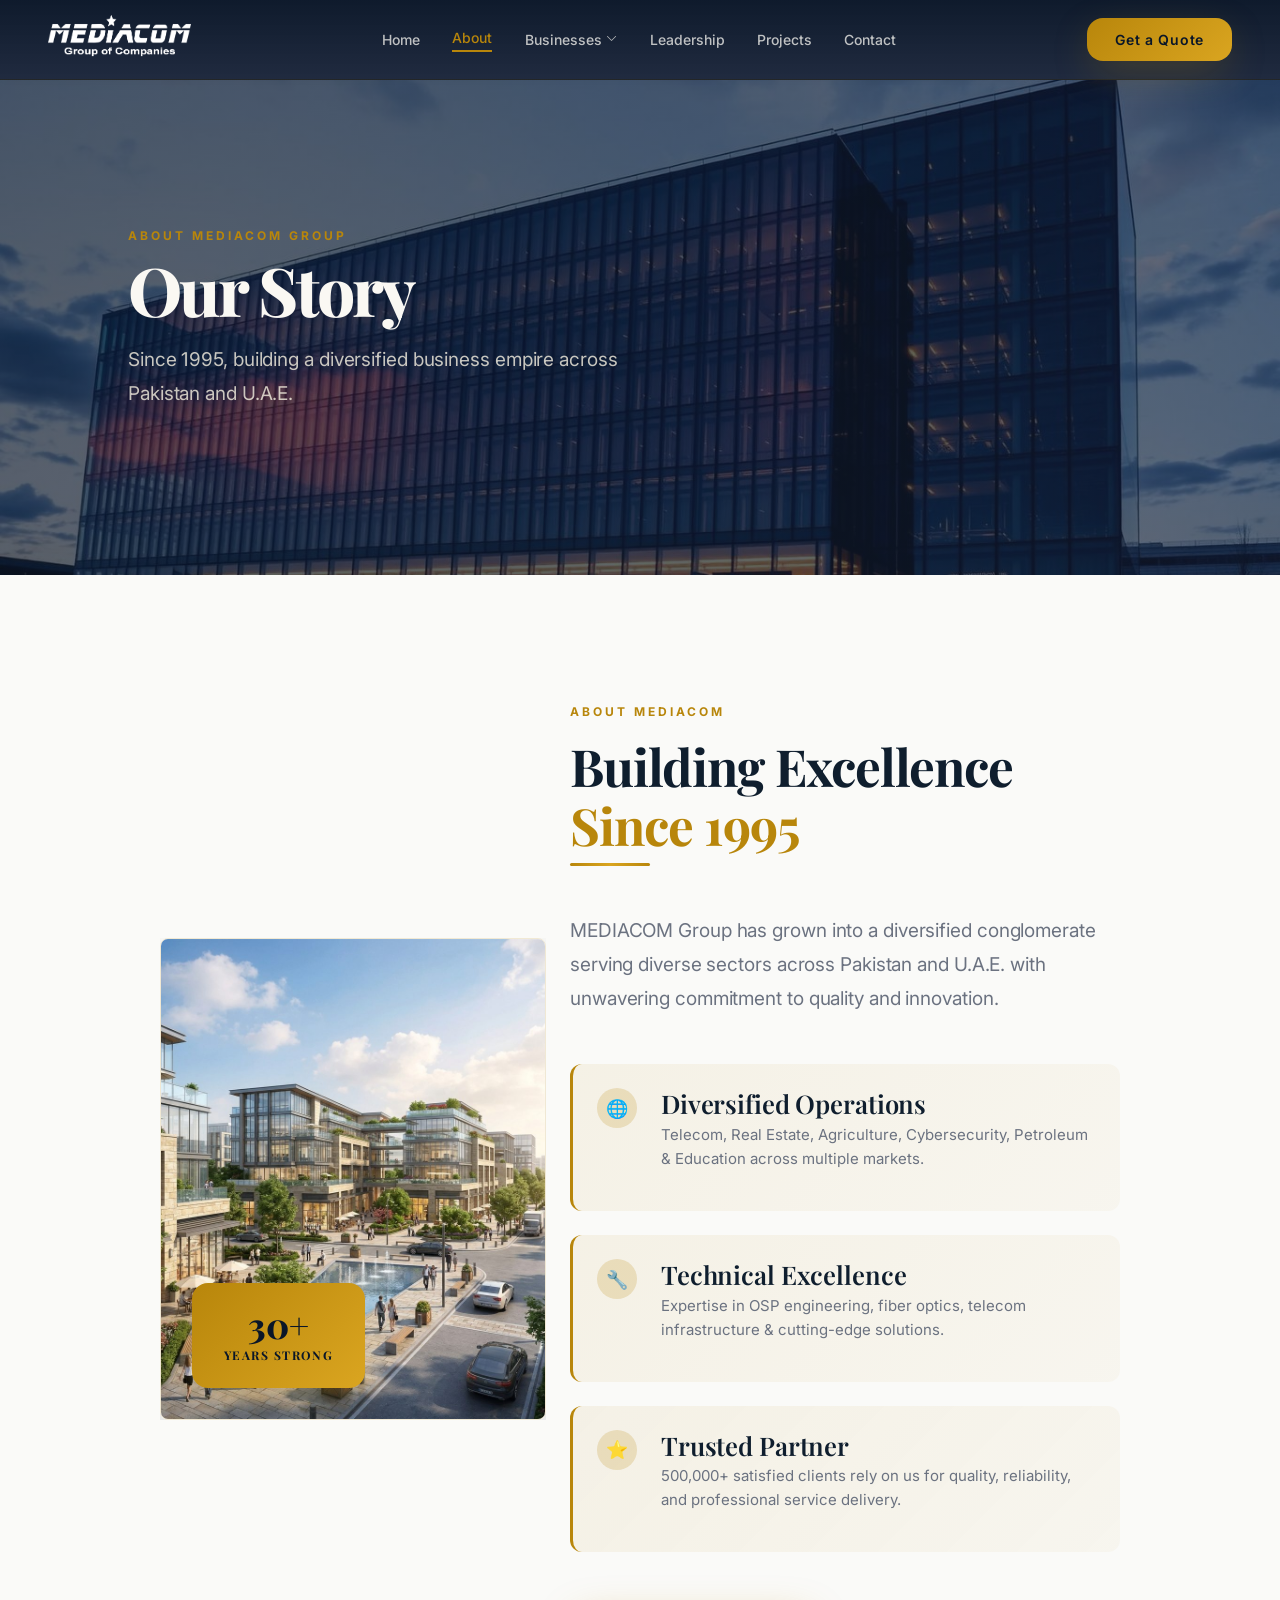
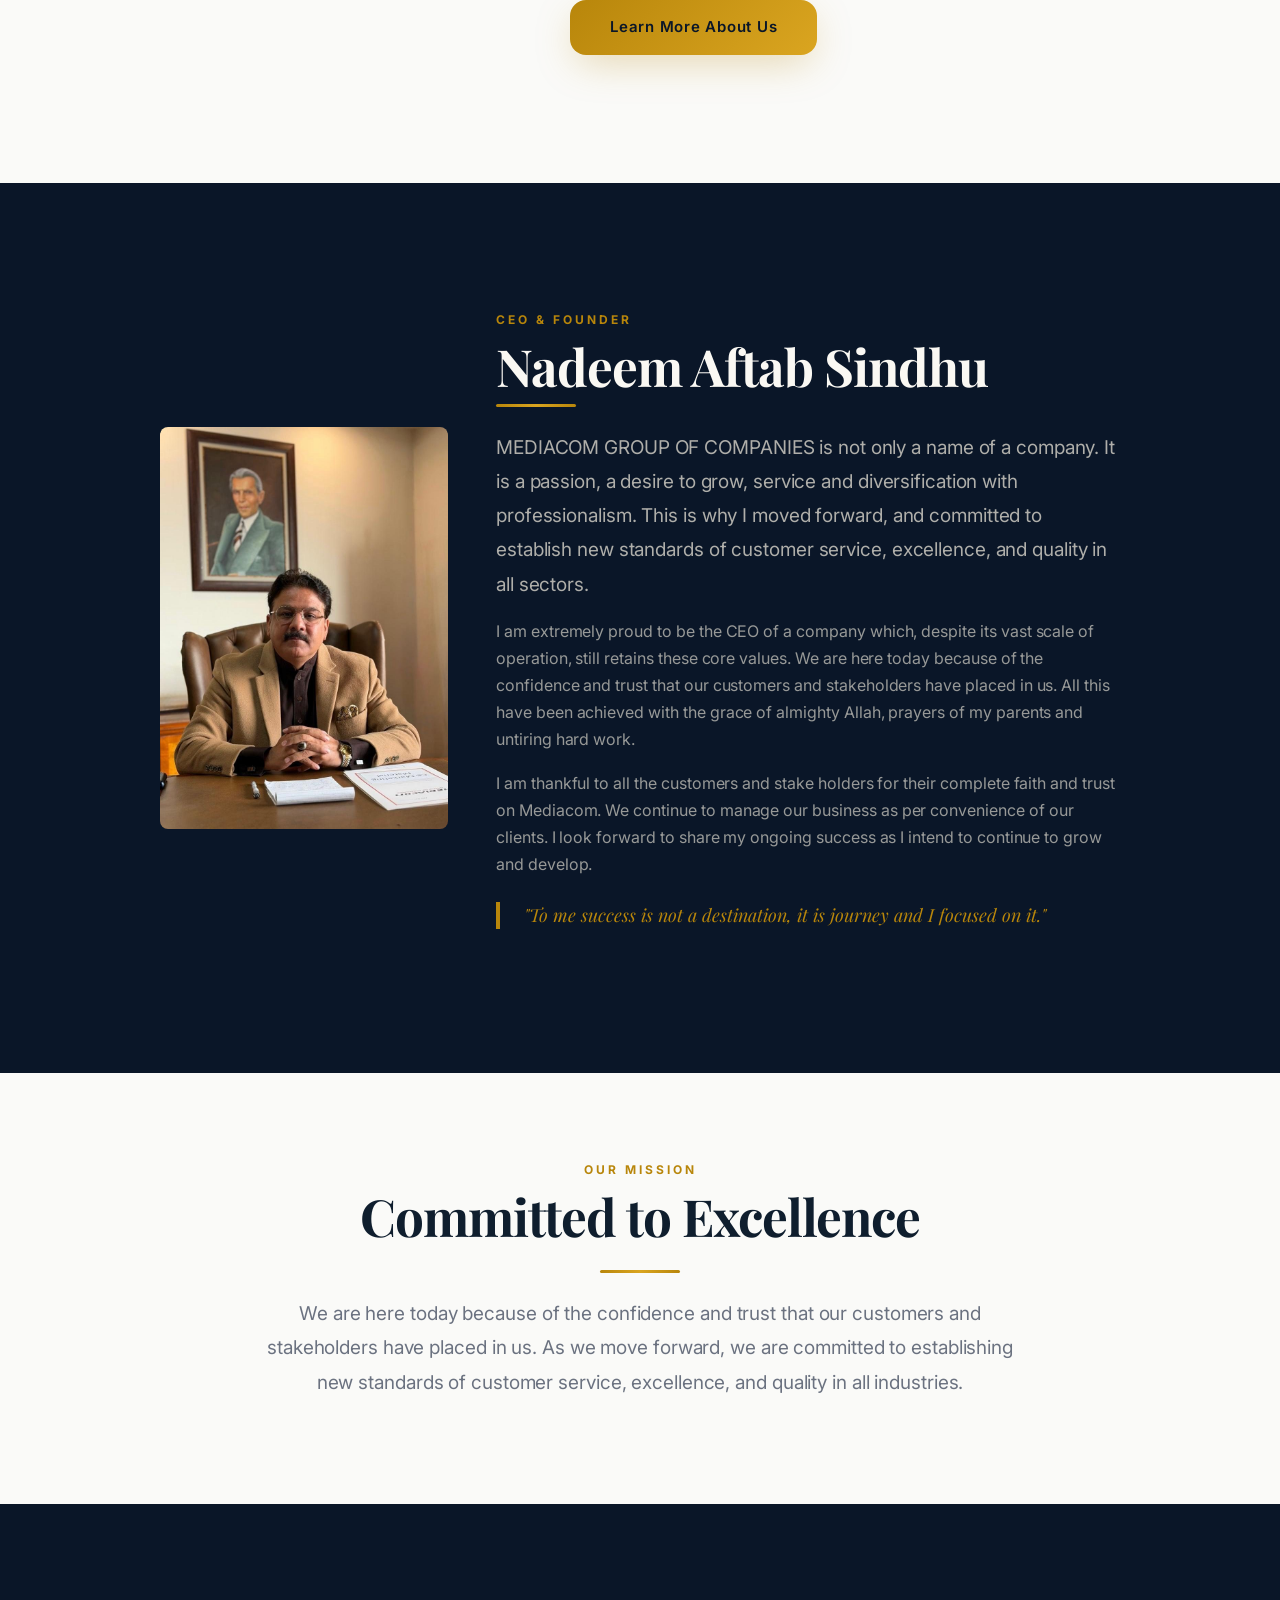
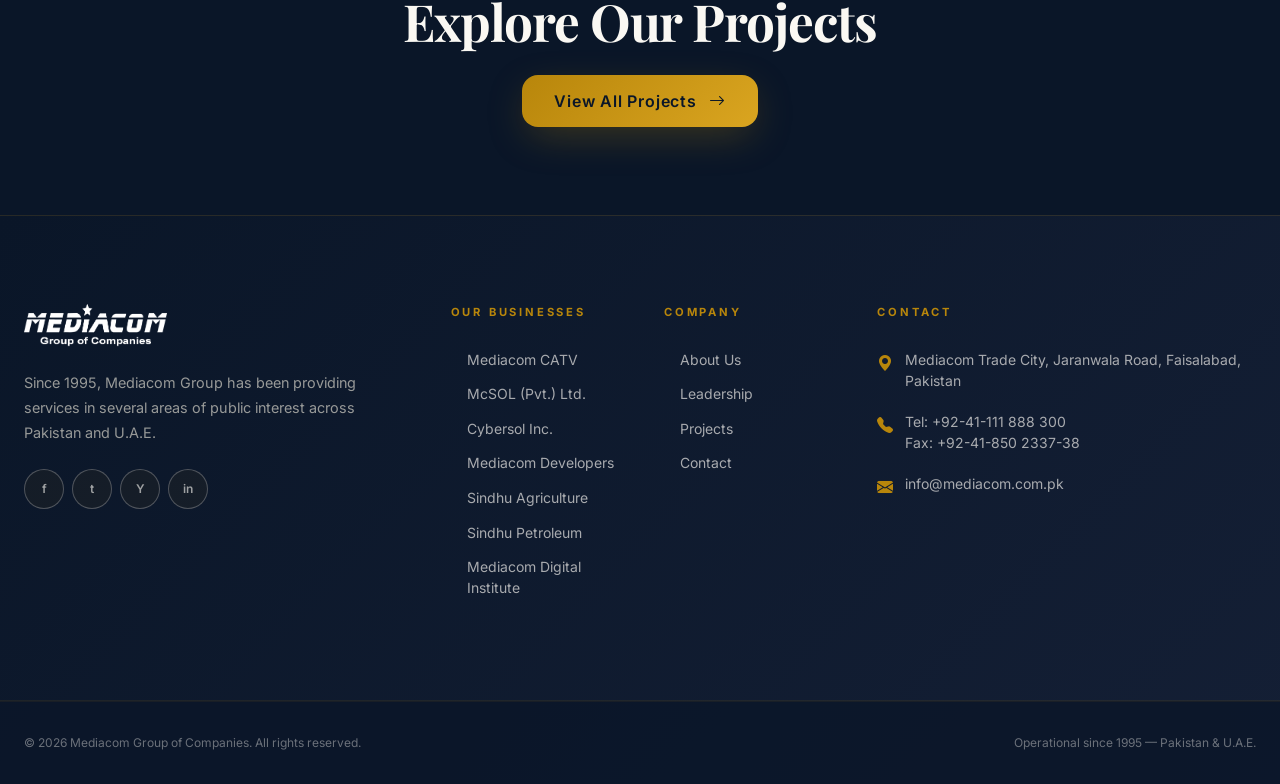
==== about.html @ 38b2c9c6 "new" ====
<!DOCTYPE html>
<html lang="en">
<head>
  <meta charset="UTF-8" />
  <meta name="viewport" content="width=device-width, initial-scale=1.0" />
  <title>About Us – Mediacom Group</title>
  <meta name="description" content="Learn about Mediacom Group of Companies, its story since 1995, and its diversified business ventures across Pakistan and U.A.E." />
  <link rel="preconnect" href="https://fonts.googleapis.com" />
  <link href="https://cdn.jsdelivr.net/npm/bootstrap@5.3.3/dist/css/bootstrap.min.css" rel="stylesheet" />
  <link href="https://cdn.jsdelivr.net/npm/bootstrap-icons@1.11.3/font/bootstrap-icons.css" rel="stylesheet" />
  <link href="css/style.css" rel="stylesheet" />
</head>
<body>

<!-- ═══════════════ NAVBAR ═══════════════ -->
<nav class="navbar navbar-mc navbar-expand-lg">
  <div class="container px-4 px-lg-5 d-flex align-items-center justify-content-between h-100 w-100">
    <a class="d-flex align-items-center gap-2 text-decoration-none" href="index.html">
      <img src="assets/logo.png" alt="Mediacom Group" class="brand-logo" />
    </a>
    <div class="d-none d-lg-flex align-items-center gap-4">
      <a class="nav-link-mc" href="index.html">Home</a>
      <a class="nav-link-mc" href="about.html">About</a>
      <div class="dropdown">
        <button class="nav-link-mc btn btn-link p-0 d-flex align-items-center gap-1 active" data-bs-toggle="dropdown" style="text-decoration:none; box-shadow:none;">
          Businesses <i class="bi bi-chevron-down" style="font-size:0.7rem;"></i>
        </button>
        <div class="dropdown-menu p-4" style="min-width:500px; background:var(--navy-light); border:1px solid rgba(196,157,77,0.12); border-radius:8px;">
          <div class="row g-2">
            <div class="col-6"><a href="telecom.html" class="dropdown-item rounded-2 dropdown-item-mc"><div class="item-name">Mediacom CATV</div><div class="item-desc">Cable TV & Fiber Optics</div></a></div>
            <div class="col-6"><a href="telecom.html" class="dropdown-item rounded-2 dropdown-item-mc"><div class="item-name">McSOL (Pvt.) Ltd.</div><div class="item-desc">FTTH Internet & TV</div></a></div>
            <div class="col-6"><a href="cybersecurity.html" class="dropdown-item rounded-2 dropdown-item-mc"><div class="item-name">Cybersol Inc.</div><div class="item-desc">Cyber Security Solutions</div></a></div>
            <div class="col-6"><a href="real-estate.html" class="dropdown-item rounded-2 dropdown-item-mc"><div class="item-name">Mediacom Developers</div><div class="item-desc">Real Estate & Construction</div></a></div>
            <div class="col-6"><a href="real-estate.html" class="dropdown-item rounded-2 dropdown-item-mc"><div class="item-name">Mediacom Trade City</div><div class="item-desc">Commercial & Retail</div></a></div>
            <div class="col-6"><a href="real-estate.html" class="dropdown-item rounded-2 dropdown-item-mc"><div class="item-name">C8 Central</div><div class="item-desc">Luxury Apartments</div></a></div>
            <div class="col-6"><a href="agriculture.html" class="dropdown-item rounded-2 dropdown-item-mc"><div class="item-name">Sindhu Agriculture Farms</div><div class="item-desc">Agriculture & Dairy</div></a></div>
            <div class="col-6"><a href="petroleum.html" class="dropdown-item rounded-2 dropdown-item-mc"><div class="item-name">Sindhu Petroleum</div><div class="item-desc">Fuel & Energy</div></a></div>
            <div class="col-6"><a href="digital-institute.html" class="dropdown-item rounded-2 dropdown-item-mc"><div class="item-name">Mediacom Digital Institute</div><div class="item-desc">IT Education & Digital Skills</div></a></div>
            </div>
        </div>
      </div>
      <a class="nav-link-mc" href="leadership.html">Leadership</a>
      <a class="nav-link-mc" href="projects.html">Projects</a>
      <a class="nav-link-mc" href="contact.html">Contact</a>
    </div>
    <div class="d-flex align-items-center gap-3">
      <a href="contact.html" class="btn-quote d-none d-lg-block">Get a Quote</a>
      <button class="navbar-toggler d-lg-none" type="button" data-bs-toggle="collapse" data-bs-target="#mobileMenu">
        <span class="navbar-toggler-icon"></span>
      </button>
    </div>
    <div class="collapse d-lg-none w-100" id="mobileMenu" style="position:absolute; top:80px; left:0; right:0; background:var(--navy); border-top:1px solid rgba(196,157,77,0.1); padding:1.5rem;">
            <a class="footer-link d-block mb-3" href="index.html">Home</a>
      <a class="footer-link d-block mb-3" href="about.html">About</a>
      <div class="mb-2 mt-2" style="font-size:0.75rem; font-weight:600; color:var(--gold); text-transform:uppercase; letter-spacing:0.15em;">Businesses</div>
      <a class="footer-link d-block ps-3 mb-2" href="telecom.html">Mediacom CATV</a>
      <a class="footer-link d-block ps-3 mb-2" href="telecom.html">McSOL (Pvt.) Ltd.</a>
      <a class="footer-link d-block ps-3 mb-2" href="cybersecurity.html">Cybersol Inc.</a>
      <a class="footer-link d-block ps-3 mb-2" href="real-estate.html">Mediacom Developers</a>
      <a class="footer-link d-block ps-3 mb-2" href="real-estate.html">Mediacom Trade City</a>
      <a class="footer-link d-block ps-3 mb-2" href="real-estate.html">C8 Central</a>
      <a class="footer-link d-block ps-3 mb-2" href="agriculture.html">Sindhu Agriculture</a>
      <a class="footer-link d-block ps-3 mb-2" href="petroleum.html">Sindhu Petroleum</a>
      <a class="footer-link d-block ps-3 mb-3" href="digital-institute.html">Mediacom Digital Institute</a>
      <a class="footer-link d-block mb-3" href="leadership.html">Leadership</a>
      <a class="footer-link d-block mb-3" href="projects.html">Projects</a>
      <a class="footer-link d-block mb-4" href="contact.html">Contact</a>
      <a href="contact.html" class="btn-gold d-inline-flex">Get a Quote</a>
    </div>
  </div>
</nav>

<!-- ═══════════════ PAGE HERO ═══════════════ -->
<section class="page-hero">
  <img class="hero-bg" src="assets/about-hero.jpg" alt="About Mediacom" />
  <div class="hero-overlay"></div>
  <div class="hero-content section-padding w-100">
    <div class="container-wide">
      <p class="section-label mb-2 animate-fade-up">About Mediacom Group</p>
      <h1 class="heading-xl text-cream mb-3 animate-fade-up delay-1">Our Story</h1>
      <p class="body-lg animate-fade-up delay-2" style="color:rgba(245,240,225,0.8); max-width:32rem;">
        Since 1995, building a diversified business empire across Pakistan and U.A.E.
      </p>
    </div>
  </div>
</section>

<!-- ═══════════════ ABOUT SECTION ═══════════════ -->
<section class="section-padding-lg" style="background:var(--bg);">
  <div class="container-wide">
    <div class="row align-items-center g-6">
      <!-- Image - Left Side (Premium Card) -->
      <div class="col-lg-5 animate-fade-up">
        <div style="position: relative; overflow: hidden;">
          <img
            src="assets/liberty_market.png"
            alt="Mediacom Group Headquarters"
            class="rounded-3 w-100 object-cover"
            loading="lazy"
            style="aspect-ratio: 4/5; box-shadow: 0 20px 60px -10px rgba(10, 22, 40, 0.25); border: 1px solid rgba(184, 134, 11, 0.15); transition: all 0.5s cubic-bezier(0.34, 1.56, 0.64, 1);"
          />
          <!-- Premium Corner Badge -->
          <div style="position: absolute; bottom: 2rem; left: 2rem; background: linear-gradient(135deg, #B8860B 0%, #DAA520 100%); color: var(--navy); padding: 1.5rem 2rem; border-radius: 1rem; box-shadow: var(--shadow-gold); font-family: var(--font-display); text-align: center;">
            <div style="font-size: 2.2rem; font-weight: 800; line-height: 1;">30+</div>
            <div style="font-size: 0.75rem; font-weight: 700; letter-spacing: 0.12em; text-transform: uppercase; margin-top: 0.25rem;">Years Strong</div>
          </div>
        </div>
      </div>

      <!-- Content - Right Side (Premium Cards) -->
      <div class="col-lg-7 animate-fade-up delay-1">
        <p class="section-label mb-3">About Mediacom</p>
        <h2 class="heading-lg mb-2">Building Excellence<br><span class="text-gold">Since 1995</span></h2>
        <div class="gold-divider-left mb-5"></div>

        <p class="body-lg mb-5" style="color: var(--slate); max-width: 100%;">
          MEDIACOM Group has grown into a diversified conglomerate serving diverse sectors across Pakistan and U.A.E. with unwavering commitment to quality and innovation.
        </p>

        <!-- Key Points as Cards -->
        <div style="display: grid; gap: 1.5rem; margin-bottom: 2rem;">
          <!-- Point 1 -->
          <div style="display: flex; gap: 1.5rem; padding: 1.5rem; background: linear-gradient(135deg, rgba(184,134,11,0.08) 0%, rgba(184,134,11,0.04) 100%); border-left: 3px solid var(--gold); border-radius: 0.75rem; transition: all 0.3s ease;">
            <div style="flex-shrink: 0;">
              <div style="width: 2.5rem; height: 2.5rem; border-radius: 50%; background: rgba(184, 134, 11, 0.2); display: flex; align-items: center; justify-content: center; color: var(--gold); font-weight: 700; font-size: 1.125rem;">🌐</div>
            </div>
            <div>
              <h3 class="heading-sm mb-1">Diversified Operations</h3>
              <p style="font-size: 0.9375rem; color: var(--slate); line-height: 1.6;">Telecom, Real Estate, Agriculture, Cybersecurity, Petroleum & Education across multiple markets.</p>
            </div>
          </div>

          <!-- Point 2 -->
          <div style="display: flex; gap: 1.5rem; padding: 1.5rem; background: linear-gradient(135deg, rgba(184,134,11,0.08) 0%, rgba(184,134,11,0.04) 100%); border-left: 3px solid var(--gold); border-radius: 0.75rem; transition: all 0.3s ease;">
            <div style="flex-shrink: 0;">
              <div style="width: 2.5rem; height: 2.5rem; border-radius: 50%; background: rgba(184, 134, 11, 0.2); display: flex; align-items: center; justify-content: center; color: var(--gold); font-weight: 700; font-size: 1.125rem;">🔧</div>
            </div>
            <div>
              <h3 class="heading-sm mb-1">Technical Excellence</h3>
              <p style="font-size: 0.9375rem; color: var(--slate); line-height: 1.6;">Expertise in OSP engineering, fiber optics, telecom infrastructure & cutting-edge solutions.</p>
            </div>
          </div>

          <!-- Point 3 -->
          <div style="display: flex; gap: 1.5rem; padding: 1.5rem; background: linear-gradient(135deg, rgba(184,134,11,0.08) 0%, rgba(184,134,11,0.04) 100%); border-left: 3px solid var(--gold); border-radius: 0.75rem; transition: all 0.3s ease;">
            <div style="flex-shrink: 0;">
              <div style="width: 2.5rem; height: 2.5rem; border-radius: 50%; background: rgba(184, 134, 11, 0.2); display: flex; align-items: center; justify-content: center; color: var(--gold); font-weight: 700; font-size: 1.125rem;">⭐</div>
            </div>
            <div>
              <h3 class="heading-sm mb-1">Trusted Partner</h3>
              <p style="font-size: 0.9375rem; color: var(--slate); line-height: 1.6;">500,000+ satisfied clients rely on us for quality, reliability, and professional service delivery.</p>
            </div>
          </div>
        </div>

        <a href="contact.html" class="btn-gold" style="margin-top: 1rem;">Learn More About Us</a>
      </div>
    </div>
  </div>
</section>

<!-- ═══════════════ CEO MESSAGE ═══════════════ -->
<section class="section-padding-lg bg-navy">
  <div class="container-wide">
    <div class="row align-items-center g-5">
      <div class="col-lg-4 animate-fade-up">
        <img
          src="assets/CEO.jpeg"
          alt="Nadeem Aftab Sindhu – CEO & Founder"
          class="rounded-3 w-100 object-cover"
          loading="lazy"
          style="max-height:480px;"
        />
      </div>
      <div class="col-lg-8 animate-fade-up delay-2">
        <p class="section-label mb-2">CEO &amp; Founder</p>
        <h2 class="heading-lg text-cream mb-2">Nadeem Aftab Sindhu</h2>
        <div class="gold-divider-left mb-4"></div>
        <p class="body-lg mb-3" style="color:rgba(245,240,225,0.7);">
          MEDIACOM GROUP OF COMPANIES is not only a name of a company. It is a passion, a desire to grow, service and diversification with professionalism. This is why I moved forward, and committed to establish new standards of customer service, excellence, and quality in all sectors.
        </p>
        <p class="body-md mb-3" style="color:rgba(245,240,225,0.6);">
          I am extremely proud to be the CEO of a company which, despite its vast scale of operation, still retains these core values. We are here today because of the confidence and trust that our customers and stakeholders have placed in us. All this have been achieved with the grace of almighty Allah, prayers of my parents and untiring hard work.
        </p>
        <p class="body-md mb-4" style="color:rgba(245,240,225,0.6);">
          I am thankful to all the customers and stake holders for their complete faith and trust on Mediacom. We continue to manage our business as per convenience of our clients. I look forward to share my ongoing success as I intend to continue to grow and develop.
        </p>
        <div class="ceo-quote">
          <p>"To me success is not a destination, it is journey and I focused on it."</p>
        </div>
      </div>
    </div>
  </div>
</section>

<!-- ═══════════════ MISSION ═══════════════ -->
<section class="section-padding" style="background:var(--bg);">
  <div class="container-narrow text-center">
    <p class="section-label mb-2">Our Mission</p>
    <h2 class="heading-lg mb-4">Committed to Excellence</h2>
    <div class="gold-divider mb-4"></div>
    <p class="body-lg mx-auto" style="max-width:48rem;">
      We are here today because of the confidence and trust that our customers and stakeholders have placed in us. As we move forward, we are committed to establishing new standards of customer service, excellence, and quality in all industries.
    </p>
  </div>
</section>

<!-- ═══════════════ STATS ═══════════════ -->


<!-- ═══════════════ CTA ═══════════════ -->
<section class="section-padding bg-navy">
  <div class="container-narrow text-center">
    <h2 class="heading-lg text-cream mb-4">Explore Our Projects</h2>
    <a href="projects.html" class="btn-gold" style="font-size:1rem; padding:0.875rem 2rem;">
      View All Projects <i class="bi bi-arrow-right ms-1"></i>
    </a>
  </div>
</section>

<!-- ═══════════════ FOOTER ═══════════════ -->
<footer class="site-footer">
  <div class="footer-top section-padding">
    <div class="container-wide">
      <div class="row g-5">
        <div class="col-lg-4">
          <img src="assets/logo.png" alt="Mediacom Group" class="brand-logo mb-3" style="filter: brightness(0) invert(1);" />
          <p style="font-size:0.9rem; color:rgba(245,240,225,0.6); line-height:1.75; margin-bottom:1.5rem;">Since 1995, Mediacom Group has been providing services in several areas of public interest across Pakistan and U.A.E.</p>
          <div class="d-flex gap-2">
            <a href="#" class="footer-social-btn">f</a>
            <a href="#" class="footer-social-btn">t</a>
            <a href="#" class="footer-social-btn">Y</a>
            <a href="#" class="footer-social-btn">in</a>
          </div>
        </div>
        <div class="col-sm-6 col-lg-2">
          <div class="footer-heading">Our Businesses</div>
          <a href="telecom.html" class="footer-link">Mediacom CATV</a>
          <a href="telecom.html" class="footer-link">McSOL (Pvt.) Ltd.</a>
          <a href="cybersecurity.html" class="footer-link">Cybersol Inc.</a>
          <a href="real-estate.html" class="footer-link">Mediacom Developers</a>
          <a href="agriculture.html" class="footer-link">Sindhu Agriculture</a>
          <a href="petroleum.html" class="footer-link">Sindhu Petroleum</a>
          <a href="digital-institute.html" class="footer-link">Mediacom Digital Institute</a>
        </div>
        <div class="col-sm-6 col-lg-2">
          <div class="footer-heading">Company</div>
          <a href="about.html" class="footer-link">About Us</a>
          <a href="leadership.html" class="footer-link">Leadership</a>
          <a href="projects.html" class="footer-link">Projects</a>
          <a href="contact.html" class="footer-link">Contact</a>
        </div>
        <div class="col-lg-4">
          <div class="footer-heading">Contact</div>
          <div class="footer-contact-item"><i class="bi bi-geo-alt-fill footer-contact-icon"></i><span class="footer-contact-text">Mediacom Trade City, Jaranwala Road, Faisalabad, Pakistan</span></div>
          <div class="footer-contact-item"><i class="bi bi-telephone-fill footer-contact-icon"></i><div><div class="footer-contact-text">Tel: +92-41-111 888 300</div><div class="footer-contact-text">Fax: +92-41-850 2337-38</div></div></div>
          <div class="footer-contact-item"><i class="bi bi-envelope-fill footer-contact-icon"></i><span class="footer-contact-text">info@mediacom.com.pk</span></div>
        </div>
      </div>
    </div>
  </div>
  <div class="footer-bottom">
    <div class="container-wide d-flex flex-column flex-md-row align-items-center justify-content-between gap-3">
      <p class="footer-copy mb-0">&copy; <span id="yr"></span> Mediacom Group of Companies. All rights reserved.</p>
      <p class="footer-copy mb-0">Operational since 1995 — Pakistan &amp; U.A.E.</p>
    </div>
  </div>
</footer>

<button id="back-to-top" aria-label="Back to top"><i class="bi bi-chevron-up"></i></button>
<script src="https://cdn.jsdelivr.net/npm/bootstrap@5.3.3/dist/js/bootstrap.bundle.min.js"></script>
<script src="js/main.js"></script>
<script>document.getElementById('yr').textContent = new Date().getFullYear();</script>
</body>
</html>
---- css/style.css ----
/* ============================================================
   MEDIACOM GROUP — Custom Styles
   ============================================================ */

@import url('https://fonts.googleapis.com/css2?family=Playfair+Display:ital,wght@0,400;0,500;0,600;0,700;0,800;1,400;1,500&family=Inter:wght@300;400;500;600;700&display=swap');

/* ── CSS Variables ── */
:root {
  /* Premium Color Palette */
  --navy:        #0A1628;
  --navy-light:  #141F35;
  --navy-medium: #1A2942;
  --charcoal:    #0F1E2E;
  --gold:        #B8860B;
  --gold-light:  #DAA520;
  --gold-dark:   #8B6914;
  --copper:      #B87333;
  --sage:        #7A8F6B;
  --steel:       #4A7BA7;
  
  --cream:       #FAF8F3;
  --ivory:       #F5F1E8;
  --slate:       #6B7280;
  --slate-light: #9CA3AF;
  --bg:          #FAFAF8;
  --fg:          #0F1E2E;
  --border:      #E5DFD7;
  --card-bg:     #FFFFFF;
  --muted:       #F3EFE8;

  --font-display: 'Playfair Display', Georgia, serif;
  --font-body:    'Inter', system-ui, sans-serif;

  /* Premium Shadow System */
  --shadow-sm:       0 2px 8px -2px rgba(10, 22, 40, 0.04);
  --shadow-card:     0 8px 32px -6px rgba(10, 22, 40, 0.12);
  --shadow-elevated: 0 16px 48px -8px rgba(10, 22, 40, 0.18);
  --shadow-premium:  0 20px 60px -10px rgba(10, 22, 40, 0.25);
  --shadow-gold:     0 12px 40px -8px rgba(184, 134, 11, 0.35);

  --radius: 0.625rem;
  --radius-lg: 1rem;
  --transition: 0.3s cubic-bezier(0.34, 1.56, 0.64, 1);
  --transition-smooth: 0.3s ease;
}

/* ── Reset & Base ── */
*, *::before, *::after { box-sizing: border-box; margin: 0; padding: 0; }

html { scroll-behavior: smooth; }

body {
  font-family: var(--font-body);
  background: var(--bg);
  color: var(--fg);
  -webkit-font-smoothing: antialiased;
  overflow-x: hidden;
}

h1, h2, h3, h4, h5, h6 { font-family: var(--font-display); }

a { text-decoration: none; color: inherit; }

img { max-width: 100%; display: block; }

/* ── Typography Utilities ── */
.heading-xl  { font-size: clamp(2.4rem, 7vw, 4.2rem);   font-weight: 800; line-height: 1.1; letter-spacing: -0.04em; font-family: var(--font-display); }
.heading-lg  { font-size: clamp(1.9rem, 4.5vw, 3.2rem);   font-weight: 700; line-height: 1.15; letter-spacing: -0.02em; font-family: var(--font-display); }
.heading-md  { font-size: clamp(1.5rem, 3.2vw, 2.4rem); font-weight: 700; line-height: 1.25; letter-spacing: -0.01em; font-family: var(--font-display); }
.heading-sm  { font-size: clamp(1.15rem, 2.2vw, 1.6rem); font-weight: 600; letter-spacing: -0.005em; font-family: var(--font-display); }

.body-lg { font-size: 1.1875rem; line-height: 1.8; color: var(--slate); letter-spacing: -0.005em; }
.body-md { font-size: 1rem;     line-height: 1.7; color: var(--slate); letter-spacing: -0.003em; }

.section-label {
  font-size: 0.75rem;
  font-weight: 700;
  letter-spacing: 0.25em;
  text-transform: uppercase;
  color: var(--gold);
  font-family: var(--font-body);
}

.text-gold   { color: var(--gold) !important; }
.text-cream  { color: var(--cream) !important; }
.text-navy   { color: var(--navy) !important; }
.text-muted  { color: var(--slate) !important; }

/* ── Layout ── */
.section-padding    { padding: 5.5rem 1.5rem; }
.section-padding-lg { padding: 8rem 1.5rem; }

@media (min-width: 768px)  { .section-padding { padding: 5.5rem 3rem; } .section-padding-lg { padding: 8rem 3rem; } }
@media (min-width: 1024px) { .section-padding { padding: 5.5rem 5rem; } .section-padding-lg { padding: 8rem 5rem; } }
@media (min-width: 1280px) { .section-padding { padding: 5.5rem 8rem; } .section-padding-lg { padding: 8rem 10rem; } }

.container-wide   { max-width: 1280px; margin: 0 auto; }
.container-narrow { max-width: 960px;  margin: 0 auto; }

/* ── Color Backgrounds ── */
.bg-navy        { background-color: var(--navy); }
.bg-navy-light  { background-color: var(--navy-light); }
.bg-charcoal    { background-color: var(--charcoal); }
.bg-cream       { background-color: var(--cream); }
.bg-muted-bg    { background-color: var(--muted); }

/* ── Cards ── */
.glass-card {
  background: var(--card-bg);
  border: 1px solid var(--border);
  border-radius: var(--radius-lg);
  box-shadow: var(--shadow-card);
  transition: all var(--transition);
  overflow: hidden;
  position: relative;
}
.glass-card::before {
  content: '';
  position: absolute;
  inset: 0;
  background: linear-gradient(135deg, rgba(184, 134, 11, 0) 0%, rgba(184, 134, 11, 0.02) 100%);
  opacity: 0;
  transition: opacity var(--transition);
  pointer-events: none;
}
.glass-card:hover {
  box-shadow: var(--shadow-elevated);
  border-color: rgba(184, 134, 11, 0.2);
}
.glass-card:hover::before { opacity: 1; }

.glass-card-dark {
  background: linear-gradient(135deg, rgba(20, 31, 53, 0.8) 0%, rgba(26, 41, 66, 0.8) 100%);
  backdrop-filter: blur(12px);
  border: 1px solid rgba(184, 134, 11, 0.1);
  border-radius: var(--radius-lg);
  transition: all var(--transition);
}
.glass-card-dark:hover {
  border-color: rgba(184, 134, 11, 0.25);
  background: linear-gradient(135deg, rgba(20, 31, 53, 0.9) 0%, rgba(26, 41, 66, 0.9) 100%);
}

/* ── Dividers ── */
.gold-divider {
  width: 5rem;
  height: 3px;
  background: linear-gradient(90deg, var(--gold) 0%, var(--gold-light) 50%, var(--gold) 100%);
  margin: 0 auto;
  border-radius: 1.5px;
}

.gold-divider-left {
  width: 5rem;
  height: 3px;
  background: linear-gradient(90deg, var(--gold) 0%, var(--gold-light) 50%, var(--gold) 100%);
  border-radius: 1.5px;
}

/* ── Buttons ── */
.btn-gold {
  display: inline-flex;
  align-items: center;
  gap: 0.5rem;
  padding: 1rem 2.5rem;
  background: linear-gradient(135deg, var(--gold) 0%, var(--gold-light) 100%);
  color: var(--navy);
  font-family: var(--font-body);
  font-size: 0.9375rem;
  font-weight: 600;
  letter-spacing: 0.05em;
  border-radius: var(--radius-lg);
  border: none;
  cursor: pointer;
  transition: transform var(--transition), box-shadow var(--transition), background var(--transition-smooth);
  box-shadow: var(--shadow-gold);
}
.btn-gold:hover { 
  transform: translateY(-2px);
  box-shadow: var(--shadow-premium);
  background: linear-gradient(135deg, var(--gold-light) 0%, var(--gold) 100%);
}
.btn-gold:active { transform: translateY(0); }

.btn-outline-cream {
  display: inline-flex;
  align-items: center;
  gap: 0.5rem;
  padding: 1rem 2.5rem;
  background: transparent;
  color: var(--cream);
  font-family: var(--font-body);
  font-size: 0.9375rem;
  font-weight: 600;
  letter-spacing: 0.05em;
  border-radius: var(--radius-lg);
  border: 1.5px solid rgba(250, 248, 243, 0.3);
  cursor: pointer;
  transition: border-color var(--transition), color var(--transition), background var(--transition);
}
.btn-outline-cream:hover { 
  border-color: var(--gold);
  color: var(--gold);
  background: rgba(184, 134, 11, 0.08);
}

/* ── NAVBAR ── */
.navbar-mc {
  position: fixed;
  top: 0;
  left: 0;
  right: 0;
  z-index: 1000;
  background: linear-gradient(180deg, rgba(10, 22, 40, 0.98) 0%, rgba(20, 31, 53, 0.95) 100%);
  backdrop-filter: blur(16px);
  border-bottom: 1px solid rgba(184, 134, 11, 0.12);
  height: 80px;
  transition: background 0.4s cubic-bezier(0.34, 1.56, 0.64, 1), backdrop-filter 0.4s ease, border-color 0.4s ease, box-shadow 0.4s ease;
  box-shadow: var(--shadow-sm);
}

/* Home Navbar Transparent Initial State */
.navbar-transparent {
  background: linear-gradient(180deg, rgba(10, 22, 40, 0.72) 0%, rgba(20, 31, 53, 0.46) 100%);
  backdrop-filter: blur(14px);
  border-bottom: 1px solid rgba(250, 248, 243, 0.08);
  box-shadow: 0 12px 36px -24px rgba(0, 0, 0, 0.65);
}

/* Home Navbar Scrolled State */
.navbar-transparent.scrolled {
  background: linear-gradient(180deg, rgba(10, 22, 40, 0.98) 0%, rgba(20, 31, 53, 0.95) 100%);
  backdrop-filter: blur(16px);
  border-bottom: 1px solid rgba(184, 134, 11, 0.15);
  box-shadow: var(--shadow-card);
}

.navbar-mc .container { max-width: 1280px; height: 100%; }

.brand-logo {
  height: 50px;
  width: auto;
  object-fit: contain;
  transition: transform var(--transition);
  filter: brightness(0) invert(1);
}
.brand-logo:hover {
  transform: scale(1.05);
}

.nav-link-mc {
  font-family: var(--font-body);
  font-size: 0.875rem;
  font-weight: 500;
  color: rgba(250, 248, 243, 0.75) !important;
  transition: color var(--transition);
  padding: 0.5rem 0.25rem !important;
  position: relative;
}
.nav-link-mc:hover,
.nav-link-mc.active { color: var(--gold) !important; }

.navbar-mc .dropdown-menu {
  background: linear-gradient(135deg, #141F35 0%, #1A2942 100%);
  border: 1px solid rgba(184, 134, 11, 0.15);
  border-radius: var(--radius-lg);
  box-shadow: var(--shadow-elevated);
  min-width: 500px;
  padding: 1.75rem;
  margin-top: 1rem;
  backdrop-filter: blur(12px);
}

.dropdown-item-mc {
  padding: 0.75rem 1rem;
  border-radius: var(--radius);
  transition: all var(--transition);
  position: relative;
  overflow: hidden;
}
.dropdown-item-mc::before {
  content: '';
  position: absolute;
  inset: 0;
  background: linear-gradient(135deg, rgba(184, 134, 11, 0.1) 0%, rgba(184, 134, 11, 0.05) 100%);
  opacity: 0;
  transition: opacity var(--transition);
}
.dropdown-item-mc:hover::before { opacity: 1; }
.dropdown-item-mc:hover { background: rgba(184, 134, 11, 0.1); }
.dropdown-item-mc .item-name  { font-size: 0.875rem; font-weight: 600; color: var(--cream); transition: color var(--transition); position: relative; z-index: 1; }
.dropdown-item-mc:hover .item-name { color: var(--gold); }
.dropdown-item-mc .item-desc  { font-size: 0.75rem; color: rgba(250, 248, 243, 0.5); position: relative; z-index: 1; }

.btn-quote {
  padding: 0.7rem 1.75rem;
  background: linear-gradient(135deg, var(--gold) 0%, var(--gold-light) 100%);
  color: var(--navy);
  font-weight: 600;
  font-size: 0.875rem;
  letter-spacing: 0.05em;
  border-radius: var(--radius-lg);
  border: none;
  transition: transform var(--transition), box-shadow var(--transition);
  white-space: nowrap;
  box-shadow: var(--shadow-gold);
}
.btn-quote:hover { 
  transform: translateY(-2px);
  box-shadow: var(--shadow-premium);
}

.navbar-toggler { border: none; }
.navbar-toggler-icon { filter: brightness(0) invert(1); }

/* ── PAGE HERO ── */
.page-hero {
  position: relative;
  height: 55vh;
  min-height: 400px;
  display: flex;
  align-items: center;
  margin-top: 80px;
  overflow: hidden;
}

.page-hero img.hero-bg {
  position: absolute;
  inset: 0;
  width: 100%;
  height: 100%;
  object-fit: cover;
}

.page-hero .hero-overlay {
  position: absolute;
  inset: 0;
  background: linear-gradient(135deg, rgba(10, 22, 40, 0.7) 0%, rgba(20, 31, 53, 0.65) 100%);
}

.page-hero .hero-content { position: relative; z-index: 2; }

/* Main hero */
.main-hero {
  position: relative;
  min-height: 100vh;
  display: flex;
  align-items: center;
  margin-top: 0;
  padding-top: 80px;
  overflow: hidden;
}

.main-hero img.hero-bg {
  position: absolute;
  inset: 0;
  width: 100%;
  height: 100%;
  object-fit: cover;
}

.main-hero img.home-projects-hero-img {
  object-position: 58% center;
}

.main-hero .hero-overlay {
  position: absolute;
  inset: 0;
  background:
    linear-gradient(90deg, rgba(10, 22, 40, 0.94) 0%, rgba(10, 22, 40, 0.82) 34%, rgba(10, 22, 40, 0.42) 68%, rgba(10, 22, 40, 0.68) 100%),
    linear-gradient(180deg, rgba(10, 22, 40, 0.28) 0%, rgba(10, 22, 40, 0.88) 100%);
}

.main-hero .hero-content { position: relative; z-index: 2; }

.main-hero .heading-xl,
.main-hero .body-lg {
  text-shadow: 0 2px 20px rgba(0, 0, 0, 0.32);
}

.main-hero .heading-xl .text-gold,
.main-hero .section-label {
  color: var(--gold-light) !important;
}

/* ── Stats Bar ── */
.stats-bar { 
  background: linear-gradient(135deg, #0A1628 0%, #141F35 100%);
  border-top: 1px solid rgba(184, 134, 11, 0.1);
  border-bottom: 1px solid rgba(184, 134, 11, 0.1);
}
.stat-item {
  padding: 3rem 1rem;
  text-align: center;
  border-right: 1px solid rgba(184, 134, 11, 0.08);
  transition: background var(--transition), transform var(--transition);
  position: relative;
}
.stat-item:last-child { border-right: none; }
.stat-item:hover {
  background: rgba(184, 134, 11, 0.05);
  transform: translateY(-2px);
}
.stat-icon { 
  color: var(--gold);
  width: 2rem;
  height: 2rem;
  margin: 0 auto 1rem;
  transition: transform var(--transition);
}
.stat-item:hover .stat-icon {
  transform: scale(1.15) rotate(-10deg);
}
.stat-value { 
  font-family: var(--font-display);
  font-size: 2.2rem;
  font-weight: 800;
  color: var(--cream);
  margin-bottom: 0.5rem;
  letter-spacing: -0.02em;
}
.stat-label { 
  font-size: 0.7rem;
  color: rgba(250, 248, 243, 0.6);
  letter-spacing: 0.2em;
  text-transform: uppercase;
  font-weight: 600;
}

/* ── Vertical Cards ── */
.vertical-card {
  padding: 2.5rem 2rem;
  height: 100%;
  transition: all var(--transition);
  position: relative;
  overflow: hidden;
}
.vertical-card::before {
  content: '';
  position: absolute;
  top: 0;
  left: 0;
  right: 0;
  height: 3px;
  background: linear-gradient(90deg, var(--gold) 0%, var(--gold-light) 100%);
  opacity: 0;
  transition: opacity var(--transition);
}
.vertical-card:hover::before { opacity: 1; }
.vertical-card:hover { 
  box-shadow: var(--shadow-elevated);
  transform: translateY(-6px);
  border-color: rgba(184, 134, 11, 0.25);
}
.vertical-card .card-icon { 
  color: var(--gold);
  margin-bottom: 1.5rem;
  transition: transform var(--transition);
  font-size: 2.5rem !important;
}
.vertical-card:hover .card-icon {
  transform: scale(1.1) rotate(5deg);
}
.vertical-card h3 { 
  transition: color var(--transition);
  margin-bottom: 1.25rem;
}
.vertical-card:hover h3 { color: var(--gold); }

/* ── Testimonial Cards ── */
.testimonial-card { 
  padding: 2.5rem;
  position: relative;
  overflow: hidden;
}
.testimonial-card::before {
  content: '"';
  position: absolute;
  top: 1rem;
  right: 1.5rem;
  font-size: 4rem;
  color: rgba(184, 134, 11, 0.1);
  font-family: var(--font-display);
}
.testimonial-card .star-filled {
  transition: transform var(--transition);
}
.testimonial-card:hover .star-filled {
  transform: scale(1.15) rotate(10deg);
}

/* ── Footer ── */
.site-footer { 
  background: linear-gradient(135deg, #0A1628 0%, #141F35 100%);
  color: var(--cream);
  border-top: 1px solid rgba(184, 134, 11, 0.15);
}
.footer-top  { 
  padding: 5.5rem 1.5rem;
  border-bottom: 1px solid rgba(184, 134, 11, 0.1);
}
.footer-bottom { 
  padding: 2rem 1.5rem;
  background: rgba(10, 22, 40, 0.8);
  border-top: 1px solid rgba(184, 134, 11, 0.08);
}
.footer-brand { font-family: var(--font-display); font-size: 1.5rem; font-weight: 700; letter-spacing: 0.05em; }
.footer-brand span { color: var(--gold); }
.footer-social-btn {
  width: 2.5rem; 
  height: 2.5rem;
  border-radius: 50%;
  border: 1.5px solid rgba(250, 248, 243, 0.25);
  display: flex; 
  align-items: center; 
  justify-content: center;
  color: rgba(250, 248, 243, 0.6);
  font-size: 0.75rem;
  font-weight: 600;
  transition: all var(--transition);
  background: rgba(184, 134, 11, 0.05);
}
.footer-social-btn:hover { 
  border-color: var(--gold);
  color: var(--gold);
  background: rgba(184, 134, 11, 0.15);
  transform: translateY(-3px);
  box-shadow: var(--shadow-gold);
}
.footer-heading { 
  font-size: 0.7rem;
  font-weight: 700;
  text-transform: uppercase;
  letter-spacing: 0.25em;
  color: var(--gold);
  margin-bottom: 1.75rem;
  font-family: var(--font-body);
}
.footer-link { 
  font-size: 0.875rem;
  color: rgba(250, 248, 243, 0.65);
  transition: all var(--transition);
  display: block;
  margin-bottom: 0.85rem;
  position: relative;
  padding-left: 1rem;
}
.footer-link::before {
  content: '';
  position: absolute;
  left: 0;
  top: 50%;
  width: 0;
  height: 1px;
  background: var(--gold);
  transition: width var(--transition);
}
.footer-link:hover { 
  color: var(--gold);
  padding-left: 1.25rem;
}
.footer-link:hover::before { width: 0.5rem; }
.footer-contact-item { display: flex; gap: 0.75rem; margin-bottom: 1.25rem; }
.footer-contact-icon { 
  color: var(--gold);
  flex-shrink: 0;
  margin-top: 2px;
  transition: transform var(--transition);
}
.footer-contact-item:hover .footer-contact-icon {
  transform: scale(1.2);
}
.footer-contact-text { font-size: 0.875rem; color: rgba(250, 248, 243, 0.65); }
.footer-copy { font-size: 0.75rem; color: rgba(250, 248, 243, 0.4); }

/* ── About CEO ── */
.ceo-quote { border-left: 4px solid var(--gold); padding-left: 1.5rem; margin-top: 1.5rem; }
.ceo-quote p { font-family: var(--font-display); font-size: 1.125rem; font-style: italic; color: var(--gold); }

/* ── Contact Form ── */
.contact-form-input {
  width: 100%;
  padding: 1rem 1.25rem;
  border: 1.5px solid var(--border);
  border-radius: var(--radius-lg);
  background: var(--bg);
  color: var(--fg);
  font-family: var(--font-body);
  font-size: 1rem;
  transition: all var(--transition);
  outline: none;
}
.contact-form-input:focus {
  border-color: var(--gold);
  box-shadow: 0 0 0 4px rgba(184, 134, 11, 0.1);
  background: var(--card-bg);
  transform: translateY(-2px);
}
.contact-form-label { 
  font-size: 0.875rem; 
  font-weight: 600;
  margin-bottom: 0.5rem; 
  display: block;
  color: var(--fg);
  letter-spacing: -0.005em;
}
.contact-info-icon-box {
  width: 3.5rem; 
  height: 3.5rem;
  border-radius: var(--radius-lg);
  background: linear-gradient(135deg, rgba(184, 134, 11, 0.15) 0%, rgba(184, 134, 11, 0.08) 100%);
  display: flex; 
  align-items: center; 
  justify-content: center;
  flex-shrink: 0;
  border: 1px solid rgba(184, 134, 11, 0.2);
  transition: all var(--transition);
}
.contact-info-icon-box i {
  color: var(--gold);
  font-size: 1.5rem;
}

/* ── Project Card ── */
.project-card { 
  overflow: hidden; 
  display: flex;
  flex-direction: column;
  height: 100%; 
  transition: all var(--transition);
  border-radius: var(--radius-lg);
}
.project-card:hover { 
  box-shadow: var(--shadow-elevated);
  transform: translateY(-8px);
}
.project-card .card-img-wrap { 
  overflow: hidden; 
  aspect-ratio: 16/10;
  position: relative;
  background: linear-gradient(135deg, var(--muted) 0%, var(--border) 100%);
}
.project-card .card-img-wrap img { 
  width: 100%; 
  height: 100%; 
  object-fit: cover; 
  transition: transform 0.6s cubic-bezier(0.34, 1.56, 0.64, 1);
}
.project-card:hover .card-img-wrap img { 
  transform: scale(1.08) rotate(2deg);
}
.project-card .card-body-mc { 
  flex-grow: 1;
  display: flex;
  flex-direction: column;
  padding: 1.75rem;
  background: linear-gradient(135deg, #FFFFFF 0%, #F5F1E8 100%);
}
.project-card .card-cat { 
  font-size: 0.7rem; 
  font-weight: 700;
  text-transform: uppercase; 
  letter-spacing: 0.2em; 
  color: var(--gold);
  display: inline-block;
  padding: 0.4rem 0.8rem;
  background: rgba(184, 134, 11, 0.1);
  border-radius: 0.375rem;
}
.project-card .card-title-mc { 
  transition: color var(--transition);
  margin-top: 1rem;
  margin-bottom: 0.75rem;
}
.project-card:hover .card-title-mc { color: var(--gold); }

/* ── Leadership ── */
.leader-img { border-radius: var(--radius); width: 100%; object-fit: cover; aspect-ratio: 3/4; }
.leader-role-tag {
  position: absolute;
  bottom: -1rem;
  right: -1rem;
  background: var(--gold);
  color: var(--navy);
  padding: 0.625rem 1.25rem;
  border-radius: var(--radius);
  font-size: 0.875rem;
  font-weight: 600;
  font-family: var(--font-body);
}

/* ── Animations ── */
.animate-fade-up {
  opacity: 0;
  transform: translateY(30px);
  transition: opacity 0.9s cubic-bezier(0.22, 1, 0.36, 1), transform 0.9s cubic-bezier(0.22, 1, 0.36, 1);
}
.animate-fade-up.visible {
  opacity: 1;
  transform: translateY(0);
}

.animate-fade-in {
  opacity: 0;
  transition: opacity 0.8s cubic-bezier(0.25, 0.46, 0.45, 0.94);
}
.animate-fade-in.visible { opacity: 1; }

/* delay helpers */
.delay-1 { transition-delay: 0.12s; }
.delay-2 { transition-delay: 0.24s; }
.delay-3 { transition-delay: 0.36s; }
.delay-4 { transition-delay: 0.48s; }
.delay-5 { transition-delay: 0.6s; }

/* ── Misc Utilities ── */
.line-clamp-3 {
  display: -webkit-box;
  -webkit-line-clamp: 3;
  -webkit-box-orient: vertical;
  overflow: hidden;
}

.object-cover { object-fit: cover; }
.aspect-4x3   { aspect-ratio: 4/3; }
.aspect-16x10 { aspect-ratio: 16/10; }

.star-filled { color: var(--gold); }
.star-empty  { color: var(--border); }

/* Tech dark card border on hover */
.glass-card-dark { transition: border-color var(--transition); }
.glass-card-dark:hover { border-color: rgba(196,157,77,0.3); }

/* Trade city items */
.tc-item { padding: 2rem; }
.tc-icon  { color: var(--gold); margin-bottom: 1rem; }

/* Fiber list */
.fiber-list { list-style: none; padding: 0; }
.fiber-list li { font-size: 0.875rem; color: rgba(245,240,225,0.6); padding: 0.2rem 0; }
.fiber-list li::before { content: "• "; color: var(--gold); }

/* Active nav underline */
.nav-link-mc.active::after {
  content: '';
  display: block;
  width: 100%;
  height: 2px;
  background: var(--gold);
  margin-top: 2px;
}

/* Back-to-top */
#back-to-top {
  position: fixed;
  bottom: 2.5rem;
  right: 2.5rem;
  width: 3rem;
  height: 3rem;
  border-radius: 50%;
  background: linear-gradient(135deg, var(--gold) 0%, var(--gold-light) 100%);
  color: var(--navy);
  border: none;
  cursor: pointer;
  font-size: 1.35rem;
  display: none;
  align-items: center;
  justify-content: center;
  z-index: 999;
  box-shadow: var(--shadow-gold);
  transition: all var(--transition);
  font-weight: 600;
}
#back-to-top:hover { 
  background: linear-gradient(135deg, var(--gold-light) 0%, var(--gold) 100%);
  transform: translateY(-5px);
  box-shadow: var(--shadow-premium);
}
#back-to-top:active { transform: translateY(-2px); }
#back-to-top.show  { display: flex; }

/* =========================================
   C8 CENTRAL LUXURY SECTION STYLES
========================================= */
.c8-pill {
  display: inline-flex;
  align-items: center;
  gap: 0.5rem;
  padding: 0.6rem 1.2rem;
  background: rgba(196, 157, 77, 0.1);
  border: 1px solid rgba(196, 157, 77, 0.25);
  border-radius: 50px;
  color: rgba(245, 240, 225, 0.85);
  font-size: 0.85rem;
  font-weight: 500;
  transition: all 0.3s ease;
}
.c8-pill i {
  color: var(--gold);
  font-size: 1.1rem;
}
.c8-pill:hover {
  background: rgba(196, 157, 77, 0.2);
  border-color: rgba(196, 157, 77, 0.5);
  transform: translateY(-2px);
  color: var(--cream);
}

.c8-feature-card {
  background: linear-gradient(145deg, rgba(20, 25, 35, 0.7) 0%, rgba(10, 15, 20, 0.8) 100%);
  border: 1px solid rgba(255, 255, 255, 0.05);
  border-radius: 16px;
  padding: 2.5rem;
  height: 100%;
  box-shadow: 0 10px 30px rgba(0, 0, 0, 0.3);
}

.c8-features-grid {
  display: grid;
  grid-template-columns: repeat(auto-fit, minmax(240px, 1fr));
  gap: 1.25rem;
}
.c8-feature-item {
  display: flex;
  align-items: center;
  gap: 0.75rem;
  color: rgba(245, 240, 225, 0.75);
  font-size: 0.95rem;
  padding: 0.5rem 0;
  border-bottom: 1px solid rgba(255,255,255,0.03);
}

.c8-payment-item {
  display: flex;
  align-items: center;
  gap: 1.25rem;
  padding: 1.25rem;
  background: rgba(255, 255, 255, 0.02);
  border-radius: 12px;
  border-left: 3px solid var(--gold);
  transition: all 0.3s ease;
}
.c8-payment-item:hover {
  background: rgba(255, 255, 255, 0.05);
  transform: translateX(5px);
}
.c8-payment-num {
  font-size: 1.75rem;
  font-weight: 700;
  color: var(--gold);
  font-family: var(--font-display);
  line-height: 1;
}
.c8-payment-label {
  color: rgba(245, 240, 225, 0.8);
  font-size: 0.9rem;
  line-height: 1.4;
}

.c8-brochure-btn {
  display: flex;
  align-items: center;
  gap: 1.5rem;
  padding: 1.5rem;
  background: linear-gradient(135deg, rgba(196, 157, 77, 0.15) 0%, rgba(196, 157, 77, 0.05) 100%);
  border: 1px solid rgba(196, 157, 77, 0.3);
  border-radius: 16px;
  text-decoration: none;
  transition: all 0.4s cubic-bezier(0.165, 0.84, 0.44, 1);
  position: relative;
  overflow: hidden;
}
.c8-brochure-btn::before {
  content: '';
  position: absolute;
  top: 0; left: -100%;
  width: 100%; height: 100%;
  background: linear-gradient(90deg, transparent, rgba(255,255,255,0.1), transparent);
  transition: all 0.5s ease;
}
.c8-brochure-btn:hover {
  border-color: rgba(196, 157, 77, 0.6);
  background: linear-gradient(135deg, rgba(196, 157, 77, 0.2) 0%, rgba(196, 157, 77, 0.1) 100%);
  transform: translateY(-3px);
  box-shadow: 0 10px 25px rgba(196, 157, 77, 0.15);
}
.c8-brochure-btn:hover::before {
  left: 100%;
}
.c8-brochure-icon {
  width: 48px;
  height: 48px;
  background: var(--gold);
  border-radius: 12px;
  display: flex;
  align-items: center;
  justify-content: center;
  color: var(--navy);
  font-size: 1.5rem;
}

/* =========================================
   SINDHU PETROLEUM PAGE
========================================= */
.petroleum-hero .hero-overlay {
  background:
    linear-gradient(90deg, rgba(10, 22, 40, 0.9) 0%, rgba(10, 22, 40, 0.72) 44%, rgba(10, 22, 40, 0.36) 100%),
    linear-gradient(180deg, rgba(10, 22, 40, 0.22) 0%, rgba(10, 22, 40, 0.86) 100%);
}

.petroleum-hero-copy {
  max-width: 46rem;
}

.petroleum-hero-copy .body-lg {
  color: rgba(245, 240, 225, 0.78);
}

.petroleum-hero-pills {
  display: flex;
  flex-wrap: wrap;
  gap: 0.75rem;
}

.petroleum-hero-pills span {
  display: inline-flex;
  align-items: center;
  gap: 0.5rem;
  min-height: 2.75rem;
  padding: 0.7rem 1rem;
  border: 1px solid rgba(250, 248, 243, 0.18);
  border-radius: 999px;
  background: rgba(10, 22, 40, 0.46);
  color: rgba(250, 248, 243, 0.88);
  font-size: 0.85rem;
  font-weight: 600;
  backdrop-filter: blur(12px);
}

.petroleum-hero-pills i,
.petroleum-strength-card i,
.petroleum-service-card i {
  color: var(--gold);
}

.petroleum-overview,
.petroleum-services {
  background: var(--bg);
}

.petroleum-intro-grid {
  display: grid;
  grid-template-columns: minmax(0, 0.9fr) minmax(0, 1.1fr);
  gap: 4rem;
  align-items: center;
}

.petroleum-intro-copy {
  max-width: 36rem;
}

.petroleum-visual,
.petroleum-service-image {
  position: relative;
  overflow: hidden;
  border-radius: var(--radius-lg);
  border: 1px solid rgba(184, 134, 11, 0.18);
  box-shadow: var(--shadow-elevated);
  background: var(--muted);
}

.petroleum-visual {
  aspect-ratio: 16 / 10;
}

.petroleum-visual img,
.petroleum-service-image img {
  width: 100%;
  height: 100%;
  object-fit: cover;
}

.petroleum-visual-note {
  position: absolute;
  left: 1.5rem;
  bottom: 1.5rem;
  min-width: 13rem;
  padding: 1rem 1.15rem;
  border: 1px solid rgba(250, 248, 243, 0.16);
  border-radius: var(--radius);
  background: rgba(10, 22, 40, 0.86);
  color: var(--cream);
  box-shadow: var(--shadow-card);
  backdrop-filter: blur(10px);
}

.petroleum-visual-note span,
.petroleum-metrics span {
  display: block;
  margin-bottom: 0.35rem;
  color: var(--gold);
  font-size: 0.7rem;
  font-weight: 700;
  letter-spacing: 0.18em;
  text-transform: uppercase;
}

.petroleum-visual-note strong,
.petroleum-metrics strong {
  display: block;
  font-family: var(--font-display);
  font-size: 1.25rem;
  line-height: 1.2;
}

.petroleum-metrics {
  display: grid;
  grid-template-columns: repeat(3, minmax(0, 1fr));
  margin-top: 4rem;
  border: 1px solid var(--border);
  border-radius: var(--radius-lg);
  background: var(--card-bg);
  box-shadow: var(--shadow-card);
  overflow: hidden;
}

.petroleum-metrics div {
  padding: 1.75rem;
  border-right: 1px solid var(--border);
}

.petroleum-metrics div:last-child {
  border-right: 0;
}

.petroleum-metrics strong {
  color: var(--navy);
}

.petroleum-strengths,
.petroleum-cta {
  background: linear-gradient(135deg, #0A1628 0%, #141F35 100%);
}

.petroleum-section-head {
  max-width: 48rem;
  margin-bottom: 3.5rem;
}

.petroleum-section-head .body-md {
  color: rgba(245, 240, 225, 0.66);
}

.petroleum-strength-grid,
.petroleum-service-grid {
  display: grid;
  grid-template-columns: repeat(3, minmax(0, 1fr));
  gap: 1.25rem;
}

.petroleum-strength-card {
  min-height: 100%;
  padding: 2rem;
  border: 1px solid rgba(184, 134, 11, 0.14);
  border-radius: var(--radius-lg);
  background: rgba(250, 248, 243, 0.035);
  box-shadow: var(--shadow-card);
}

.petroleum-strength-card i,
.petroleum-service-card i {
  display: inline-flex;
  align-items: center;
  justify-content: center;
  width: 3rem;
  height: 3rem;
  margin-bottom: 1.25rem;
  border-radius: var(--radius);
  background: rgba(184, 134, 11, 0.12);
  font-size: 1.35rem;
}

.petroleum-strength-card h3,
.petroleum-service-card h3 {
  margin-bottom: 0.75rem;
  font-family: var(--font-display);
  font-size: 1.35rem;
  font-weight: 700;
}

.petroleum-strength-card h3 {
  color: var(--cream);
}

.petroleum-strength-card p {
  margin: 0;
  color: rgba(245, 240, 225, 0.62);
  font-size: 0.95rem;
  line-height: 1.75;
}

.petroleum-service-image {
  aspect-ratio: 4 / 5;
}

.petroleum-service-grid {
  grid-template-columns: repeat(2, minmax(0, 1fr));
}

.petroleum-service-card {
  min-height: 100%;
  padding: 1.75rem;
  border: 1px solid var(--border);
  border-radius: var(--radius-lg);
  background: var(--card-bg);
  box-shadow: var(--shadow-card);
}

.petroleum-service-card h3 {
  color: var(--navy);
}

.petroleum-service-card p {
  margin: 0;
  color: var(--slate);
  font-size: 0.92rem;
  line-height: 1.7;
}

.petroleum-cta-inner {
  display: flex;
  align-items: center;
  justify-content: space-between;
  gap: 2rem;
  padding: 2.5rem 0;
  border-top: 1px solid rgba(184, 134, 11, 0.18);
  border-bottom: 1px solid rgba(184, 134, 11, 0.18);
}

.petroleum-cta-inner .btn-gold {
  flex-shrink: 0;
}

@media (max-width: 991.98px) {
  .petroleum-intro-grid,
  .petroleum-strength-grid {
    grid-template-columns: 1fr;
  }

  .petroleum-intro-copy {
    max-width: none;
  }

  .petroleum-service-image {
    aspect-ratio: 16 / 10;
  }
}

@media (max-width: 767.98px) {
  .petroleum-metrics,
  .petroleum-service-grid {
    grid-template-columns: 1fr;
  }

  .petroleum-metrics div {
    border-right: 0;
    border-bottom: 1px solid var(--border);
  }

  .petroleum-metrics div:last-child {
    border-bottom: 0;
  }

  .petroleum-cta-inner {
    align-items: flex-start;
    flex-direction: column;
  }

  .petroleum-visual-note {
    left: 1rem;
    right: 1rem;
    bottom: 1rem;
    min-width: 0;
  }
}
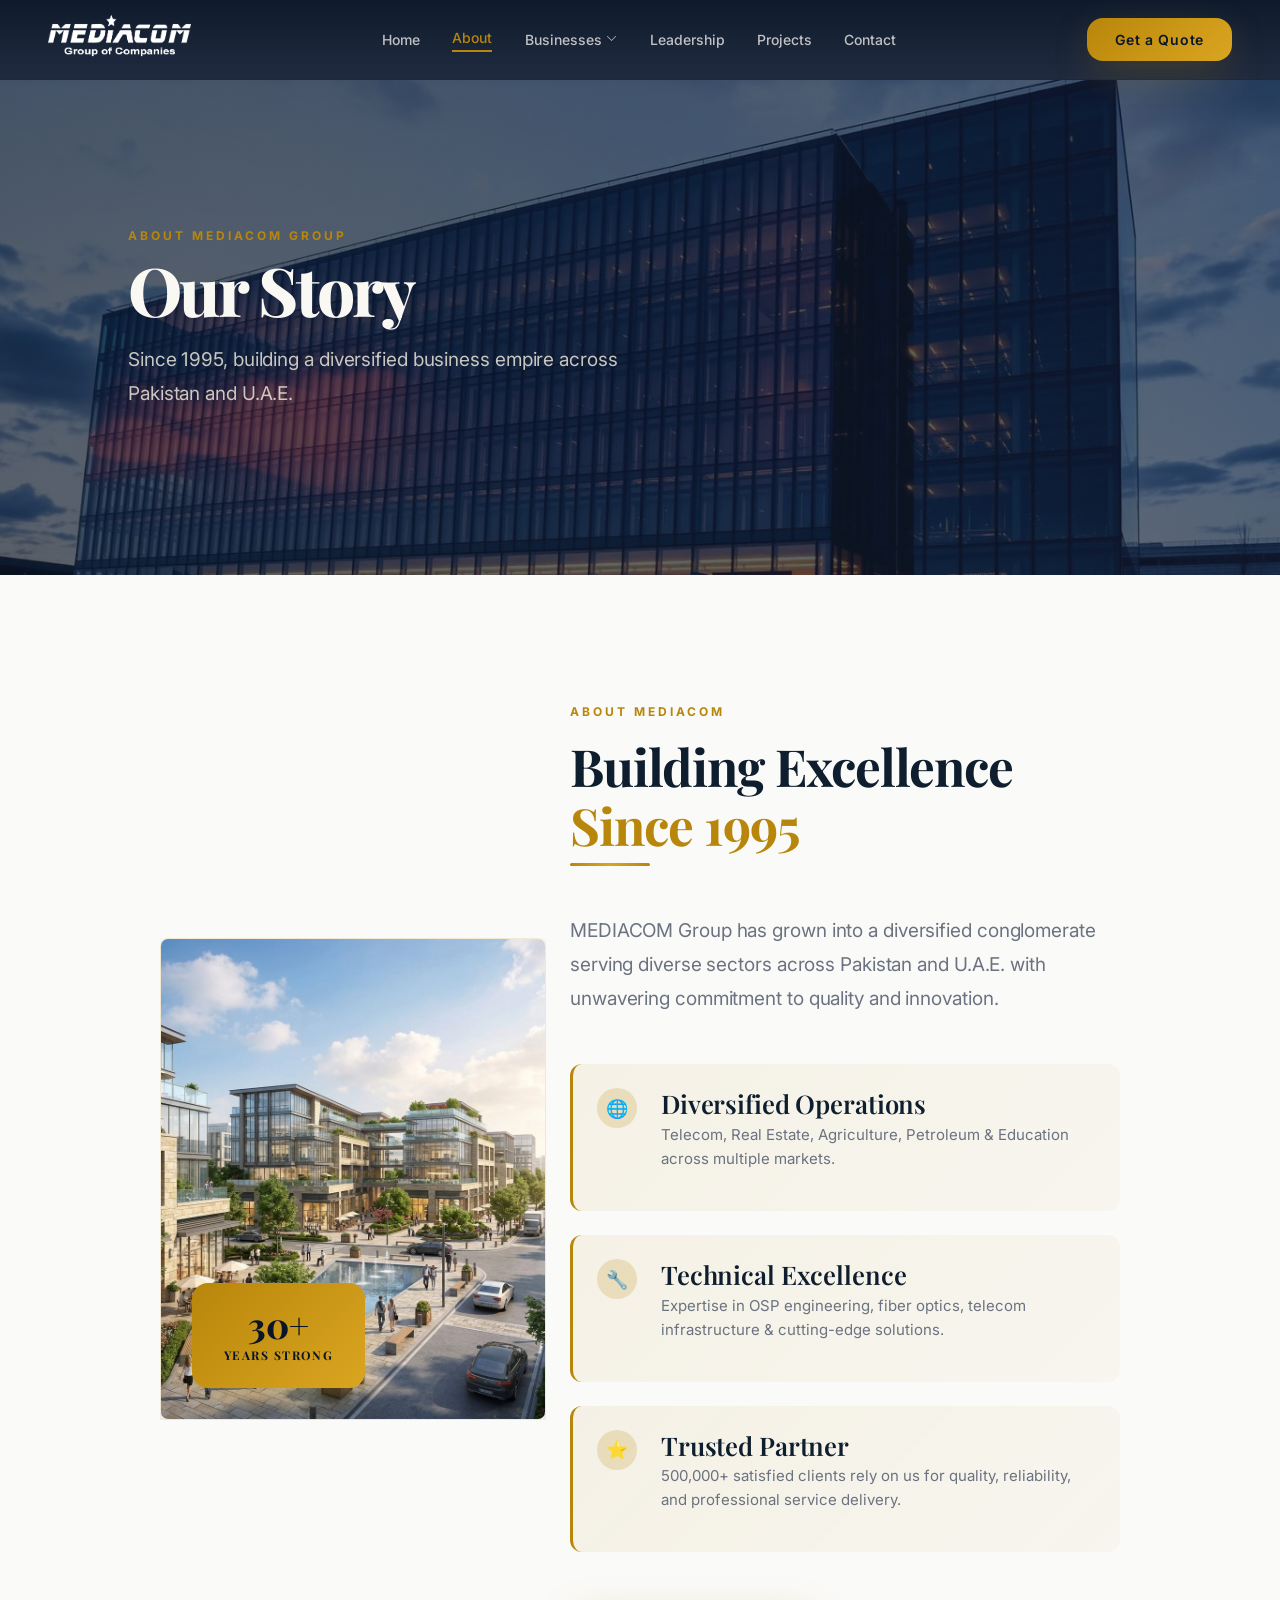
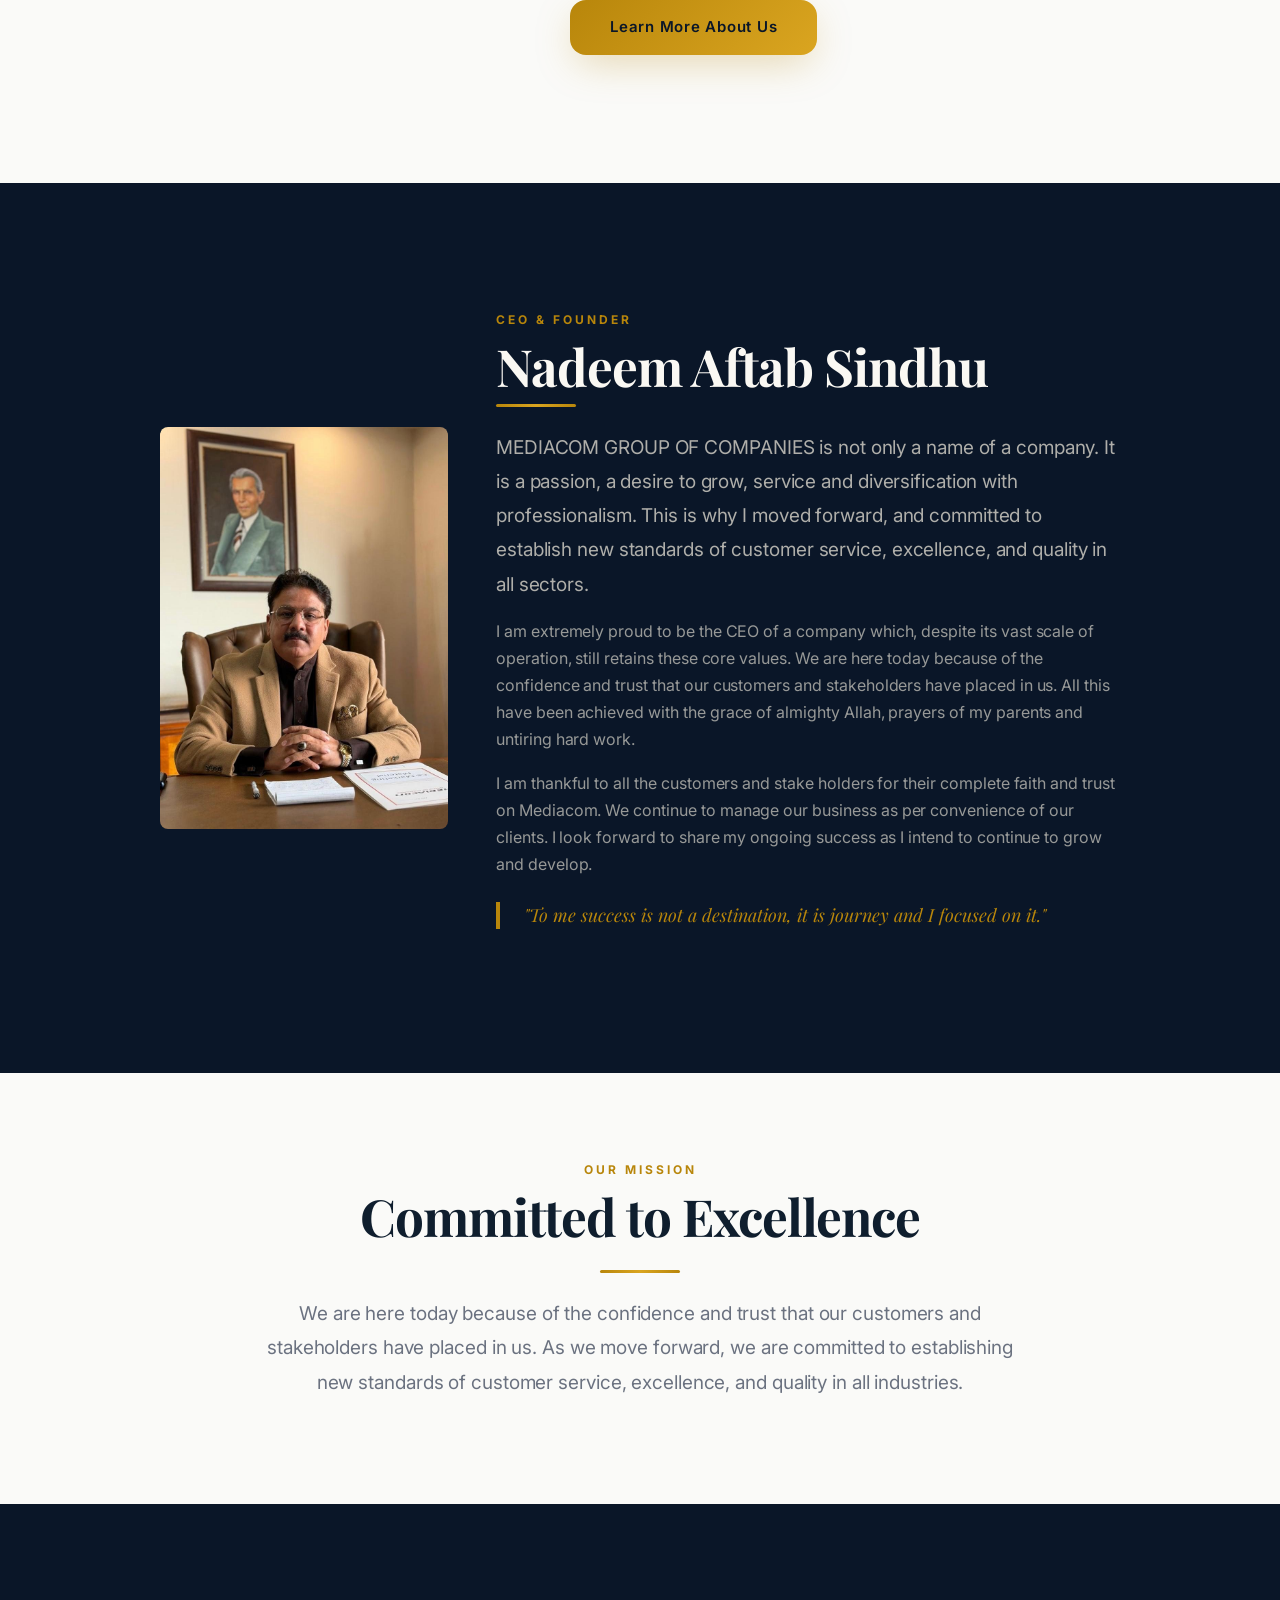
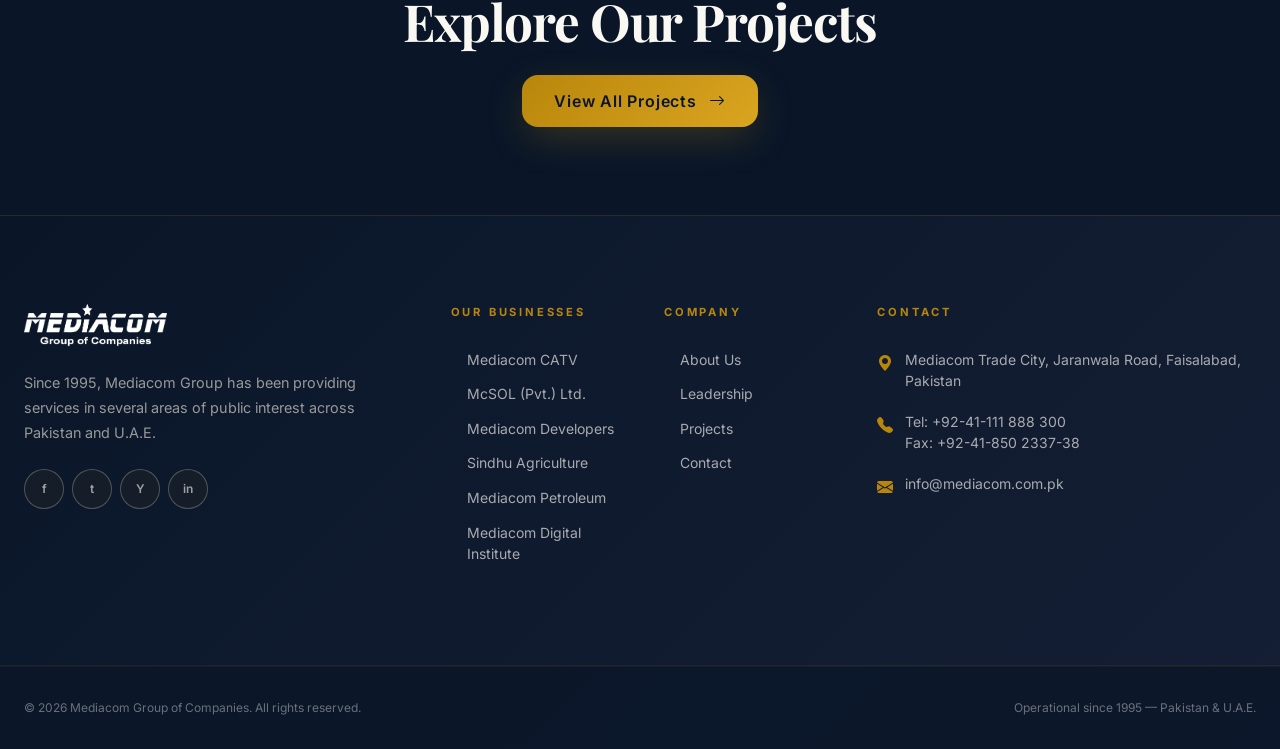
==== commit 3b65a386: "updates" ====
--- a/about.html
+++ b/about.html
@@ -28,13 +28,12 @@
         <div class="dropdown-menu p-4" style="min-width:500px; background:var(--navy-light); border:1px solid rgba(196,157,77,0.12); border-radius:8px;">
           <div class="row g-2">
             <div class="col-6"><a href="telecom.html" class="dropdown-item rounded-2 dropdown-item-mc"><div class="item-name">Mediacom CATV</div><div class="item-desc">Cable TV & Fiber Optics</div></a></div>
-            <div class="col-6"><a href="telecom.html" class="dropdown-item rounded-2 dropdown-item-mc"><div class="item-name">McSOL (Pvt.) Ltd.</div><div class="item-desc">FTTH Internet & TV</div></a></div>
-            <div class="col-6"><a href="cybersecurity.html" class="dropdown-item rounded-2 dropdown-item-mc"><div class="item-name">Cybersol Inc.</div><div class="item-desc">Cyber Security Solutions</div></a></div>
+            <div class="col-6"><a href="mscol.html" class="dropdown-item rounded-2 dropdown-item-mc"><div class="item-name">McSOL (Pvt.) Ltd.</div><div class="item-desc">FTTH Internet & TV</div></a></div>
             <div class="col-6"><a href="real-estate.html" class="dropdown-item rounded-2 dropdown-item-mc"><div class="item-name">Mediacom Developers</div><div class="item-desc">Real Estate & Construction</div></a></div>
             <div class="col-6"><a href="real-estate.html" class="dropdown-item rounded-2 dropdown-item-mc"><div class="item-name">Mediacom Trade City</div><div class="item-desc">Commercial & Retail</div></a></div>
             <div class="col-6"><a href="real-estate.html" class="dropdown-item rounded-2 dropdown-item-mc"><div class="item-name">C8 Central</div><div class="item-desc">Luxury Apartments</div></a></div>
             <div class="col-6"><a href="agriculture.html" class="dropdown-item rounded-2 dropdown-item-mc"><div class="item-name">Sindhu Agriculture Farms</div><div class="item-desc">Agriculture & Dairy</div></a></div>
-            <div class="col-6"><a href="petroleum.html" class="dropdown-item rounded-2 dropdown-item-mc"><div class="item-name">Sindhu Petroleum</div><div class="item-desc">Fuel & Energy</div></a></div>
+            <div class="col-6"><a href="petroleum.html" class="dropdown-item rounded-2 dropdown-item-mc"><div class="item-name">Mediacom Petroleum</div><div class="item-desc">Fuel & Energy</div></a></div>
             <div class="col-6"><a href="digital-institute.html" class="dropdown-item rounded-2 dropdown-item-mc"><div class="item-name">Mediacom Digital Institute</div><div class="item-desc">IT Education & Digital Skills</div></a></div>
             </div>
         </div>
@@ -54,13 +53,12 @@
       <a class="footer-link d-block mb-3" href="about.html">About</a>
       <div class="mb-2 mt-2" style="font-size:0.75rem; font-weight:600; color:var(--gold); text-transform:uppercase; letter-spacing:0.15em;">Businesses</div>
       <a class="footer-link d-block ps-3 mb-2" href="telecom.html">Mediacom CATV</a>
-      <a class="footer-link d-block ps-3 mb-2" href="telecom.html">McSOL (Pvt.) Ltd.</a>
-      <a class="footer-link d-block ps-3 mb-2" href="cybersecurity.html">Cybersol Inc.</a>
+      <a class="footer-link d-block ps-3 mb-2" href="mscol.html">McSOL (Pvt.) Ltd.</a>
       <a class="footer-link d-block ps-3 mb-2" href="real-estate.html">Mediacom Developers</a>
       <a class="footer-link d-block ps-3 mb-2" href="real-estate.html">Mediacom Trade City</a>
       <a class="footer-link d-block ps-3 mb-2" href="real-estate.html">C8 Central</a>
       <a class="footer-link d-block ps-3 mb-2" href="agriculture.html">Sindhu Agriculture</a>
-      <a class="footer-link d-block ps-3 mb-2" href="petroleum.html">Sindhu Petroleum</a>
+      <a class="footer-link d-block ps-3 mb-2" href="petroleum.html">Mediacom Petroleum</a>
       <a class="footer-link d-block ps-3 mb-3" href="digital-institute.html">Mediacom Digital Institute</a>
       <a class="footer-link d-block mb-3" href="leadership.html">Leadership</a>
       <a class="footer-link d-block mb-3" href="projects.html">Projects</a>
@@ -126,7 +124,7 @@
             </div>
             <div>
               <h3 class="heading-sm mb-1">Diversified Operations</h3>
-              <p style="font-size: 0.9375rem; color: var(--slate); line-height: 1.6;">Telecom, Real Estate, Agriculture, Cybersecurity, Petroleum & Education across multiple markets.</p>
+              <p style="font-size: 0.9375rem; color: var(--slate); line-height: 1.6;">Telecom, Real Estate, Agriculture, Petroleum & Education across multiple markets.</p>
             </div>
           </div>
 
@@ -236,11 +234,10 @@
         <div class="col-sm-6 col-lg-2">
           <div class="footer-heading">Our Businesses</div>
           <a href="telecom.html" class="footer-link">Mediacom CATV</a>
-          <a href="telecom.html" class="footer-link">McSOL (Pvt.) Ltd.</a>
-          <a href="cybersecurity.html" class="footer-link">Cybersol Inc.</a>
+          <a href="mscol.html" class="footer-link">McSOL (Pvt.) Ltd.</a>
           <a href="real-estate.html" class="footer-link">Mediacom Developers</a>
           <a href="agriculture.html" class="footer-link">Sindhu Agriculture</a>
-          <a href="petroleum.html" class="footer-link">Sindhu Petroleum</a>
+          <a href="petroleum.html" class="footer-link">Mediacom Petroleum</a>
           <a href="digital-institute.html" class="footer-link">Mediacom Digital Institute</a>
         </div>
         <div class="col-sm-6 col-lg-2">
--- a/css/style.css
+++ b/css/style.css
@@ -573,6 +573,136 @@
 .footer-contact-text { font-size: 0.875rem; color: rgba(250, 248, 243, 0.65); }
 .footer-copy { font-size: 0.75rem; color: rgba(250, 248, 243, 0.4); }
 
+/* ── Homepage About ── */
+.home-about {
+  background:
+    linear-gradient(180deg, rgba(250, 248, 243, 0.98) 0%, rgba(245, 240, 225, 0.92) 100%),
+    var(--bg);
+}
+
+.home-about-head {
+  max-width: 48rem;
+  margin: 0 auto 2.5rem;
+  text-align: left;
+}
+
+.home-about-head .section-label {
+  display: inline-flex;
+  justify-content: flex-start;
+}
+
+.home-about-grid {
+  display: grid;
+  grid-template-columns: 1.05fr 0.95fr;
+  gap: 3.75rem;
+  align-items: start;
+  max-width: 1180px;
+  margin: 0 auto;
+}
+
+.home-about-copy {
+  background: rgba(255, 255, 255, 0.96);
+  border: 1px solid rgba(10, 22, 40, 0.08);
+  border-radius: 1.75rem;
+  padding: 3rem;
+  box-shadow: 0 38px 90px rgba(10, 22, 40, 0.08);
+}
+
+.home-about-copy p {
+  color: rgba(15, 30, 46, 0.92);
+  line-height: 1.95;
+  margin-bottom: 1.35rem;
+}
+
+.home-about-copy p:last-child {
+  margin-bottom: 0;
+}
+
+.home-about-points {
+  display: grid;
+  gap: 0.85rem;
+  margin: 2rem 0;
+}
+
+.home-about-points span {
+  display: flex;
+  align-items: center;
+  gap: 0.75rem;
+  min-height: 3rem;
+  padding: 0.8rem 1rem;
+  border: 1px solid rgba(184, 134, 11, 0.14);
+  border-radius: var(--radius);
+  background: rgba(255, 255, 255, 0.68);
+  color: var(--navy);
+  font-size: 0.92rem;
+  font-weight: 700;
+}
+
+.home-about-points i {
+  color: var(--gold);
+  font-size: 1.1rem;
+}
+
+.home-about-visual {
+  position: relative;
+  overflow: hidden;
+  border-radius: 2rem;
+  min-height: 520px;
+  background: #0A1628;
+  box-shadow: 0 42px 100px rgba(10, 22, 40, 0.14);
+}
+
+.home-about-visual-inner {
+  width: 100%;
+  height: 100%;
+  position: relative;
+}
+
+.home-about-visual img {
+  display: block;
+  width: 100%;
+  height: 100%;
+  object-fit: cover;
+}
+
+.home-about-visual::after {
+  content: "";
+  position: absolute;
+  inset: 0;
+  pointer-events: none;
+  background: linear-gradient(180deg, rgba(10, 22, 40, 0.14) 0%, rgba(10, 22, 40, 0.9) 100%);
+}
+
+.home-about-badge {
+  position: absolute;
+  left: 1.5rem;
+  bottom: 1.5rem;
+  z-index: 2;
+  padding: 1rem 1.4rem;
+  border-radius: 1.25rem;
+  background: rgba(10, 22, 40, 0.92);
+  border: 1px solid rgba(255, 255, 255, 0.12);
+  color: var(--cream);
+  box-shadow: var(--shadow-card);
+}
+
+.home-about-badge strong {
+  display: block;
+  font-family: var(--font-display);
+  font-size: 1.4rem;
+  line-height: 1.05;
+}
+
+.home-about-badge span {
+  display: block;
+  margin-top: 0.35rem;
+  color: var(--gold-light);
+  font-size: 0.72rem;
+  font-weight: 700;
+  letter-spacing: 0.14em;
+  text-transform: uppercase;
+}
+
 /* ── About CEO ── */
 .ceo-quote { border-left: 4px solid var(--gold); padding-left: 1.5rem; margin-top: 1.5rem; }
 .ceo-quote p { font-family: var(--font-display); font-size: 1.125rem; font-style: italic; color: var(--gold); }
@@ -1014,6 +1144,19 @@
   line-height: 1.2;
 }
 
+.petroleum-visual-note a {
+  display: inline-flex;
+  margin-top: 0.7rem;
+  color: var(--gold-light);
+  font-size: 0.85rem;
+  font-weight: 700;
+  text-decoration: none;
+}
+
+.petroleum-visual-note a:hover {
+  color: var(--cream);
+}
+
 .petroleum-metrics {
   display: grid;
   grid-template-columns: repeat(3, minmax(0, 1fr));
@@ -1142,7 +1285,54 @@
   flex-shrink: 0;
 }
 
+.petroleum-cta-actions {
+  display: flex;
+  flex-wrap: wrap;
+  gap: 0.85rem;
+  flex-shrink: 0;
+}
+
+.agriculture-photo-grid {
+  display: grid;
+  grid-template-columns: 1.1fr 0.95fr 0.95fr;
+  gap: 1rem;
+}
+
+.agriculture-photo-grid figure {
+  min-height: 15rem;
+  margin: 0;
+  overflow: hidden;
+  border: 1px solid var(--border);
+  border-radius: var(--radius-lg);
+  background: var(--muted);
+  box-shadow: var(--shadow-card);
+}
+
+.agriculture-photo-grid img {
+  width: 100%;
+  height: 100%;
+  object-fit: cover;
+}
+
+.agriculture-photo-grid figure:first-child {
+  grid-row: span 2;
+}
+
 @media (max-width: 991.98px) {
+  .home-about-head,
+  .home-about-grid {
+    grid-template-columns: 1fr;
+  }
+
+  .home-about-head {
+    gap: 1rem;
+    margin-bottom: 2.25rem;
+  }
+
+  .home-about-copy {
+    max-width: none;
+  }
+
   .petroleum-intro-grid,
   .petroleum-strength-grid {
     grid-template-columns: 1fr;
@@ -1155,9 +1345,28 @@
   .petroleum-service-image {
     aspect-ratio: 16 / 10;
   }
+
+  .agriculture-photo-grid {
+    grid-template-columns: 1fr 1fr;
+  }
+
+  .agriculture-photo-grid figure:first-child {
+    grid-column: 1 / -1;
+    grid-row: auto;
+  }
 }
 
 @media (max-width: 767.98px) {
+  .home-about-visual img {
+    aspect-ratio: 4 / 3;
+  }
+
+  .home-about-badge {
+    left: 1rem;
+    right: 1rem;
+    bottom: 1rem;
+  }
+
   .petroleum-metrics,
   .petroleum-service-grid {
     grid-template-columns: 1fr;
@@ -1175,6 +1384,10 @@
   .petroleum-cta-inner {
     align-items: flex-start;
     flex-direction: column;
+  }
+
+  .petroleum-cta-actions {
+    width: 100%;
   }
 
   .petroleum-visual-note {
@@ -1183,4 +1396,12 @@
     bottom: 1rem;
     min-width: 0;
   }
-}
+
+  .agriculture-photo-grid {
+    grid-template-columns: 1fr;
+  }
+
+  .agriculture-photo-grid figure {
+    min-height: 13rem;
+  }
+}
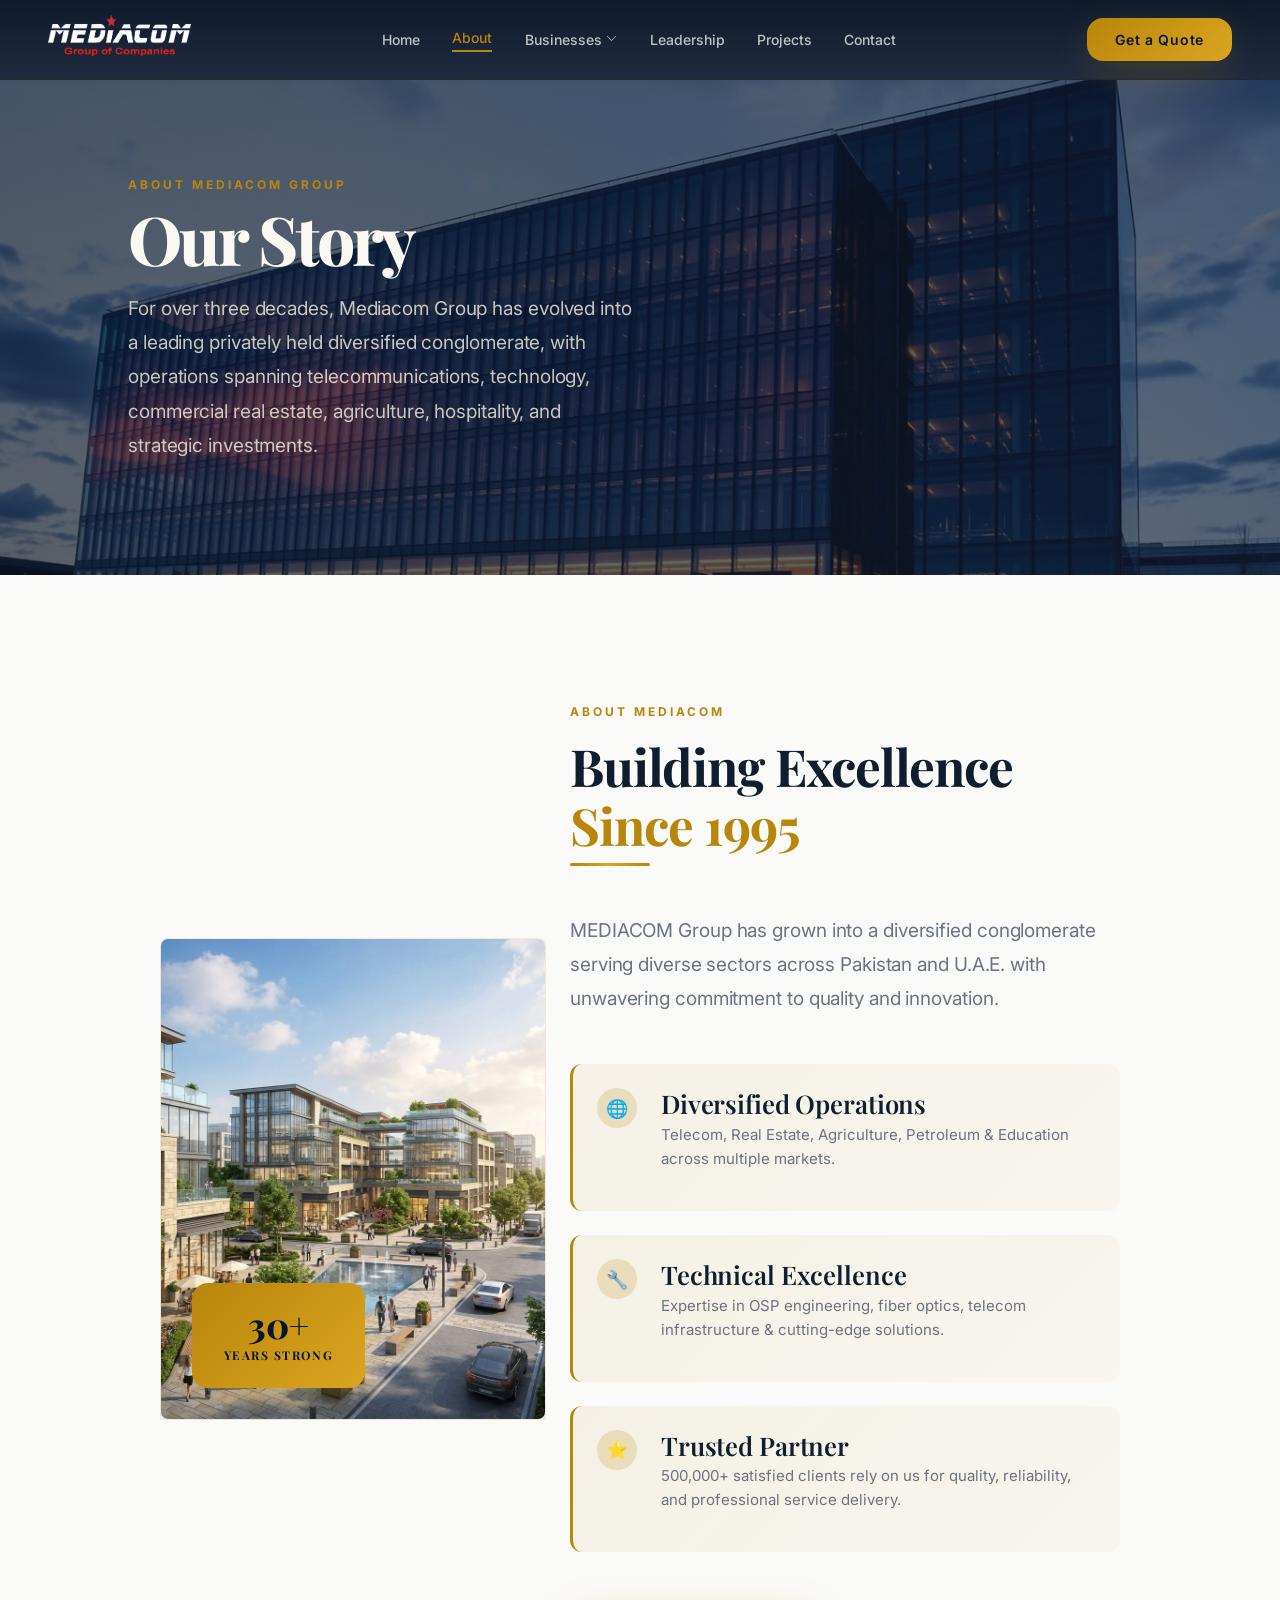
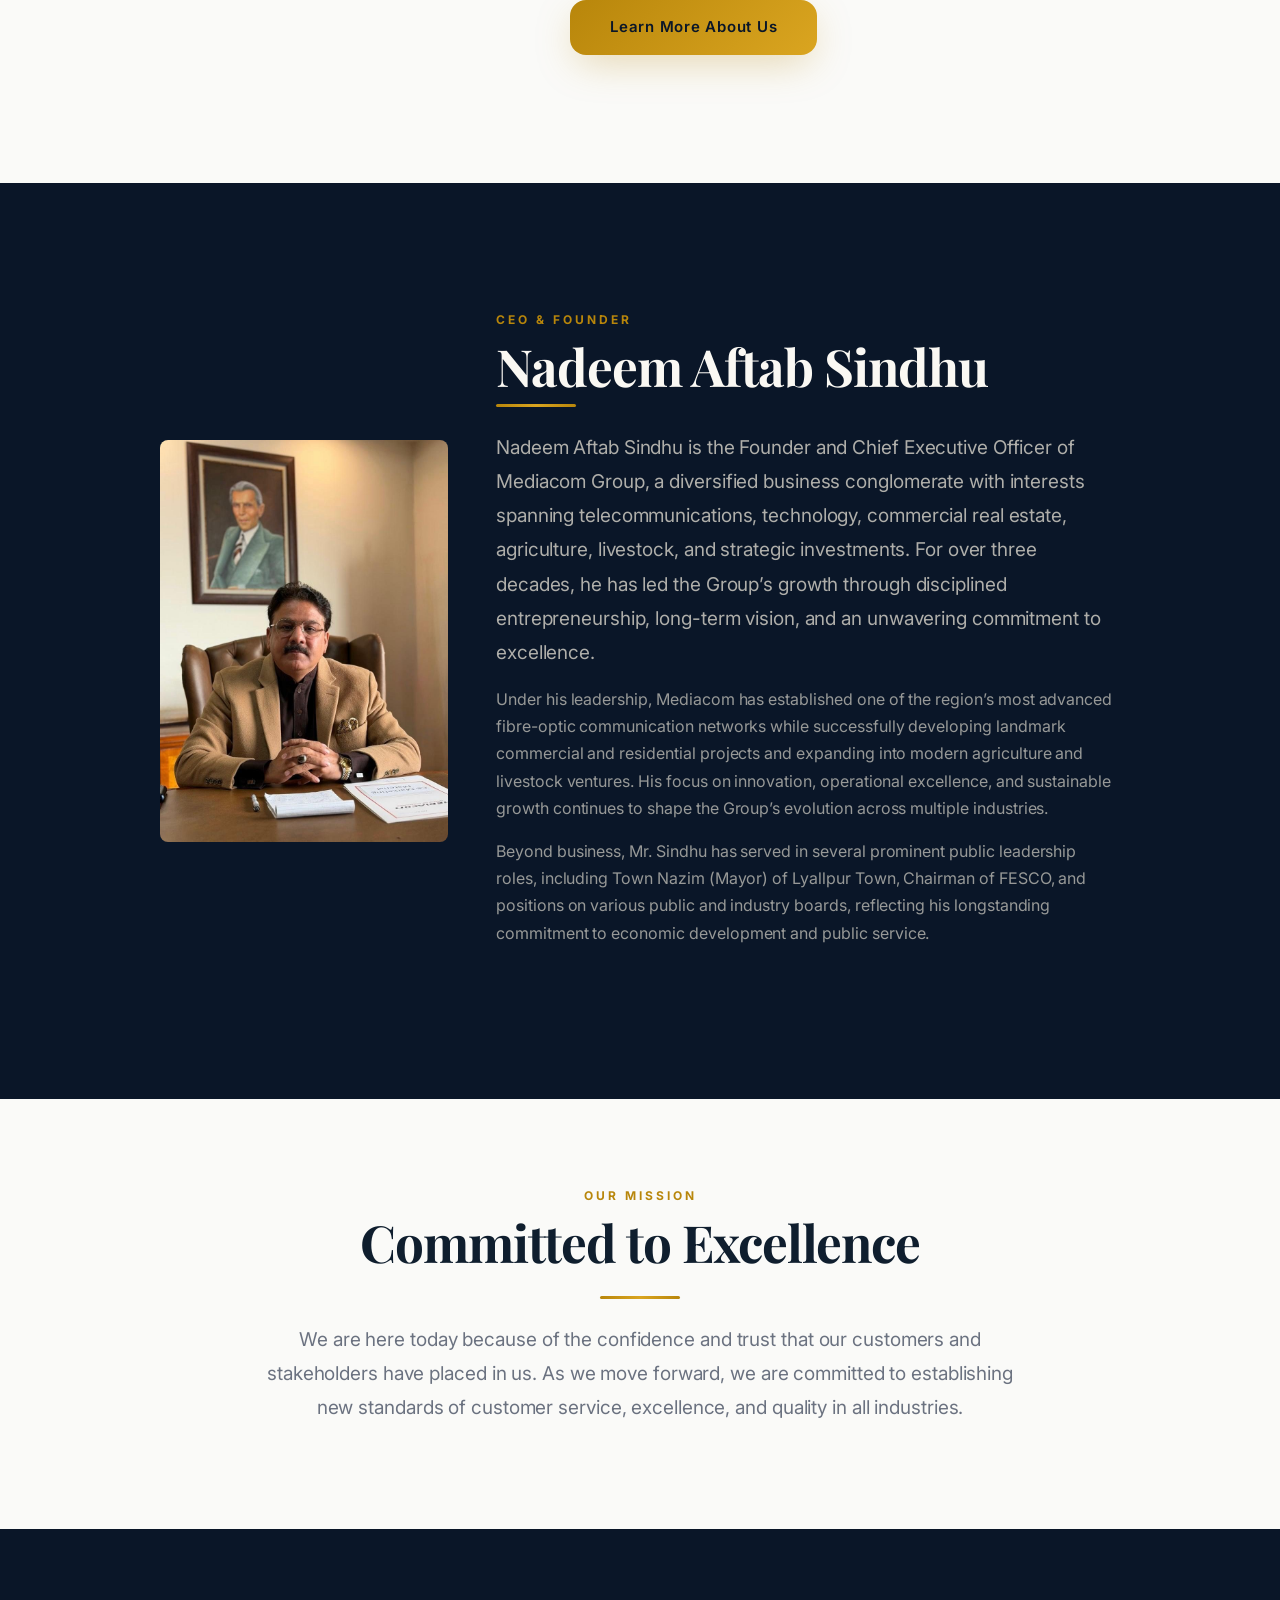
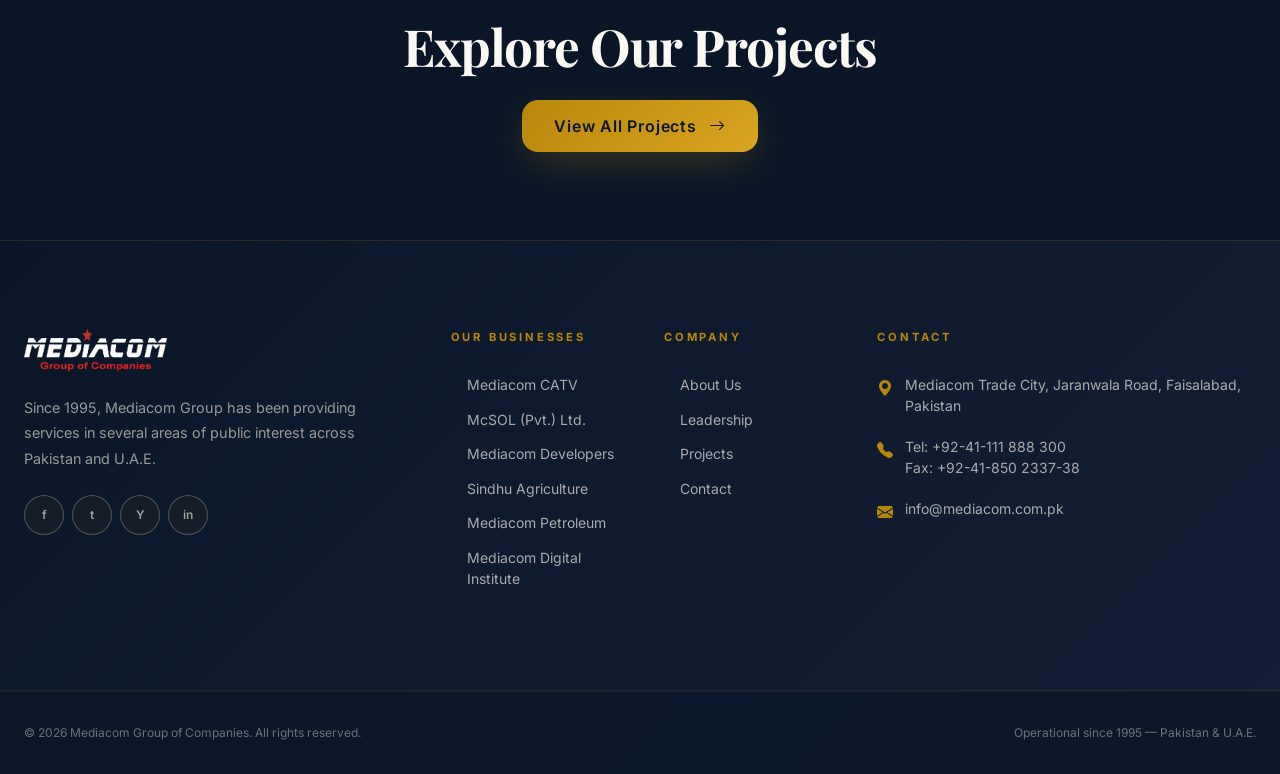
==== commit 7e99af02: "new" ====
--- a/about.html
+++ b/about.html
@@ -1,272 +1,319 @@
 <!DOCTYPE html>
 <html lang="en">
+
 <head>
   <meta charset="UTF-8" />
   <meta name="viewport" content="width=device-width, initial-scale=1.0" />
   <title>About Us – Mediacom Group</title>
-  <meta name="description" content="Learn about Mediacom Group of Companies, its story since 1995, and its diversified business ventures across Pakistan and U.A.E." />
+  <meta name="description"
+    content="Learn about Mediacom Group of Companies, its story since 1995, and its diversified business ventures across Pakistan and U.A.E." />
   <link rel="preconnect" href="https://fonts.googleapis.com" />
   <link href="https://cdn.jsdelivr.net/npm/bootstrap@5.3.3/dist/css/bootstrap.min.css" rel="stylesheet" />
   <link href="https://cdn.jsdelivr.net/npm/bootstrap-icons@1.11.3/font/bootstrap-icons.css" rel="stylesheet" />
   <link href="css/style.css" rel="stylesheet" />
 </head>
+
 <body>
 
-<!-- ═══════════════ NAVBAR ═══════════════ -->
-<nav class="navbar navbar-mc navbar-expand-lg">
-  <div class="container px-4 px-lg-5 d-flex align-items-center justify-content-between h-100 w-100">
-    <a class="d-flex align-items-center gap-2 text-decoration-none" href="index.html">
-      <img src="assets/logo.png" alt="Mediacom Group" class="brand-logo" />
-    </a>
-    <div class="d-none d-lg-flex align-items-center gap-4">
-      <a class="nav-link-mc" href="index.html">Home</a>
-      <a class="nav-link-mc" href="about.html">About</a>
-      <div class="dropdown">
-        <button class="nav-link-mc btn btn-link p-0 d-flex align-items-center gap-1 active" data-bs-toggle="dropdown" style="text-decoration:none; box-shadow:none;">
-          Businesses <i class="bi bi-chevron-down" style="font-size:0.7rem;"></i>
+  <!-- ═══════════════ NAVBAR ═══════════════ -->
+  <nav class="navbar navbar-mc navbar-expand-lg">
+    <div class="container px-4 px-lg-5 d-flex align-items-center justify-content-between h-100 w-100">
+      <a class="d-flex align-items-center gap-2 text-decoration-none" href="index.html">
+        <img src="assets/logo-navbar-clean.png" alt="Mediacom Group" class="brand-logo" />
+      </a>
+      <div class="d-none d-lg-flex align-items-center gap-4">
+        <a class="nav-link-mc" href="index.html">Home</a>
+        <a class="nav-link-mc" href="about.html">About</a>
+        <div class="dropdown">
+          <button class="nav-link-mc btn btn-link p-0 d-flex align-items-center gap-1 active" data-bs-toggle="dropdown"
+            style="text-decoration:none; box-shadow:none;">
+            Businesses <i class="bi bi-chevron-down" style="font-size:0.7rem;"></i>
+          </button>
+          <div class="dropdown-menu p-4"
+            style="min-width:500px; background:var(--navy-light); border:1px solid rgba(196,157,77,0.12); border-radius:8px;">
+            <div class="row g-2">
+              <div class="col-6"><a href="telecom.html" class="dropdown-item rounded-2 dropdown-item-mc">
+                  <div class="item-name">Mediacom CATV</div>
+                  <div class="item-desc">Cable TV & Fiber Optics</div>
+                </a></div>
+              <div class="col-6"><a href="mscol.html" class="dropdown-item rounded-2 dropdown-item-mc">
+                  <div class="item-name">McSOL (Pvt.) Ltd.</div>
+                  <div class="item-desc">FTTH Internet & TV</div>
+                </a></div>
+              <div class="col-6"><a href="real-estate.html" class="dropdown-item rounded-2 dropdown-item-mc">
+                  <div class="item-name">Mediacom Developers</div>
+                  <div class="item-desc">Real Estate & Construction</div>
+                </a></div>
+              <div class="col-6"><a href="real-estate.html" class="dropdown-item rounded-2 dropdown-item-mc">
+                  <div class="item-name">Mediacom Trade City</div>
+                  <div class="item-desc">Commercial & Retail</div>
+                </a></div>
+              <div class="col-6"><a href="c8-central.html" class="dropdown-item rounded-2 dropdown-item-mc"><div class="item-name">C8 Central</div>
+                  <div class="item-desc">Luxury Apartments</div>
+                </a></div>
+              <div class="col-6"><a href="agriculture.html" class="dropdown-item rounded-2 dropdown-item-mc">
+                  <div class="item-name">Sindhu Agriculture Farms</div>
+                  <div class="item-desc">Agriculture & Dairy</div>
+                </a></div>
+              <div class="col-6"><a href="petroleum.html" class="dropdown-item rounded-2 dropdown-item-mc">
+                  <div class="item-name">Mediacom Petroleum</div>
+                  <div class="item-desc">Fuel & Energy</div>
+                </a></div>
+              <div class="col-6"><a href="digital-institute.html" class="dropdown-item rounded-2 dropdown-item-mc">
+                  <div class="item-name">Mediacom Digital Institute</div>
+                  <div class="item-desc">IT Education & Digital Skills</div>
+                </a></div>
+            </div>
+          </div>
+        </div>
+        <a class="nav-link-mc" href="leadership.html">Leadership</a>
+        <a class="nav-link-mc" href="projects.html">Projects</a>
+        <a class="nav-link-mc" href="contact.html">Contact</a>
+      </div>
+      <div class="d-flex align-items-center gap-3">
+        <a href="contact.html" class="btn-quote d-none d-lg-block">Get a Quote</a>
+        <button class="navbar-toggler d-lg-none" type="button" data-bs-toggle="collapse" data-bs-target="#mobileMenu">
+          <span class="navbar-toggler-icon"></span>
         </button>
-        <div class="dropdown-menu p-4" style="min-width:500px; background:var(--navy-light); border:1px solid rgba(196,157,77,0.12); border-radius:8px;">
-          <div class="row g-2">
-            <div class="col-6"><a href="telecom.html" class="dropdown-item rounded-2 dropdown-item-mc"><div class="item-name">Mediacom CATV</div><div class="item-desc">Cable TV & Fiber Optics</div></a></div>
-            <div class="col-6"><a href="mscol.html" class="dropdown-item rounded-2 dropdown-item-mc"><div class="item-name">McSOL (Pvt.) Ltd.</div><div class="item-desc">FTTH Internet & TV</div></a></div>
-            <div class="col-6"><a href="real-estate.html" class="dropdown-item rounded-2 dropdown-item-mc"><div class="item-name">Mediacom Developers</div><div class="item-desc">Real Estate & Construction</div></a></div>
-            <div class="col-6"><a href="real-estate.html" class="dropdown-item rounded-2 dropdown-item-mc"><div class="item-name">Mediacom Trade City</div><div class="item-desc">Commercial & Retail</div></a></div>
-            <div class="col-6"><a href="real-estate.html" class="dropdown-item rounded-2 dropdown-item-mc"><div class="item-name">C8 Central</div><div class="item-desc">Luxury Apartments</div></a></div>
-            <div class="col-6"><a href="agriculture.html" class="dropdown-item rounded-2 dropdown-item-mc"><div class="item-name">Sindhu Agriculture Farms</div><div class="item-desc">Agriculture & Dairy</div></a></div>
-            <div class="col-6"><a href="petroleum.html" class="dropdown-item rounded-2 dropdown-item-mc"><div class="item-name">Mediacom Petroleum</div><div class="item-desc">Fuel & Energy</div></a></div>
-            <div class="col-6"><a href="digital-institute.html" class="dropdown-item rounded-2 dropdown-item-mc"><div class="item-name">Mediacom Digital Institute</div><div class="item-desc">IT Education & Digital Skills</div></a></div>
-            </div>
-        </div>
-      </div>
-      <a class="nav-link-mc" href="leadership.html">Leadership</a>
-      <a class="nav-link-mc" href="projects.html">Projects</a>
-      <a class="nav-link-mc" href="contact.html">Contact</a>
-    </div>
-    <div class="d-flex align-items-center gap-3">
-      <a href="contact.html" class="btn-quote d-none d-lg-block">Get a Quote</a>
-      <button class="navbar-toggler d-lg-none" type="button" data-bs-toggle="collapse" data-bs-target="#mobileMenu">
-        <span class="navbar-toggler-icon"></span>
-      </button>
-    </div>
-    <div class="collapse d-lg-none w-100" id="mobileMenu" style="position:absolute; top:80px; left:0; right:0; background:var(--navy); border-top:1px solid rgba(196,157,77,0.1); padding:1.5rem;">
-            <a class="footer-link d-block mb-3" href="index.html">Home</a>
-      <a class="footer-link d-block mb-3" href="about.html">About</a>
-      <div class="mb-2 mt-2" style="font-size:0.75rem; font-weight:600; color:var(--gold); text-transform:uppercase; letter-spacing:0.15em;">Businesses</div>
-      <a class="footer-link d-block ps-3 mb-2" href="telecom.html">Mediacom CATV</a>
-      <a class="footer-link d-block ps-3 mb-2" href="mscol.html">McSOL (Pvt.) Ltd.</a>
-      <a class="footer-link d-block ps-3 mb-2" href="real-estate.html">Mediacom Developers</a>
-      <a class="footer-link d-block ps-3 mb-2" href="real-estate.html">Mediacom Trade City</a>
-      <a class="footer-link d-block ps-3 mb-2" href="real-estate.html">C8 Central</a>
-      <a class="footer-link d-block ps-3 mb-2" href="agriculture.html">Sindhu Agriculture</a>
-      <a class="footer-link d-block ps-3 mb-2" href="petroleum.html">Mediacom Petroleum</a>
-      <a class="footer-link d-block ps-3 mb-3" href="digital-institute.html">Mediacom Digital Institute</a>
-      <a class="footer-link d-block mb-3" href="leadership.html">Leadership</a>
-      <a class="footer-link d-block mb-3" href="projects.html">Projects</a>
-      <a class="footer-link d-block mb-4" href="contact.html">Contact</a>
-      <a href="contact.html" class="btn-gold d-inline-flex">Get a Quote</a>
-    </div>
-  </div>
-</nav>
-
-<!-- ═══════════════ PAGE HERO ═══════════════ -->
-<section class="page-hero">
-  <img class="hero-bg" src="assets/about-hero.jpg" alt="About Mediacom" />
-  <div class="hero-overlay"></div>
-  <div class="hero-content section-padding w-100">
+      </div>
+      <div class="collapse d-lg-none w-100" id="mobileMenu"
+        style="position:absolute; top:80px; left:0; right:0; background:var(--navy); border-top:1px solid rgba(196,157,77,0.1); padding:1.5rem;">
+        <a class="footer-link d-block mb-3" href="index.html">Home</a>
+        <a class="footer-link d-block mb-3" href="about.html">About</a>
+        <div class="mb-2 mt-2"
+          style="font-size:0.75rem; font-weight:600; color:var(--gold); text-transform:uppercase; letter-spacing:0.15em;">
+          Businesses</div>
+        <a class="footer-link d-block ps-3 mb-2" href="telecom.html">Mediacom CATV</a>
+        <a class="footer-link d-block ps-3 mb-2" href="mscol.html">McSOL (Pvt.) Ltd.</a>
+        <a class="footer-link d-block ps-3 mb-2" href="real-estate.html">Mediacom Developers</a>
+        <a class="footer-link d-block ps-3 mb-2" href="real-estate.html">Mediacom Trade City</a>
+        <a class="footer-link d-block ps-3 mb-2" href="c8-central.html">C8 Central</a>
+        <a class="footer-link d-block ps-3 mb-2" href="agriculture.html">Sindhu Agriculture</a>
+        <a class="footer-link d-block ps-3 mb-2" href="petroleum.html">Mediacom Petroleum</a>
+        <a class="footer-link d-block ps-3 mb-3" href="digital-institute.html">Mediacom Digital Institute</a>
+        <a class="footer-link d-block mb-3" href="leadership.html">Leadership</a>
+        <a class="footer-link d-block mb-3" href="projects.html">Projects</a>
+        <a class="footer-link d-block mb-4" href="contact.html">Contact</a>
+        <a href="contact.html" class="btn-gold d-inline-flex">Get a Quote</a>
+      </div>
+    </div>
+  </nav>
+
+  <!-- ═══════════════ PAGE HERO ═══════════════ -->
+  <section class="page-hero">
+    <img class="hero-bg" src="assets/about-hero.jpg" alt="About Mediacom" />
+    <div class="hero-overlay"></div>
+    <div class="hero-content section-padding w-100">
+      <div class="container-wide">
+        <p class="section-label mb-2 animate-fade-up">About Mediacom Group</p>
+        <h1 class="heading-xl text-cream mb-3 animate-fade-up">Our Story</h1>
+        <p class="body-lg animate-fade-up " style="color:rgba(245,240,225,0.8); max-width:32rem;">
+          For over three decades, Mediacom Group has evolved into a leading privately held diversified conglomerate, with operations spanning telecommunications, technology, commercial real estate, agriculture, hospitality, and strategic investments.</p>
+      </div>
+    </div>
+  </section>
+
+  <!-- ═══════════════ ABOUT SECTION ═══════════════ -->
+  <section class="section-padding-lg" style="background:var(--bg);">
     <div class="container-wide">
-      <p class="section-label mb-2 animate-fade-up">About Mediacom Group</p>
-      <h1 class="heading-xl text-cream mb-3 animate-fade-up delay-1">Our Story</h1>
-      <p class="body-lg animate-fade-up delay-2" style="color:rgba(245,240,225,0.8); max-width:32rem;">
-        Since 1995, building a diversified business empire across Pakistan and U.A.E.
+      <div class="row align-items-center g-6">
+        <!-- Image - Left Side (Premium Card) -->
+        <div class="col-lg-5 animate-fade-up">
+          <div style="position: relative; overflow: hidden;">
+            <img src="assets/liberty_market.png" alt="Mediacom Group Headquarters" class="rounded-3 w-100 object-cover"
+              loading="lazy"
+              style="aspect-ratio: 4/5; box-shadow: 0 20px 60px -10px rgba(10, 22, 40, 0.25); border: 1px solid rgba(184, 134, 11, 0.15); transition: all 0.5s cubic-bezier(0.34, 1.56, 0.64, 1);" />
+            <!-- Premium Corner Badge -->
+            <div
+              style="position: absolute; bottom: 2rem; left: 2rem; background: linear-gradient(135deg, #B8860B 0%, #DAA520 100%); color: var(--navy); padding: 1.5rem 2rem; border-radius: 1rem; box-shadow: var(--shadow-gold); font-family: var(--font-display); text-align: center;">
+              <div style="font-size: 2.2rem; font-weight: 800; line-height: 1;">30+</div>
+              <div
+                style="font-size: 0.75rem; font-weight: 700; letter-spacing: 0.12em; text-transform: uppercase; margin-top: 0.25rem;">
+                Years Strong</div>
+            </div>
+          </div>
+        </div>
+
+        <!-- Content - Right Side (Premium Cards) -->
+        <div class="col-lg-7 animate-fade-up">
+          <p class="section-label mb-3">About Mediacom</p>
+          <h2 class="heading-lg mb-2">Building Excellence<br><span class="text-gold">Since 1995</span></h2>
+          <div class="gold-divider-left mb-5"></div>
+
+          <p class="body-lg mb-5" style="color: var(--slate); max-width: 100%;">
+            MEDIACOM Group has grown into a diversified conglomerate serving diverse sectors across Pakistan and U.A.E.
+            with unwavering commitment to quality and innovation.
+          </p>
+
+          <!-- Key Points as Cards -->
+          <div style="display: grid; gap: 1.5rem; margin-bottom: 2rem;">
+            <!-- Point 1 -->
+            <div
+              style="display: flex; gap: 1.5rem; padding: 1.5rem; background: linear-gradient(135deg, rgba(184,134,11,0.08) 0%, rgba(184,134,11,0.04) 100%); border-left: 3px solid var(--gold); border-radius: 0.75rem; transition: all 0.3s ease;">
+              <div style="flex-shrink: 0;">
+                <div
+                  style="width: 2.5rem; height: 2.5rem; border-radius: 50%; background: rgba(184, 134, 11, 0.2); display: flex; align-items: center; justify-content: center; color: var(--gold); font-weight: 700; font-size: 1.125rem;">
+                  🌐</div>
+              </div>
+              <div>
+                <h3 class="heading-sm mb-1">Diversified Operations</h3>
+                <p style="font-size: 0.9375rem; color: var(--slate); line-height: 1.6;">Telecom, Real Estate,
+                  Agriculture, Petroleum & Education across multiple markets.</p>
+              </div>
+            </div>
+
+            <!-- Point 2 -->
+            <div
+              style="display: flex; gap: 1.5rem; padding: 1.5rem; background: linear-gradient(135deg, rgba(184,134,11,0.08) 0%, rgba(184,134,11,0.04) 100%); border-left: 3px solid var(--gold); border-radius: 0.75rem; transition: all 0.3s ease;">
+              <div style="flex-shrink: 0;">
+                <div
+                  style="width: 2.5rem; height: 2.5rem; border-radius: 50%; background: rgba(184, 134, 11, 0.2); display: flex; align-items: center; justify-content: center; color: var(--gold); font-weight: 700; font-size: 1.125rem;">
+                  🔧</div>
+              </div>
+              <div>
+                <h3 class="heading-sm mb-1">Technical Excellence</h3>
+                <p style="font-size: 0.9375rem; color: var(--slate); line-height: 1.6;">Expertise in OSP engineering,
+                  fiber optics, telecom infrastructure & cutting-edge solutions.</p>
+              </div>
+            </div>
+
+            <!-- Point 3 -->
+            <div
+              style="display: flex; gap: 1.5rem; padding: 1.5rem; background: linear-gradient(135deg, rgba(184,134,11,0.08) 0%, rgba(184,134,11,0.04) 100%); border-left: 3px solid var(--gold); border-radius: 0.75rem; transition: all 0.3s ease;">
+              <div style="flex-shrink: 0;">
+                <div
+                  style="width: 2.5rem; height: 2.5rem; border-radius: 50%; background: rgba(184, 134, 11, 0.2); display: flex; align-items: center; justify-content: center; color: var(--gold); font-weight: 700; font-size: 1.125rem;">
+                  ⭐</div>
+              </div>
+              <div>
+                <h3 class="heading-sm mb-1">Trusted Partner</h3>
+                <p style="font-size: 0.9375rem; color: var(--slate); line-height: 1.6;">500,000+ satisfied clients rely
+                  on us for quality, reliability, and professional service delivery.</p>
+              </div>
+            </div>
+          </div>
+
+          <a href="contact.html" class="btn-gold" style="margin-top: 1rem;">Learn More About Us</a>
+        </div>
+      </div>
+    </div>
+  </section>
+
+  <!-- ═══════════════ CEO MESSAGE ═══════════════ -->
+  <section class="section-padding-lg bg-navy">
+    <div class="container-wide">
+      <div class="row align-items-center g-5">
+        <div class="col-lg-4 animate-fade-up">
+          <img src="assets/CEO.jpeg" alt="Nadeem Aftab Sindhu – CEO & Founder" class="rounded-3 w-100 object-cover"
+            loading="lazy" style="max-height:480px;" />
+        </div>
+        <div class="col-lg-8 animate-fade-up">
+          <p class="section-label mb-2">CEO &amp; Founder</p>
+          <h2 class="heading-lg text-cream mb-2">Nadeem Aftab Sindhu</h2>
+          <div class="gold-divider-left mb-4"></div>
+          <p class="body-lg mb-3" style="color:rgba(245,240,225,0.7);">
+            Nadeem Aftab Sindhu is the Founder and Chief Executive Officer of Mediacom Group, a diversified business conglomerate with interests spanning telecommunications, technology, commercial real estate, agriculture, livestock, and strategic investments. For over three decades, he has led the Group’s growth through disciplined entrepreneurship, long-term vision, and an unwavering commitment to excellence.
+          </p>
+          <p class="body-md mb-3" style="color:rgba(245,240,225,0.6);">
+            Under his leadership, Mediacom has established one of the region’s most advanced fibre-optic communication networks while successfully developing landmark commercial and residential projects and expanding into modern agriculture and livestock ventures. His focus on innovation, operational excellence, and sustainable growth continues to shape the Group’s evolution across multiple industries.
+          </p>
+          <p class="body-md mb-4" style="color:rgba(245,240,225,0.6);">
+            Beyond business, Mr. Sindhu has served in several prominent public leadership roles, including Town Nazim (Mayor) of Lyallpur Town, Chairman of FESCO, and positions on various public and industry boards, reflecting his longstanding commitment to economic development and public service.
+          </p>
+        </div>
+      </div>
+    </div>
+  </section>
+
+  <!-- ═══════════════ MISSION ═══════════════ -->
+  <section class="section-padding" style="background:var(--bg);">
+    <div class="container-narrow text-center">
+      <p class="section-label mb-2">Our Mission</p>
+      <h2 class="heading-lg mb-4">Committed to Excellence</h2>
+      <div class="gold-divider mb-4"></div>
+      <p class="body-lg mx-auto" style="max-width:48rem;">
+        We are here today because of the confidence and trust that our customers and stakeholders have placed in us. As
+        we move forward, we are committed to establishing new standards of customer service, excellence, and quality in
+        all industries.
       </p>
     </div>
-  </div>
-</section>
-
-<!-- ═══════════════ ABOUT SECTION ═══════════════ -->
-<section class="section-padding-lg" style="background:var(--bg);">
-  <div class="container-wide">
-    <div class="row align-items-center g-6">
-      <!-- Image - Left Side (Premium Card) -->
-      <div class="col-lg-5 animate-fade-up">
-        <div style="position: relative; overflow: hidden;">
-          <img
-            src="assets/liberty_market.png"
-            alt="Mediacom Group Headquarters"
-            class="rounded-3 w-100 object-cover"
-            loading="lazy"
-            style="aspect-ratio: 4/5; box-shadow: 0 20px 60px -10px rgba(10, 22, 40, 0.25); border: 1px solid rgba(184, 134, 11, 0.15); transition: all 0.5s cubic-bezier(0.34, 1.56, 0.64, 1);"
-          />
-          <!-- Premium Corner Badge -->
-          <div style="position: absolute; bottom: 2rem; left: 2rem; background: linear-gradient(135deg, #B8860B 0%, #DAA520 100%); color: var(--navy); padding: 1.5rem 2rem; border-radius: 1rem; box-shadow: var(--shadow-gold); font-family: var(--font-display); text-align: center;">
-            <div style="font-size: 2.2rem; font-weight: 800; line-height: 1;">30+</div>
-            <div style="font-size: 0.75rem; font-weight: 700; letter-spacing: 0.12em; text-transform: uppercase; margin-top: 0.25rem;">Years Strong</div>
-          </div>
-        </div>
-      </div>
-
-      <!-- Content - Right Side (Premium Cards) -->
-      <div class="col-lg-7 animate-fade-up delay-1">
-        <p class="section-label mb-3">About Mediacom</p>
-        <h2 class="heading-lg mb-2">Building Excellence<br><span class="text-gold">Since 1995</span></h2>
-        <div class="gold-divider-left mb-5"></div>
-
-        <p class="body-lg mb-5" style="color: var(--slate); max-width: 100%;">
-          MEDIACOM Group has grown into a diversified conglomerate serving diverse sectors across Pakistan and U.A.E. with unwavering commitment to quality and innovation.
-        </p>
-
-        <!-- Key Points as Cards -->
-        <div style="display: grid; gap: 1.5rem; margin-bottom: 2rem;">
-          <!-- Point 1 -->
-          <div style="display: flex; gap: 1.5rem; padding: 1.5rem; background: linear-gradient(135deg, rgba(184,134,11,0.08) 0%, rgba(184,134,11,0.04) 100%); border-left: 3px solid var(--gold); border-radius: 0.75rem; transition: all 0.3s ease;">
-            <div style="flex-shrink: 0;">
-              <div style="width: 2.5rem; height: 2.5rem; border-radius: 50%; background: rgba(184, 134, 11, 0.2); display: flex; align-items: center; justify-content: center; color: var(--gold); font-weight: 700; font-size: 1.125rem;">🌐</div>
-            </div>
-            <div>
-              <h3 class="heading-sm mb-1">Diversified Operations</h3>
-              <p style="font-size: 0.9375rem; color: var(--slate); line-height: 1.6;">Telecom, Real Estate, Agriculture, Petroleum & Education across multiple markets.</p>
-            </div>
-          </div>
-
-          <!-- Point 2 -->
-          <div style="display: flex; gap: 1.5rem; padding: 1.5rem; background: linear-gradient(135deg, rgba(184,134,11,0.08) 0%, rgba(184,134,11,0.04) 100%); border-left: 3px solid var(--gold); border-radius: 0.75rem; transition: all 0.3s ease;">
-            <div style="flex-shrink: 0;">
-              <div style="width: 2.5rem; height: 2.5rem; border-radius: 50%; background: rgba(184, 134, 11, 0.2); display: flex; align-items: center; justify-content: center; color: var(--gold); font-weight: 700; font-size: 1.125rem;">🔧</div>
-            </div>
-            <div>
-              <h3 class="heading-sm mb-1">Technical Excellence</h3>
-              <p style="font-size: 0.9375rem; color: var(--slate); line-height: 1.6;">Expertise in OSP engineering, fiber optics, telecom infrastructure & cutting-edge solutions.</p>
-            </div>
-          </div>
-
-          <!-- Point 3 -->
-          <div style="display: flex; gap: 1.5rem; padding: 1.5rem; background: linear-gradient(135deg, rgba(184,134,11,0.08) 0%, rgba(184,134,11,0.04) 100%); border-left: 3px solid var(--gold); border-radius: 0.75rem; transition: all 0.3s ease;">
-            <div style="flex-shrink: 0;">
-              <div style="width: 2.5rem; height: 2.5rem; border-radius: 50%; background: rgba(184, 134, 11, 0.2); display: flex; align-items: center; justify-content: center; color: var(--gold); font-weight: 700; font-size: 1.125rem;">⭐</div>
-            </div>
-            <div>
-              <h3 class="heading-sm mb-1">Trusted Partner</h3>
-              <p style="font-size: 0.9375rem; color: var(--slate); line-height: 1.6;">500,000+ satisfied clients rely on us for quality, reliability, and professional service delivery.</p>
-            </div>
-          </div>
-        </div>
-
-        <a href="contact.html" class="btn-gold" style="margin-top: 1rem;">Learn More About Us</a>
-      </div>
-    </div>
-  </div>
-</section>
-
-<!-- ═══════════════ CEO MESSAGE ═══════════════ -->
-<section class="section-padding-lg bg-navy">
-  <div class="container-wide">
-    <div class="row align-items-center g-5">
-      <div class="col-lg-4 animate-fade-up">
-        <img
-          src="assets/CEO.jpeg"
-          alt="Nadeem Aftab Sindhu – CEO & Founder"
-          class="rounded-3 w-100 object-cover"
-          loading="lazy"
-          style="max-height:480px;"
-        />
-      </div>
-      <div class="col-lg-8 animate-fade-up delay-2">
-        <p class="section-label mb-2">CEO &amp; Founder</p>
-        <h2 class="heading-lg text-cream mb-2">Nadeem Aftab Sindhu</h2>
-        <div class="gold-divider-left mb-4"></div>
-        <p class="body-lg mb-3" style="color:rgba(245,240,225,0.7);">
-          MEDIACOM GROUP OF COMPANIES is not only a name of a company. It is a passion, a desire to grow, service and diversification with professionalism. This is why I moved forward, and committed to establish new standards of customer service, excellence, and quality in all sectors.
-        </p>
-        <p class="body-md mb-3" style="color:rgba(245,240,225,0.6);">
-          I am extremely proud to be the CEO of a company which, despite its vast scale of operation, still retains these core values. We are here today because of the confidence and trust that our customers and stakeholders have placed in us. All this have been achieved with the grace of almighty Allah, prayers of my parents and untiring hard work.
-        </p>
-        <p class="body-md mb-4" style="color:rgba(245,240,225,0.6);">
-          I am thankful to all the customers and stake holders for their complete faith and trust on Mediacom. We continue to manage our business as per convenience of our clients. I look forward to share my ongoing success as I intend to continue to grow and develop.
-        </p>
-        <div class="ceo-quote">
-          <p>"To me success is not a destination, it is journey and I focused on it."</p>
-        </div>
-      </div>
-    </div>
-  </div>
-</section>
-
-<!-- ═══════════════ MISSION ═══════════════ -->
-<section class="section-padding" style="background:var(--bg);">
-  <div class="container-narrow text-center">
-    <p class="section-label mb-2">Our Mission</p>
-    <h2 class="heading-lg mb-4">Committed to Excellence</h2>
-    <div class="gold-divider mb-4"></div>
-    <p class="body-lg mx-auto" style="max-width:48rem;">
-      We are here today because of the confidence and trust that our customers and stakeholders have placed in us. As we move forward, we are committed to establishing new standards of customer service, excellence, and quality in all industries.
-    </p>
-  </div>
-</section>
-
-<!-- ═══════════════ STATS ═══════════════ -->
-
-
-<!-- ═══════════════ CTA ═══════════════ -->
-<section class="section-padding bg-navy">
-  <div class="container-narrow text-center">
-    <h2 class="heading-lg text-cream mb-4">Explore Our Projects</h2>
-    <a href="projects.html" class="btn-gold" style="font-size:1rem; padding:0.875rem 2rem;">
-      View All Projects <i class="bi bi-arrow-right ms-1"></i>
-    </a>
-  </div>
-</section>
-
-<!-- ═══════════════ FOOTER ═══════════════ -->
-<footer class="site-footer">
-  <div class="footer-top section-padding">
-    <div class="container-wide">
-      <div class="row g-5">
-        <div class="col-lg-4">
-          <img src="assets/logo.png" alt="Mediacom Group" class="brand-logo mb-3" style="filter: brightness(0) invert(1);" />
-          <p style="font-size:0.9rem; color:rgba(245,240,225,0.6); line-height:1.75; margin-bottom:1.5rem;">Since 1995, Mediacom Group has been providing services in several areas of public interest across Pakistan and U.A.E.</p>
-          <div class="d-flex gap-2">
-            <a href="#" class="footer-social-btn">f</a>
-            <a href="#" class="footer-social-btn">t</a>
-            <a href="#" class="footer-social-btn">Y</a>
-            <a href="#" class="footer-social-btn">in</a>
-          </div>
-        </div>
-        <div class="col-sm-6 col-lg-2">
-          <div class="footer-heading">Our Businesses</div>
-          <a href="telecom.html" class="footer-link">Mediacom CATV</a>
-          <a href="mscol.html" class="footer-link">McSOL (Pvt.) Ltd.</a>
-          <a href="real-estate.html" class="footer-link">Mediacom Developers</a>
-          <a href="agriculture.html" class="footer-link">Sindhu Agriculture</a>
-          <a href="petroleum.html" class="footer-link">Mediacom Petroleum</a>
-          <a href="digital-institute.html" class="footer-link">Mediacom Digital Institute</a>
-        </div>
-        <div class="col-sm-6 col-lg-2">
-          <div class="footer-heading">Company</div>
-          <a href="about.html" class="footer-link">About Us</a>
-          <a href="leadership.html" class="footer-link">Leadership</a>
-          <a href="projects.html" class="footer-link">Projects</a>
-          <a href="contact.html" class="footer-link">Contact</a>
-        </div>
-        <div class="col-lg-4">
-          <div class="footer-heading">Contact</div>
-          <div class="footer-contact-item"><i class="bi bi-geo-alt-fill footer-contact-icon"></i><span class="footer-contact-text">Mediacom Trade City, Jaranwala Road, Faisalabad, Pakistan</span></div>
-          <div class="footer-contact-item"><i class="bi bi-telephone-fill footer-contact-icon"></i><div><div class="footer-contact-text">Tel: +92-41-111 888 300</div><div class="footer-contact-text">Fax: +92-41-850 2337-38</div></div></div>
-          <div class="footer-contact-item"><i class="bi bi-envelope-fill footer-contact-icon"></i><span class="footer-contact-text">info@mediacom.com.pk</span></div>
-        </div>
-      </div>
-    </div>
-  </div>
-  <div class="footer-bottom">
-    <div class="container-wide d-flex flex-column flex-md-row align-items-center justify-content-between gap-3">
-      <p class="footer-copy mb-0">&copy; <span id="yr"></span> Mediacom Group of Companies. All rights reserved.</p>
-      <p class="footer-copy mb-0">Operational since 1995 — Pakistan &amp; U.A.E.</p>
-    </div>
-  </div>
-</footer>
-
-<button id="back-to-top" aria-label="Back to top"><i class="bi bi-chevron-up"></i></button>
-<script src="https://cdn.jsdelivr.net/npm/bootstrap@5.3.3/dist/js/bootstrap.bundle.min.js"></script>
-<script src="js/main.js"></script>
-<script>document.getElementById('yr').textContent = new Date().getFullYear();</script>
+  </section>
+
+  <!-- ═══════════════ STATS ═══════════════ -->
+
+
+  <!-- ═══════════════ CTA ═══════════════ -->
+  <section class="section-padding bg-navy">
+    <div class="container-narrow text-center">
+      <h2 class="heading-lg text-cream mb-4">Explore Our Projects</h2>
+      <a href="projects.html" class="btn-gold" style="font-size:1rem; padding:0.875rem 2rem;">
+        View All Projects <i class="bi bi-arrow-right ms-1"></i>
+      </a>
+    </div>
+  </section>
+
+  <!-- ═══════════════ FOOTER ═══════════════ -->
+  <footer class="site-footer">
+    <div class="footer-top section-padding">
+      <div class="container-wide">
+        <div class="row g-5">
+          <div class="col-lg-4">
+            <img src="assets/logo-navbar-clean.png" alt="Mediacom Group" class="brand-logo mb-3"
+               />
+            <p style="font-size:0.9rem; color:rgba(245,240,225,0.6); line-height:1.75; margin-bottom:1.5rem;">Since
+              1995, Mediacom Group has been providing services in several areas of public interest across Pakistan and
+              U.A.E.</p>
+            <div class="d-flex gap-2">
+              <a href="#" class="footer-social-btn">f</a>
+              <a href="#" class="footer-social-btn">t</a>
+              <a href="#" class="footer-social-btn">Y</a>
+              <a href="#" class="footer-social-btn">in</a>
+            </div>
+          </div>
+          <div class="col-sm-6 col-lg-2">
+            <div class="footer-heading">Our Businesses</div>
+            <a href="telecom.html" class="footer-link">Mediacom CATV</a>
+            <a href="mscol.html" class="footer-link">McSOL (Pvt.) Ltd.</a>
+            <a href="real-estate.html" class="footer-link">Mediacom Developers</a>
+            <a href="agriculture.html" class="footer-link">Sindhu Agriculture</a>
+            <a href="petroleum.html" class="footer-link">Mediacom Petroleum</a>
+            <a href="digital-institute.html" class="footer-link">Mediacom Digital Institute</a>
+          </div>
+          <div class="col-sm-6 col-lg-2">
+            <div class="footer-heading">Company</div>
+            <a href="about.html" class="footer-link">About Us</a>
+            <a href="leadership.html" class="footer-link">Leadership</a>
+            <a href="projects.html" class="footer-link">Projects</a>
+            <a href="contact.html" class="footer-link">Contact</a>
+          </div>
+          <div class="col-lg-4">
+            <div class="footer-heading">Contact</div>
+            <div class="footer-contact-item"><i class="bi bi-geo-alt-fill footer-contact-icon"></i><span
+                class="footer-contact-text">Mediacom Trade City, Jaranwala Road, Faisalabad, Pakistan</span></div>
+            <div class="footer-contact-item"><i class="bi bi-telephone-fill footer-contact-icon"></i>
+              <div>
+                <div class="footer-contact-text">Tel: +92-41-111 888 300</div>
+                <div class="footer-contact-text">Fax: +92-41-850 2337-38</div>
+              </div>
+            </div>
+            <div class="footer-contact-item"><i class="bi bi-envelope-fill footer-contact-icon"></i><span
+                class="footer-contact-text">info@mediacom.com.pk</span></div>
+          </div>
+        </div>
+      </div>
+    </div>
+    <div class="footer-bottom">
+      <div class="container-wide d-flex flex-column flex-md-row align-items-center justify-content-between gap-3">
+        <p class="footer-copy mb-0">&copy; <span id="yr"></span> Mediacom Group of Companies. All rights reserved.</p>
+        <p class="footer-copy mb-0">Operational since 1995 — Pakistan &amp; U.A.E.</p>
+      </div>
+    </div>
+  </footer>
+
+  <button id="back-to-top" aria-label="Back to top"><i class="bi bi-chevron-up"></i></button>
+  <script src="https://cdn.jsdelivr.net/npm/bootstrap@5.3.3/dist/js/bootstrap.bundle.min.js"></script>
+  <script src="js/main.js"></script>
+  <script>document.getElementById('yr').textContent = new Date().getFullYear();</script>
 </body>
-</html>
+
+</html>
--- a/css/style.css
+++ b/css/style.css
@@ -7,36 +7,36 @@
 /* ── CSS Variables ── */
 :root {
   /* Premium Color Palette */
-  --navy:        #0A1628;
-  --navy-light:  #141F35;
+  --navy: #0A1628;
+  --navy-light: #141F35;
   --navy-medium: #1A2942;
-  --charcoal:    #0F1E2E;
-  --gold:        #B8860B;
-  --gold-light:  #DAA520;
-  --gold-dark:   #8B6914;
-  --copper:      #B87333;
-  --sage:        #7A8F6B;
-  --steel:       #4A7BA7;
-  
-  --cream:       #FAF8F3;
-  --ivory:       #F5F1E8;
-  --slate:       #6B7280;
+  --charcoal: #0F1E2E;
+  --gold: #B8860B;
+  --gold-light: #DAA520;
+  --gold-dark: #8B6914;
+  --copper: #B87333;
+  --sage: #7A8F6B;
+  --steel: #4A7BA7;
+
+  --cream: #FAF8F3;
+  --ivory: #F5F1E8;
+  --slate: #6B7280;
   --slate-light: #9CA3AF;
-  --bg:          #FAFAF8;
-  --fg:          #0F1E2E;
-  --border:      #E5DFD7;
-  --card-bg:     #FFFFFF;
-  --muted:       #F3EFE8;
+  --bg: #FAFAF8;
+  --fg: #0F1E2E;
+  --border: #E5DFD7;
+  --card-bg: #FFFFFF;
+  --muted: #F3EFE8;
 
   --font-display: 'Playfair Display', Georgia, serif;
-  --font-body:    'Inter', system-ui, sans-serif;
+  --font-body: 'Inter', system-ui, sans-serif;
 
   /* Premium Shadow System */
-  --shadow-sm:       0 2px 8px -2px rgba(10, 22, 40, 0.04);
-  --shadow-card:     0 8px 32px -6px rgba(10, 22, 40, 0.12);
+  --shadow-sm: 0 2px 8px -2px rgba(10, 22, 40, 0.04);
+  --shadow-card: 0 8px 32px -6px rgba(10, 22, 40, 0.12);
   --shadow-elevated: 0 16px 48px -8px rgba(10, 22, 40, 0.18);
-  --shadow-premium:  0 20px 60px -10px rgba(10, 22, 40, 0.25);
-  --shadow-gold:     0 12px 40px -8px rgba(184, 134, 11, 0.35);
+  --shadow-premium: 0 20px 60px -10px rgba(10, 22, 40, 0.25);
+  --shadow-gold: 0 12px 40px -8px rgba(184, 134, 11, 0.35);
 
   --radius: 0.625rem;
   --radius-lg: 1rem;
@@ -45,9 +45,17 @@
 }
 
 /* ── Reset & Base ── */
-*, *::before, *::after { box-sizing: border-box; margin: 0; padding: 0; }
-
-html { scroll-behavior: smooth; }
+*,
+*::before,
+*::after {
+  box-sizing: border-box;
+  margin: 0;
+  padding: 0;
+}
+
+html {
+  scroll-behavior: smooth;
+}
 
 body {
   font-family: var(--font-body);
@@ -57,20 +65,70 @@
   overflow-x: hidden;
 }
 
-h1, h2, h3, h4, h5, h6 { font-family: var(--font-display); }
-
-a { text-decoration: none; color: inherit; }
-
-img { max-width: 100%; display: block; }
+h1,
+h2,
+h3,
+h4,
+h5,
+h6 {
+  font-family: var(--font-display);
+}
+
+a {
+  text-decoration: none;
+  color: inherit;
+}
+
+img {
+  max-width: 100%;
+  display: block;
+}
 
 /* ── Typography Utilities ── */
-.heading-xl  { font-size: clamp(2.4rem, 7vw, 4.2rem);   font-weight: 800; line-height: 1.1; letter-spacing: -0.04em; font-family: var(--font-display); }
-.heading-lg  { font-size: clamp(1.9rem, 4.5vw, 3.2rem);   font-weight: 700; line-height: 1.15; letter-spacing: -0.02em; font-family: var(--font-display); }
-.heading-md  { font-size: clamp(1.5rem, 3.2vw, 2.4rem); font-weight: 700; line-height: 1.25; letter-spacing: -0.01em; font-family: var(--font-display); }
-.heading-sm  { font-size: clamp(1.15rem, 2.2vw, 1.6rem); font-weight: 600; letter-spacing: -0.005em; font-family: var(--font-display); }
-
-.body-lg { font-size: 1.1875rem; line-height: 1.8; color: var(--slate); letter-spacing: -0.005em; }
-.body-md { font-size: 1rem;     line-height: 1.7; color: var(--slate); letter-spacing: -0.003em; }
+.heading-xl {
+  font-size: clamp(2.4rem, 7vw, 4.2rem);
+  font-weight: 800;
+  line-height: 1.1;
+  letter-spacing: -0.04em;
+  font-family: var(--font-display);
+}
+
+.heading-lg {
+  font-size: clamp(1.9rem, 4.5vw, 3.2rem);
+  font-weight: 700;
+  line-height: 1.15;
+  letter-spacing: -0.02em;
+  font-family: var(--font-display);
+}
+
+.heading-md {
+  font-size: clamp(1.5rem, 3.2vw, 2.4rem);
+  font-weight: 700;
+  line-height: 1.25;
+  letter-spacing: -0.01em;
+  font-family: var(--font-display);
+}
+
+.heading-sm {
+  font-size: clamp(1.15rem, 2.2vw, 1.6rem);
+  font-weight: 600;
+  letter-spacing: -0.005em;
+  font-family: var(--font-display);
+}
+
+.body-lg {
+  font-size: 1.1875rem;
+  line-height: 1.8;
+  color: var(--slate);
+  letter-spacing: -0.005em;
+}
+
+.body-md {
+  font-size: 1rem;
+  line-height: 1.7;
+  color: var(--slate);
+  letter-spacing: -0.003em;
+}
 
 .section-label {
   font-size: 0.75rem;
@@ -81,28 +139,91 @@
   font-family: var(--font-body);
 }
 
-.text-gold   { color: var(--gold) !important; }
-.text-cream  { color: var(--cream) !important; }
-.text-navy   { color: var(--navy) !important; }
-.text-muted  { color: var(--slate) !important; }
+.text-gold {
+  color: var(--gold) !important;
+}
+
+.text-cream {
+  color: var(--cream) !important;
+}
+
+.text-navy {
+  color: var(--navy) !important;
+}
+
+.text-muted {
+  color: var(--slate) !important;
+}
 
 /* ── Layout ── */
-.section-padding    { padding: 5.5rem 1.5rem; }
-.section-padding-lg { padding: 8rem 1.5rem; }
-
-@media (min-width: 768px)  { .section-padding { padding: 5.5rem 3rem; } .section-padding-lg { padding: 8rem 3rem; } }
-@media (min-width: 1024px) { .section-padding { padding: 5.5rem 5rem; } .section-padding-lg { padding: 8rem 5rem; } }
-@media (min-width: 1280px) { .section-padding { padding: 5.5rem 8rem; } .section-padding-lg { padding: 8rem 10rem; } }
-
-.container-wide   { max-width: 1280px; margin: 0 auto; }
-.container-narrow { max-width: 960px;  margin: 0 auto; }
+.section-padding {
+  padding: 5.5rem 1.5rem;
+}
+
+.section-padding-lg {
+  padding: 8rem 1.5rem;
+}
+
+@media (min-width: 768px) {
+  .section-padding {
+    padding: 5.5rem 3rem;
+  }
+
+  .section-padding-lg {
+    padding: 8rem 3rem;
+  }
+}
+
+@media (min-width: 1024px) {
+  .section-padding {
+    padding: 5.5rem 5rem;
+  }
+
+  .section-padding-lg {
+    padding: 8rem 5rem;
+  }
+}
+
+@media (min-width: 1280px) {
+  .section-padding {
+    padding: 5.5rem 8rem;
+  }
+
+  .section-padding-lg {
+    padding: 8rem 10rem;
+  }
+}
+
+.container-wide {
+  max-width: 1280px;
+  margin: 0 auto;
+}
+
+.container-narrow {
+  max-width: 960px;
+  margin: 0 auto;
+}
 
 /* ── Color Backgrounds ── */
-.bg-navy        { background-color: var(--navy); }
-.bg-navy-light  { background-color: var(--navy-light); }
-.bg-charcoal    { background-color: var(--charcoal); }
-.bg-cream       { background-color: var(--cream); }
-.bg-muted-bg    { background-color: var(--muted); }
+.bg-navy {
+  background-color: var(--navy);
+}
+
+.bg-navy-light {
+  background-color: var(--navy-light);
+}
+
+.bg-charcoal {
+  background-color: var(--charcoal);
+}
+
+.bg-cream {
+  background-color: var(--cream);
+}
+
+.bg-muted-bg {
+  background-color: var(--muted);
+}
 
 /* ── Cards ── */
 .glass-card {
@@ -114,6 +235,7 @@
   overflow: hidden;
   position: relative;
 }
+
 .glass-card::before {
   content: '';
   position: absolute;
@@ -123,11 +245,15 @@
   transition: opacity var(--transition);
   pointer-events: none;
 }
+
 .glass-card:hover {
   box-shadow: var(--shadow-elevated);
   border-color: rgba(184, 134, 11, 0.2);
 }
-.glass-card:hover::before { opacity: 1; }
+
+.glass-card:hover::before {
+  opacity: 1;
+}
 
 .glass-card-dark {
   background: linear-gradient(135deg, rgba(20, 31, 53, 0.8) 0%, rgba(26, 41, 66, 0.8) 100%);
@@ -136,6 +262,7 @@
   border-radius: var(--radius-lg);
   transition: all var(--transition);
 }
+
 .glass-card-dark:hover {
   border-color: rgba(184, 134, 11, 0.25);
   background: linear-gradient(135deg, rgba(20, 31, 53, 0.9) 0%, rgba(26, 41, 66, 0.9) 100%);
@@ -175,12 +302,16 @@
   transition: transform var(--transition), box-shadow var(--transition), background var(--transition-smooth);
   box-shadow: var(--shadow-gold);
 }
-.btn-gold:hover { 
+
+.btn-gold:hover {
   transform: translateY(-2px);
   box-shadow: var(--shadow-premium);
   background: linear-gradient(135deg, var(--gold-light) 0%, var(--gold) 100%);
 }
-.btn-gold:active { transform: translateY(0); }
+
+.btn-gold:active {
+  transform: translateY(0);
+}
 
 .btn-outline-cream {
   display: inline-flex;
@@ -198,7 +329,8 @@
   cursor: pointer;
   transition: border-color var(--transition), color var(--transition), background var(--transition);
 }
-.btn-outline-cream:hover { 
+
+.btn-outline-cream:hover {
   border-color: var(--gold);
   color: var(--gold);
   background: rgba(184, 134, 11, 0.08);
@@ -214,6 +346,7 @@
   background: linear-gradient(180deg, rgba(10, 22, 40, 0.98) 0%, rgba(20, 31, 53, 0.95) 100%);
   backdrop-filter: blur(16px);
   border-bottom: 1px solid rgba(184, 134, 11, 0.12);
+
   height: 80px;
   transition: background 0.4s cubic-bezier(0.34, 1.56, 0.64, 1), backdrop-filter 0.4s ease, border-color 0.4s ease, box-shadow 0.4s ease;
   box-shadow: var(--shadow-sm);
@@ -224,6 +357,7 @@
   background: linear-gradient(180deg, rgba(10, 22, 40, 0.72) 0%, rgba(20, 31, 53, 0.46) 100%);
   backdrop-filter: blur(14px);
   border-bottom: 1px solid rgba(250, 248, 243, 0.08);
+
   box-shadow: 0 12px 36px -24px rgba(0, 0, 0, 0.65);
 }
 
@@ -232,18 +366,22 @@
   background: linear-gradient(180deg, rgba(10, 22, 40, 0.98) 0%, rgba(20, 31, 53, 0.95) 100%);
   backdrop-filter: blur(16px);
   border-bottom: 1px solid rgba(184, 134, 11, 0.15);
+
   box-shadow: var(--shadow-card);
 }
 
-.navbar-mc .container { max-width: 1280px; height: 100%; }
+.navbar-mc .container {
+  max-width: 1280px;
+  height: 100%;
+}
 
 .brand-logo {
   height: 50px;
   width: auto;
   object-fit: contain;
   transition: transform var(--transition);
-  filter: brightness(0) invert(1);
-}
+}
+
 .brand-logo:hover {
   transform: scale(1.05);
 }
@@ -257,8 +395,11 @@
   padding: 0.5rem 0.25rem !important;
   position: relative;
 }
+
 .nav-link-mc:hover,
-.nav-link-mc.active { color: var(--gold) !important; }
+.nav-link-mc.active {
+  color: var(--gold) !important;
+}
 
 .navbar-mc .dropdown-menu {
   background: linear-gradient(135deg, #141F35 0%, #1A2942 100%);
@@ -278,6 +419,7 @@
   position: relative;
   overflow: hidden;
 }
+
 .dropdown-item-mc::before {
   content: '';
   position: absolute;
@@ -286,11 +428,34 @@
   opacity: 0;
   transition: opacity var(--transition);
 }
-.dropdown-item-mc:hover::before { opacity: 1; }
-.dropdown-item-mc:hover { background: rgba(184, 134, 11, 0.1); }
-.dropdown-item-mc .item-name  { font-size: 0.875rem; font-weight: 600; color: var(--cream); transition: color var(--transition); position: relative; z-index: 1; }
-.dropdown-item-mc:hover .item-name { color: var(--gold); }
-.dropdown-item-mc .item-desc  { font-size: 0.75rem; color: rgba(250, 248, 243, 0.5); position: relative; z-index: 1; }
+
+.dropdown-item-mc:hover::before {
+  opacity: 1;
+}
+
+.dropdown-item-mc:hover {
+  background: rgba(184, 134, 11, 0.1);
+}
+
+.dropdown-item-mc .item-name {
+  font-size: 0.875rem;
+  font-weight: 600;
+  color: var(--cream);
+  transition: color var(--transition);
+  position: relative;
+  z-index: 1;
+}
+
+.dropdown-item-mc:hover .item-name {
+  color: var(--gold);
+}
+
+.dropdown-item-mc .item-desc {
+  font-size: 0.75rem;
+  color: rgba(250, 248, 243, 0.5);
+  position: relative;
+  z-index: 1;
+}
 
 .btn-quote {
   padding: 0.7rem 1.75rem;
@@ -305,13 +470,19 @@
   white-space: nowrap;
   box-shadow: var(--shadow-gold);
 }
-.btn-quote:hover { 
+
+.btn-quote:hover {
   transform: translateY(-2px);
   box-shadow: var(--shadow-premium);
 }
 
-.navbar-toggler { border: none; }
-.navbar-toggler-icon { filter: brightness(0) invert(1); }
+.navbar-toggler {
+  border: none;
+}
+
+.navbar-toggler-icon {
+  filter: brightness(0) invert(1);
+}
 
 /* ── PAGE HERO ── */
 .page-hero {
@@ -338,7 +509,10 @@
   background: linear-gradient(135deg, rgba(10, 22, 40, 0.7) 0%, rgba(20, 31, 53, 0.65) 100%);
 }
 
-.page-hero .hero-content { position: relative; z-index: 2; }
+.page-hero .hero-content {
+  position: relative;
+  z-index: 2;
+}
 
 /* Main hero */
 .main-hero {
@@ -371,7 +545,10 @@
     linear-gradient(180deg, rgba(10, 22, 40, 0.28) 0%, rgba(10, 22, 40, 0.88) 100%);
 }
 
-.main-hero .hero-content { position: relative; z-index: 2; }
+.main-hero .hero-content {
+  position: relative;
+  z-index: 2;
+}
 
 .main-hero .heading-xl,
 .main-hero .body-lg {
@@ -384,11 +561,12 @@
 }
 
 /* ── Stats Bar ── */
-.stats-bar { 
+.stats-bar {
   background: linear-gradient(135deg, #0A1628 0%, #141F35 100%);
   border-top: 1px solid rgba(184, 134, 11, 0.1);
   border-bottom: 1px solid rgba(184, 134, 11, 0.1);
 }
+
 .stat-item {
   padding: 3rem 1rem;
   text-align: center;
@@ -396,22 +574,29 @@
   transition: background var(--transition), transform var(--transition);
   position: relative;
 }
-.stat-item:last-child { border-right: none; }
+
+.stat-item:last-child {
+  border-right: none;
+}
+
 .stat-item:hover {
   background: rgba(184, 134, 11, 0.05);
   transform: translateY(-2px);
 }
-.stat-icon { 
+
+.stat-icon {
   color: var(--gold);
   width: 2rem;
   height: 2rem;
   margin: 0 auto 1rem;
   transition: transform var(--transition);
 }
+
 .stat-item:hover .stat-icon {
   transform: scale(1.15) rotate(-10deg);
 }
-.stat-value { 
+
+.stat-value {
   font-family: var(--font-display);
   font-size: 2.2rem;
   font-weight: 800;
@@ -419,7 +604,8 @@
   margin-bottom: 0.5rem;
   letter-spacing: -0.02em;
 }
-.stat-label { 
+
+.stat-label {
   font-size: 0.7rem;
   color: rgba(250, 248, 243, 0.6);
   letter-spacing: 0.2em;
@@ -435,6 +621,7 @@
   position: relative;
   overflow: hidden;
 }
+
 .vertical-card::before {
   content: '';
   position: absolute;
@@ -446,33 +633,44 @@
   opacity: 0;
   transition: opacity var(--transition);
 }
-.vertical-card:hover::before { opacity: 1; }
-.vertical-card:hover { 
+
+.vertical-card:hover::before {
+  opacity: 1;
+}
+
+.vertical-card:hover {
   box-shadow: var(--shadow-elevated);
   transform: translateY(-6px);
   border-color: rgba(184, 134, 11, 0.25);
 }
-.vertical-card .card-icon { 
+
+.vertical-card .card-icon {
   color: var(--gold);
   margin-bottom: 1.5rem;
   transition: transform var(--transition);
   font-size: 2.5rem !important;
 }
+
 .vertical-card:hover .card-icon {
   transform: scale(1.1) rotate(5deg);
 }
-.vertical-card h3 { 
+
+.vertical-card h3 {
   transition: color var(--transition);
   margin-bottom: 1.25rem;
 }
-.vertical-card:hover h3 { color: var(--gold); }
+
+.vertical-card:hover h3 {
+  color: var(--gold);
+}
 
 /* ── Testimonial Cards ── */
-.testimonial-card { 
+.testimonial-card {
   padding: 2.5rem;
   position: relative;
   overflow: hidden;
 }
+
 .testimonial-card::before {
   content: '"';
   position: absolute;
@@ -482,37 +680,51 @@
   color: rgba(184, 134, 11, 0.1);
   font-family: var(--font-display);
 }
+
 .testimonial-card .star-filled {
   transition: transform var(--transition);
 }
+
 .testimonial-card:hover .star-filled {
   transform: scale(1.15) rotate(10deg);
 }
 
 /* ── Footer ── */
-.site-footer { 
+.site-footer {
   background: linear-gradient(135deg, #0A1628 0%, #141F35 100%);
   color: var(--cream);
   border-top: 1px solid rgba(184, 134, 11, 0.15);
 }
-.footer-top  { 
+
+.footer-top {
   padding: 5.5rem 1.5rem;
   border-bottom: 1px solid rgba(184, 134, 11, 0.1);
 }
-.footer-bottom { 
+
+.footer-bottom {
   padding: 2rem 1.5rem;
   background: rgba(10, 22, 40, 0.8);
   border-top: 1px solid rgba(184, 134, 11, 0.08);
 }
-.footer-brand { font-family: var(--font-display); font-size: 1.5rem; font-weight: 700; letter-spacing: 0.05em; }
-.footer-brand span { color: var(--gold); }
+
+.footer-brand {
+  font-family: var(--font-display);
+  font-size: 1.5rem;
+  font-weight: 700;
+  letter-spacing: 0.05em;
+}
+
+.footer-brand span {
+  color: var(--gold);
+}
+
 .footer-social-btn {
-  width: 2.5rem; 
+  width: 2.5rem;
   height: 2.5rem;
   border-radius: 50%;
   border: 1.5px solid rgba(250, 248, 243, 0.25);
-  display: flex; 
-  align-items: center; 
+  display: flex;
+  align-items: center;
   justify-content: center;
   color: rgba(250, 248, 243, 0.6);
   font-size: 0.75rem;
@@ -520,14 +732,16 @@
   transition: all var(--transition);
   background: rgba(184, 134, 11, 0.05);
 }
-.footer-social-btn:hover { 
+
+.footer-social-btn:hover {
   border-color: var(--gold);
   color: var(--gold);
   background: rgba(184, 134, 11, 0.15);
   transform: translateY(-3px);
   box-shadow: var(--shadow-gold);
 }
-.footer-heading { 
+
+.footer-heading {
   font-size: 0.7rem;
   font-weight: 700;
   text-transform: uppercase;
@@ -536,7 +750,8 @@
   margin-bottom: 1.75rem;
   font-family: var(--font-body);
 }
-.footer-link { 
+
+.footer-link {
   font-size: 0.875rem;
   color: rgba(250, 248, 243, 0.65);
   transition: all var(--transition);
@@ -545,6 +760,7 @@
   position: relative;
   padding-left: 1rem;
 }
+
 .footer-link::before {
   content: '';
   position: absolute;
@@ -555,23 +771,42 @@
   background: var(--gold);
   transition: width var(--transition);
 }
-.footer-link:hover { 
+
+.footer-link:hover {
   color: var(--gold);
   padding-left: 1.25rem;
 }
-.footer-link:hover::before { width: 0.5rem; }
-.footer-contact-item { display: flex; gap: 0.75rem; margin-bottom: 1.25rem; }
-.footer-contact-icon { 
+
+.footer-link:hover::before {
+  width: 0.5rem;
+}
+
+.footer-contact-item {
+  display: flex;
+  gap: 0.75rem;
+  margin-bottom: 1.25rem;
+}
+
+.footer-contact-icon {
   color: var(--gold);
   flex-shrink: 0;
   margin-top: 2px;
   transition: transform var(--transition);
 }
+
 .footer-contact-item:hover .footer-contact-icon {
   transform: scale(1.2);
 }
-.footer-contact-text { font-size: 0.875rem; color: rgba(250, 248, 243, 0.65); }
-.footer-copy { font-size: 0.75rem; color: rgba(250, 248, 243, 0.4); }
+
+.footer-contact-text {
+  font-size: 0.875rem;
+  color: rgba(250, 248, 243, 0.65);
+}
+
+.footer-copy {
+  font-size: 0.75rem;
+  color: rgba(250, 248, 243, 0.4);
+}
 
 /* ── Homepage About ── */
 .home-about {
@@ -704,8 +939,18 @@
 }
 
 /* ── About CEO ── */
-.ceo-quote { border-left: 4px solid var(--gold); padding-left: 1.5rem; margin-top: 1.5rem; }
-.ceo-quote p { font-family: var(--font-display); font-size: 1.125rem; font-style: italic; color: var(--gold); }
+.ceo-quote {
+  border-left: 4px solid var(--gold);
+  padding-left: 1.5rem;
+  margin-top: 1.5rem;
+}
+
+.ceo-quote p {
+  font-family: var(--font-display);
+  font-size: 1.125rem;
+  font-style: italic;
+  color: var(--gold);
+}
 
 /* ── Contact Form ── */
 .contact-form-input {
@@ -720,92 +965,112 @@
   transition: all var(--transition);
   outline: none;
 }
+
 .contact-form-input:focus {
   border-color: var(--gold);
   box-shadow: 0 0 0 4px rgba(184, 134, 11, 0.1);
   background: var(--card-bg);
   transform: translateY(-2px);
 }
-.contact-form-label { 
-  font-size: 0.875rem; 
+
+.contact-form-label {
+  font-size: 0.875rem;
   font-weight: 600;
-  margin-bottom: 0.5rem; 
+  margin-bottom: 0.5rem;
   display: block;
   color: var(--fg);
   letter-spacing: -0.005em;
 }
+
 .contact-info-icon-box {
-  width: 3.5rem; 
+  width: 3.5rem;
   height: 3.5rem;
   border-radius: var(--radius-lg);
   background: linear-gradient(135deg, rgba(184, 134, 11, 0.15) 0%, rgba(184, 134, 11, 0.08) 100%);
-  display: flex; 
-  align-items: center; 
+  display: flex;
+  align-items: center;
   justify-content: center;
   flex-shrink: 0;
   border: 1px solid rgba(184, 134, 11, 0.2);
   transition: all var(--transition);
 }
+
 .contact-info-icon-box i {
   color: var(--gold);
   font-size: 1.5rem;
 }
 
 /* ── Project Card ── */
-.project-card { 
-  overflow: hidden; 
+.project-card {
+  overflow: hidden;
   display: flex;
   flex-direction: column;
-  height: 100%; 
+  height: 100%;
   transition: all var(--transition);
   border-radius: var(--radius-lg);
 }
-.project-card:hover { 
+
+.project-card:hover {
   box-shadow: var(--shadow-elevated);
   transform: translateY(-8px);
 }
-.project-card .card-img-wrap { 
-  overflow: hidden; 
+
+.project-card .card-img-wrap {
+  overflow: hidden;
   aspect-ratio: 16/10;
   position: relative;
   background: linear-gradient(135deg, var(--muted) 0%, var(--border) 100%);
 }
-.project-card .card-img-wrap img { 
-  width: 100%; 
-  height: 100%; 
-  object-fit: cover; 
+
+.project-card .card-img-wrap img {
+  width: 100%;
+  height: 100%;
+  object-fit: cover;
   transition: transform 0.6s cubic-bezier(0.34, 1.56, 0.64, 1);
 }
-.project-card:hover .card-img-wrap img { 
+
+.project-card:hover .card-img-wrap img {
   transform: scale(1.08) rotate(2deg);
 }
-.project-card .card-body-mc { 
+
+.project-card .card-body-mc {
   flex-grow: 1;
   display: flex;
   flex-direction: column;
   padding: 1.75rem;
   background: linear-gradient(135deg, #FFFFFF 0%, #F5F1E8 100%);
 }
-.project-card .card-cat { 
-  font-size: 0.7rem; 
+
+.project-card .card-cat {
+  font-size: 0.7rem;
   font-weight: 700;
-  text-transform: uppercase; 
-  letter-spacing: 0.2em; 
+  text-transform: uppercase;
+  letter-spacing: 0.2em;
   color: var(--gold);
   display: inline-block;
   padding: 0.4rem 0.8rem;
   background: rgba(184, 134, 11, 0.1);
   border-radius: 0.375rem;
 }
-.project-card .card-title-mc { 
+
+.project-card .card-title-mc {
   transition: color var(--transition);
   margin-top: 1rem;
   margin-bottom: 0.75rem;
 }
-.project-card:hover .card-title-mc { color: var(--gold); }
+
+.project-card:hover .card-title-mc {
+  color: var(--gold);
+}
 
 /* ── Leadership ── */
-.leader-img { border-radius: var(--radius); width: 100%; object-fit: cover; aspect-ratio: 3/4; }
+.leader-img {
+  border-radius: var(--radius);
+  width: 100%;
+  object-fit: cover;
+  aspect-ratio: 3/4;
+}
+
 .leader-role-tag {
   position: absolute;
   bottom: -1rem;
@@ -825,6 +1090,7 @@
   transform: translateY(30px);
   transition: opacity 0.9s cubic-bezier(0.22, 1, 0.36, 1), transform 0.9s cubic-bezier(0.22, 1, 0.36, 1);
 }
+
 .animate-fade-up.visible {
   opacity: 1;
   transform: translateY(0);
@@ -834,14 +1100,31 @@
   opacity: 0;
   transition: opacity 0.8s cubic-bezier(0.25, 0.46, 0.45, 0.94);
 }
-.animate-fade-in.visible { opacity: 1; }
+
+.animate-fade-in.visible {
+  opacity: 1;
+}
 
 /* delay helpers */
-.delay-1 { transition-delay: 0.12s; }
-.delay-2 { transition-delay: 0.24s; }
-.delay-3 { transition-delay: 0.36s; }
-.delay-4 { transition-delay: 0.48s; }
-.delay-5 { transition-delay: 0.6s; }
+.delay-1 {
+  transition-delay: 0.12s;
+}
+
+.delay-2 {
+  transition-delay: 0.24s;
+}
+
+.delay-3 {
+  transition-delay: 0.36s;
+}
+
+.delay-4 {
+  transition-delay: 0.48s;
+}
+
+.delay-5 {
+  transition-delay: 0.6s;
+}
 
 /* ── Misc Utilities ── */
 .line-clamp-3 {
@@ -851,25 +1134,61 @@
   overflow: hidden;
 }
 
-.object-cover { object-fit: cover; }
-.aspect-4x3   { aspect-ratio: 4/3; }
-.aspect-16x10 { aspect-ratio: 16/10; }
-
-.star-filled { color: var(--gold); }
-.star-empty  { color: var(--border); }
+.object-cover {
+  object-fit: cover;
+}
+
+.aspect-4x3 {
+  aspect-ratio: 4/3;
+}
+
+.aspect-16x10 {
+  aspect-ratio: 16/10;
+}
+
+.star-filled {
+  color: var(--gold);
+}
+
+.star-empty {
+  color: var(--border);
+}
 
 /* Tech dark card border on hover */
-.glass-card-dark { transition: border-color var(--transition); }
-.glass-card-dark:hover { border-color: rgba(196,157,77,0.3); }
+.glass-card-dark {
+  transition: border-color var(--transition);
+}
+
+.glass-card-dark:hover {
+  border-color: rgba(196, 157, 77, 0.3);
+}
 
 /* Trade city items */
-.tc-item { padding: 2rem; }
-.tc-icon  { color: var(--gold); margin-bottom: 1rem; }
+.tc-item {
+  padding: 2rem;
+}
+
+.tc-icon {
+  color: var(--gold);
+  margin-bottom: 1rem;
+}
 
 /* Fiber list */
-.fiber-list { list-style: none; padding: 0; }
-.fiber-list li { font-size: 0.875rem; color: rgba(245,240,225,0.6); padding: 0.2rem 0; }
-.fiber-list li::before { content: "• "; color: var(--gold); }
+.fiber-list {
+  list-style: none;
+  padding: 0;
+}
+
+.fiber-list li {
+  font-size: 0.875rem;
+  color: rgba(245, 240, 225, 0.6);
+  padding: 0.2rem 0;
+}
+
+.fiber-list li::before {
+  content: "• ";
+  color: var(--gold);
+}
 
 /* Active nav underline */
 .nav-link-mc.active::after {
@@ -902,13 +1221,20 @@
   transition: all var(--transition);
   font-weight: 600;
 }
-#back-to-top:hover { 
+
+#back-to-top:hover {
   background: linear-gradient(135deg, var(--gold-light) 0%, var(--gold) 100%);
   transform: translateY(-5px);
   box-shadow: var(--shadow-premium);
 }
-#back-to-top:active { transform: translateY(-2px); }
-#back-to-top.show  { display: flex; }
+
+#back-to-top:active {
+  transform: translateY(-2px);
+}
+
+#back-to-top.show {
+  display: flex;
+}
 
 /* =========================================
    C8 CENTRAL LUXURY SECTION STYLES
@@ -926,10 +1252,12 @@
   font-weight: 500;
   transition: all 0.3s ease;
 }
+
 .c8-pill i {
   color: var(--gold);
   font-size: 1.1rem;
 }
+
 .c8-pill:hover {
   background: rgba(196, 157, 77, 0.2);
   border-color: rgba(196, 157, 77, 0.5);
@@ -951,6 +1279,7 @@
   grid-template-columns: repeat(auto-fit, minmax(240px, 1fr));
   gap: 1.25rem;
 }
+
 .c8-feature-item {
   display: flex;
   align-items: center;
@@ -958,7 +1287,7 @@
   color: rgba(245, 240, 225, 0.75);
   font-size: 0.95rem;
   padding: 0.5rem 0;
-  border-bottom: 1px solid rgba(255,255,255,0.03);
+  border-bottom: 1px solid rgba(255, 255, 255, 0.03);
 }
 
 .c8-payment-item {
@@ -971,10 +1300,12 @@
   border-left: 3px solid var(--gold);
   transition: all 0.3s ease;
 }
+
 .c8-payment-item:hover {
   background: rgba(255, 255, 255, 0.05);
   transform: translateX(5px);
 }
+
 .c8-payment-num {
   font-size: 1.75rem;
   font-weight: 700;
@@ -982,6 +1313,7 @@
   font-family: var(--font-display);
   line-height: 1;
 }
+
 .c8-payment-label {
   color: rgba(245, 240, 225, 0.8);
   font-size: 0.9rem;
@@ -1001,23 +1333,29 @@
   position: relative;
   overflow: hidden;
 }
+
 .c8-brochure-btn::before {
   content: '';
   position: absolute;
-  top: 0; left: -100%;
-  width: 100%; height: 100%;
-  background: linear-gradient(90deg, transparent, rgba(255,255,255,0.1), transparent);
+  top: 0;
+  left: -100%;
+  width: 100%;
+  height: 100%;
+  background: linear-gradient(90deg, transparent, rgba(255, 255, 255, 0.1), transparent);
   transition: all 0.5s ease;
 }
+
 .c8-brochure-btn:hover {
   border-color: rgba(196, 157, 77, 0.6);
   background: linear-gradient(135deg, rgba(196, 157, 77, 0.2) 0%, rgba(196, 157, 77, 0.1) 100%);
   transform: translateY(-3px);
   box-shadow: 0 10px 25px rgba(196, 157, 77, 0.15);
 }
+
 .c8-brochure-btn:hover::before {
   left: 100%;
 }
+
 .c8-brochure-icon {
   width: 48px;
   height: 48px;
@@ -1112,17 +1450,16 @@
 }
 
 .petroleum-visual-note {
-  position: absolute;
-  left: 1.5rem;
-  bottom: 1.5rem;
-  min-width: 13rem;
-  padding: 1rem 1.15rem;
-  border: 1px solid rgba(250, 248, 243, 0.16);
+  margin-top: 1rem;
+  padding: 1.25rem 1.5rem;
+  border: 1px solid rgba(196, 157, 77, 0.2);
   border-radius: var(--radius);
-  background: rgba(10, 22, 40, 0.86);
+  background: var(--navy);
   color: var(--cream);
-  box-shadow: var(--shadow-card);
-  backdrop-filter: blur(10px);
+  box-shadow: var(--shadow-sm);
+  display: flex;
+  align-items: center;
+  justify-content: space-between;
 }
 
 .petroleum-visual-note span,
@@ -1144,18 +1481,7 @@
   line-height: 1.2;
 }
 
-.petroleum-visual-note a {
-  display: inline-flex;
-  margin-top: 0.7rem;
-  color: var(--gold-light);
-  font-size: 0.85rem;
-  font-weight: 700;
-  text-decoration: none;
-}
-
-.petroleum-visual-note a:hover {
-  color: var(--cream);
-}
+
 
 .petroleum-metrics {
   display: grid;
@@ -1319,6 +1645,7 @@
 }
 
 @media (max-width: 991.98px) {
+
   .home-about-head,
   .home-about-grid {
     grid-template-columns: 1fr;
@@ -1391,10 +1718,9 @@
   }
 
   .petroleum-visual-note {
-    left: 1rem;
-    right: 1rem;
-    bottom: 1rem;
-    min-width: 0;
+    flex-direction: column;
+    align-items: flex-start;
+    gap: 1rem;
   }
 
   .agriculture-photo-grid {
@@ -1404,4 +1730,4 @@
   .agriculture-photo-grid figure {
     min-height: 13rem;
   }
-}
+}
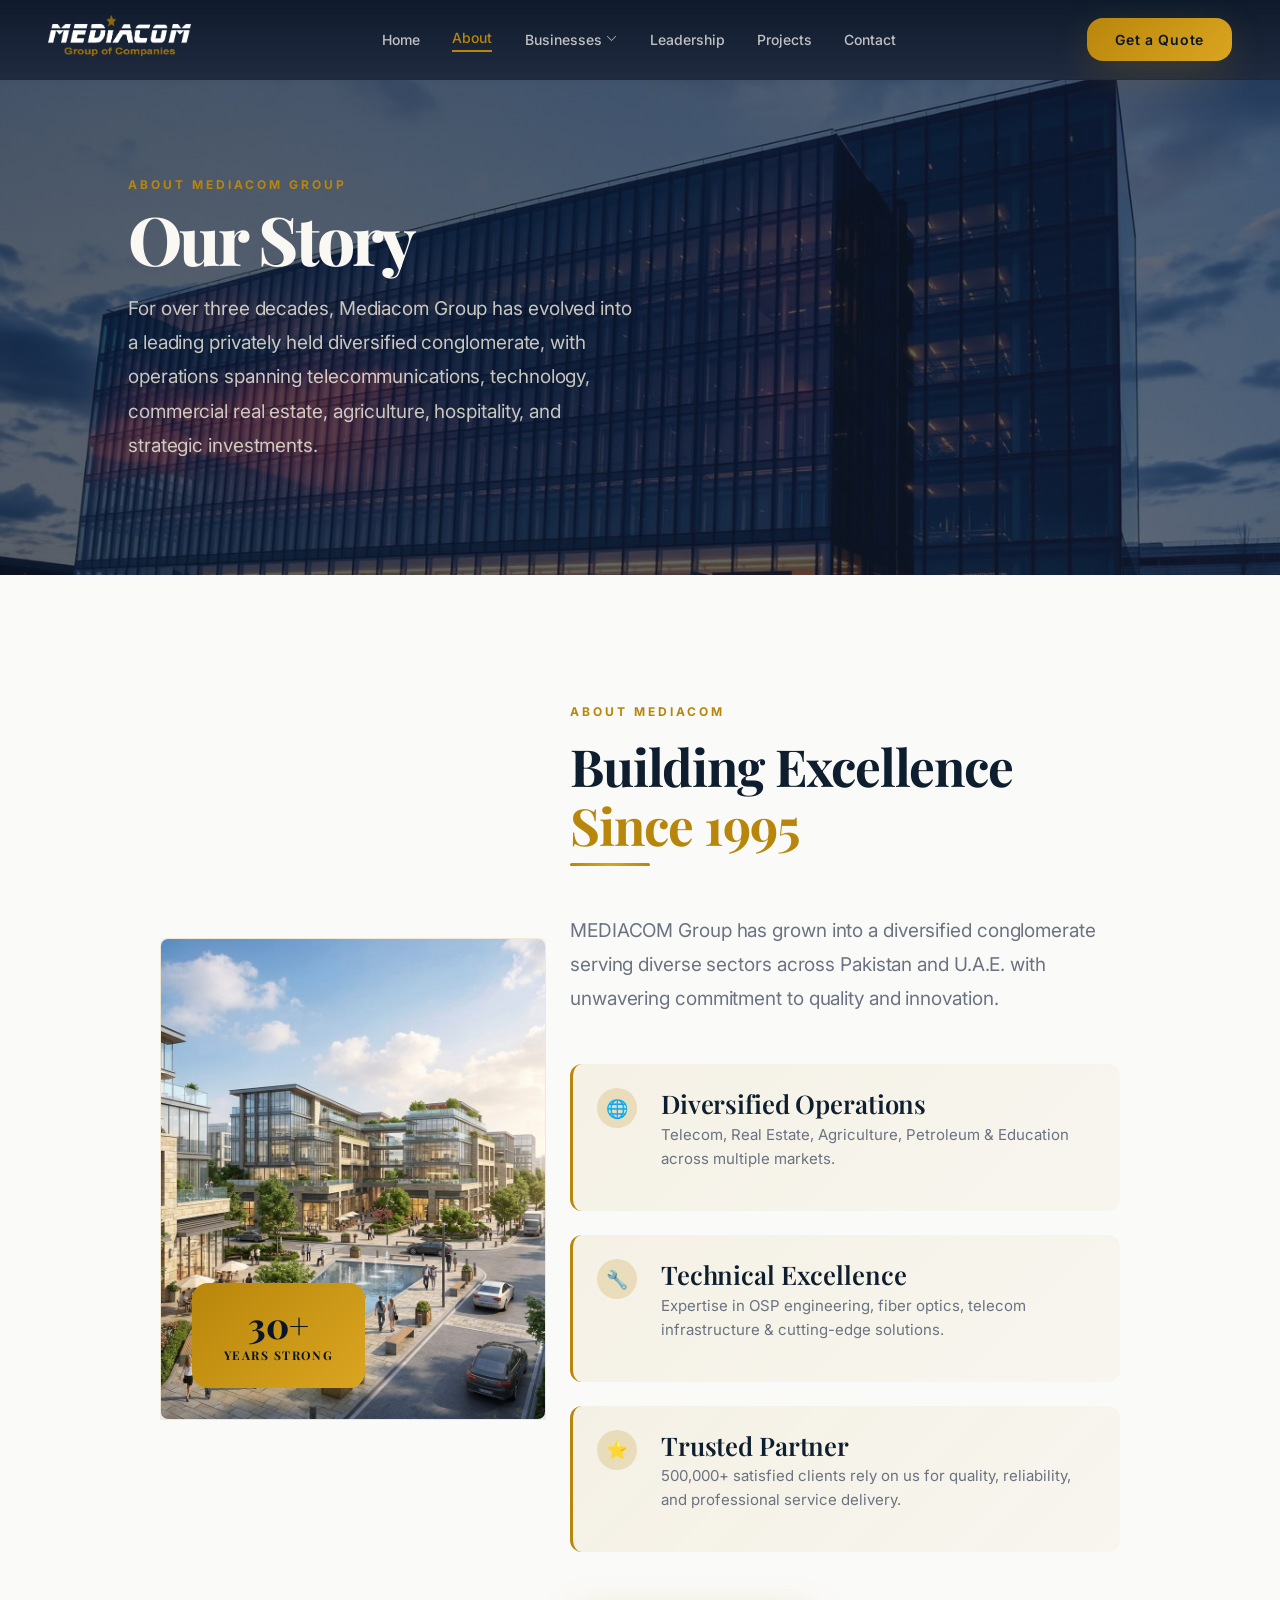
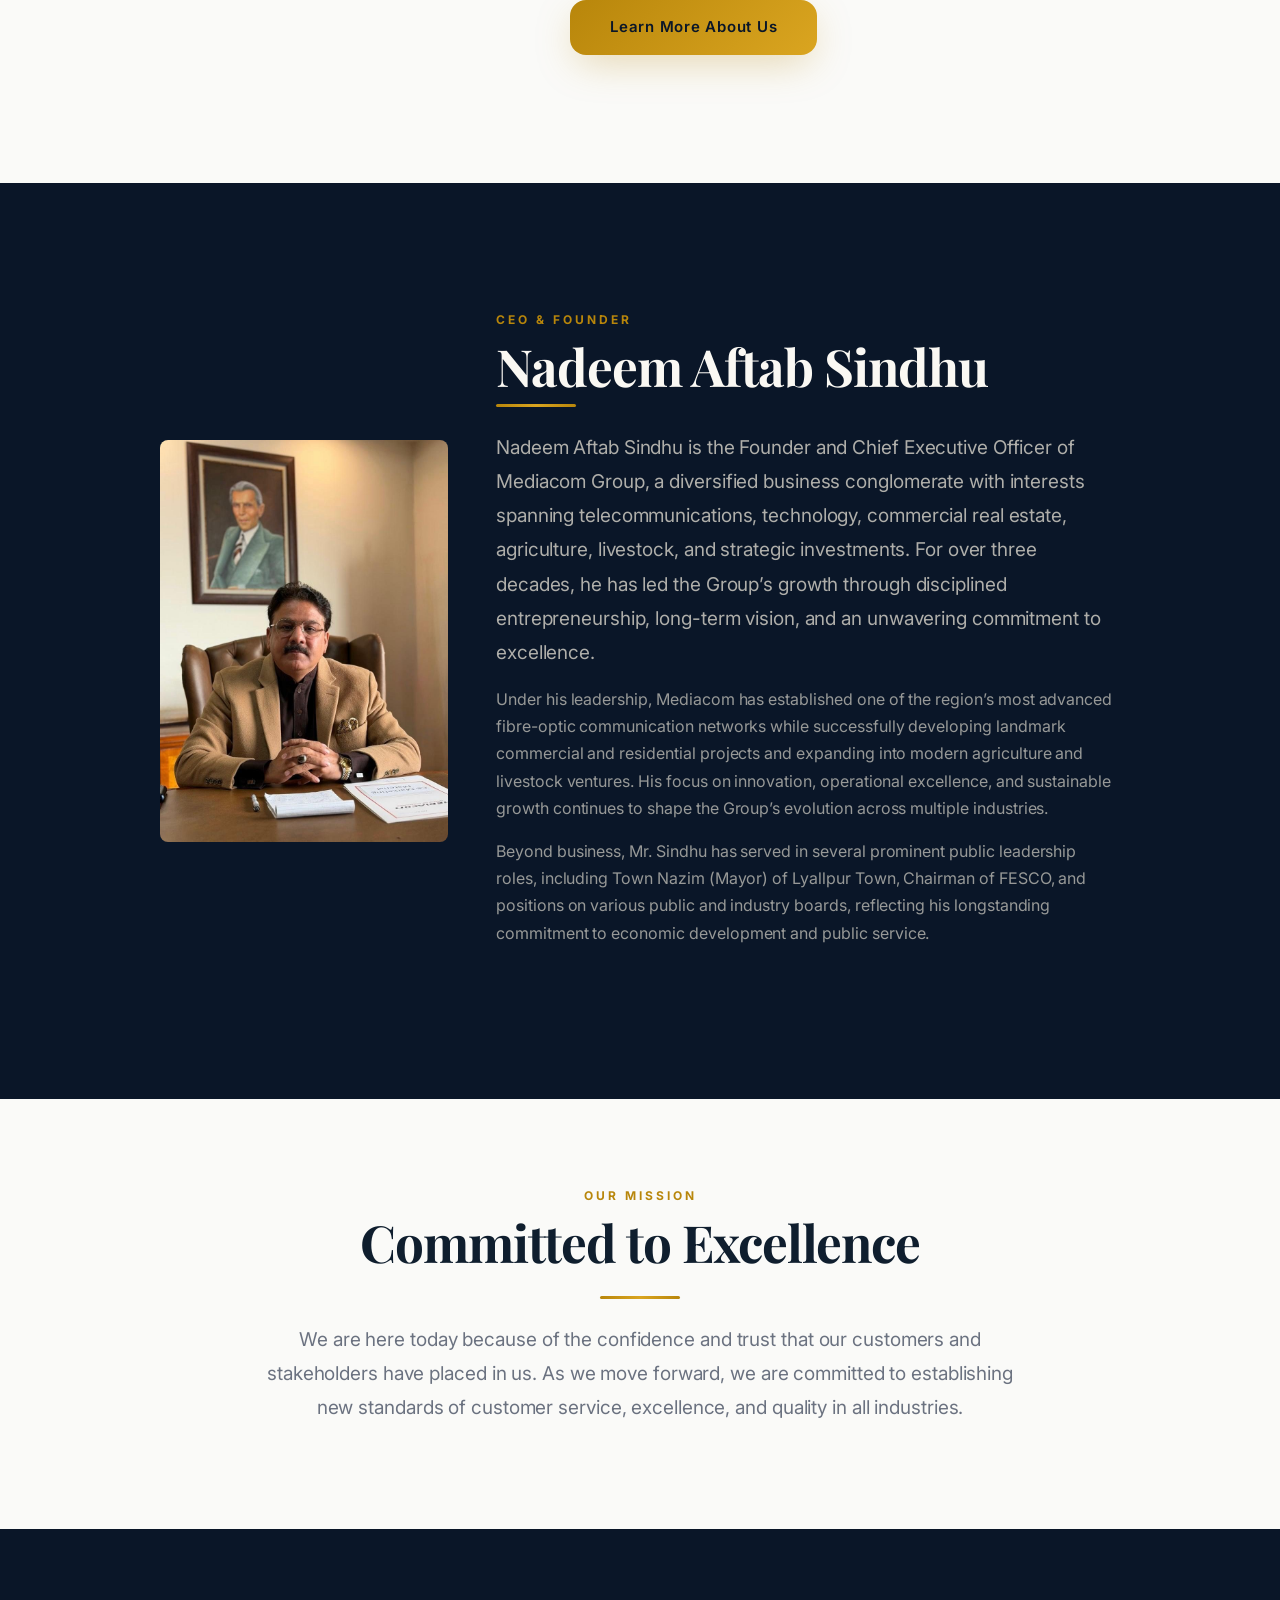
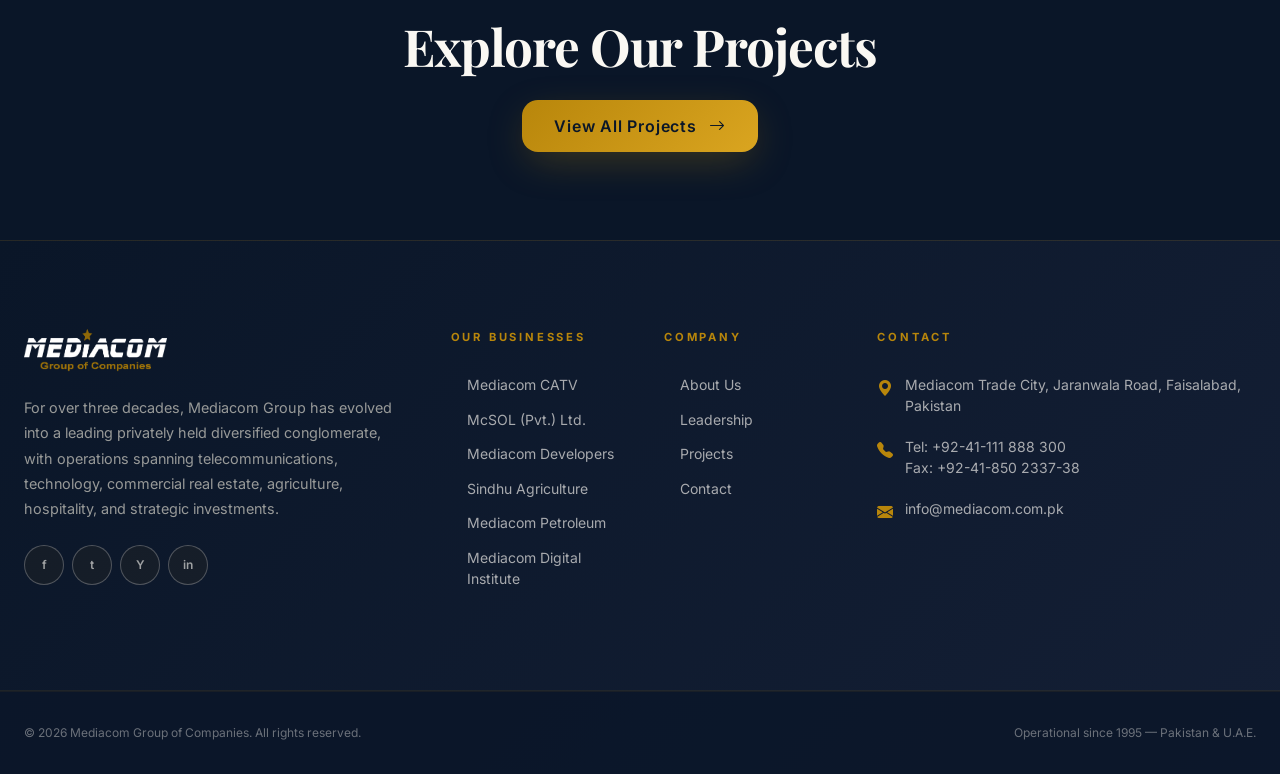
==== commit fdfc5cde: "updates" ====
--- a/about.html
+++ b/about.html
@@ -260,9 +260,7 @@
           <div class="col-lg-4">
             <img src="assets/logo-navbar-clean.png" alt="Mediacom Group" class="brand-logo mb-3"
                />
-            <p style="font-size:0.9rem; color:rgba(245,240,225,0.6); line-height:1.75; margin-bottom:1.5rem;">Since
-              1995, Mediacom Group has been providing services in several areas of public interest across Pakistan and
-              U.A.E.</p>
+            <p style="font-size:0.9rem; color:rgba(245,240,225,0.6); line-height:1.75; margin-bottom:1.5rem;">For over three decades, Mediacom Group has evolved into a leading privately held diversified conglomerate, with operations spanning telecommunications, technology, commercial real estate, agriculture, hospitality, and strategic investments.</p>
             <div class="d-flex gap-2">
               <a href="#" class="footer-social-btn">f</a>
               <a href="#" class="footer-social-btn">t</a>
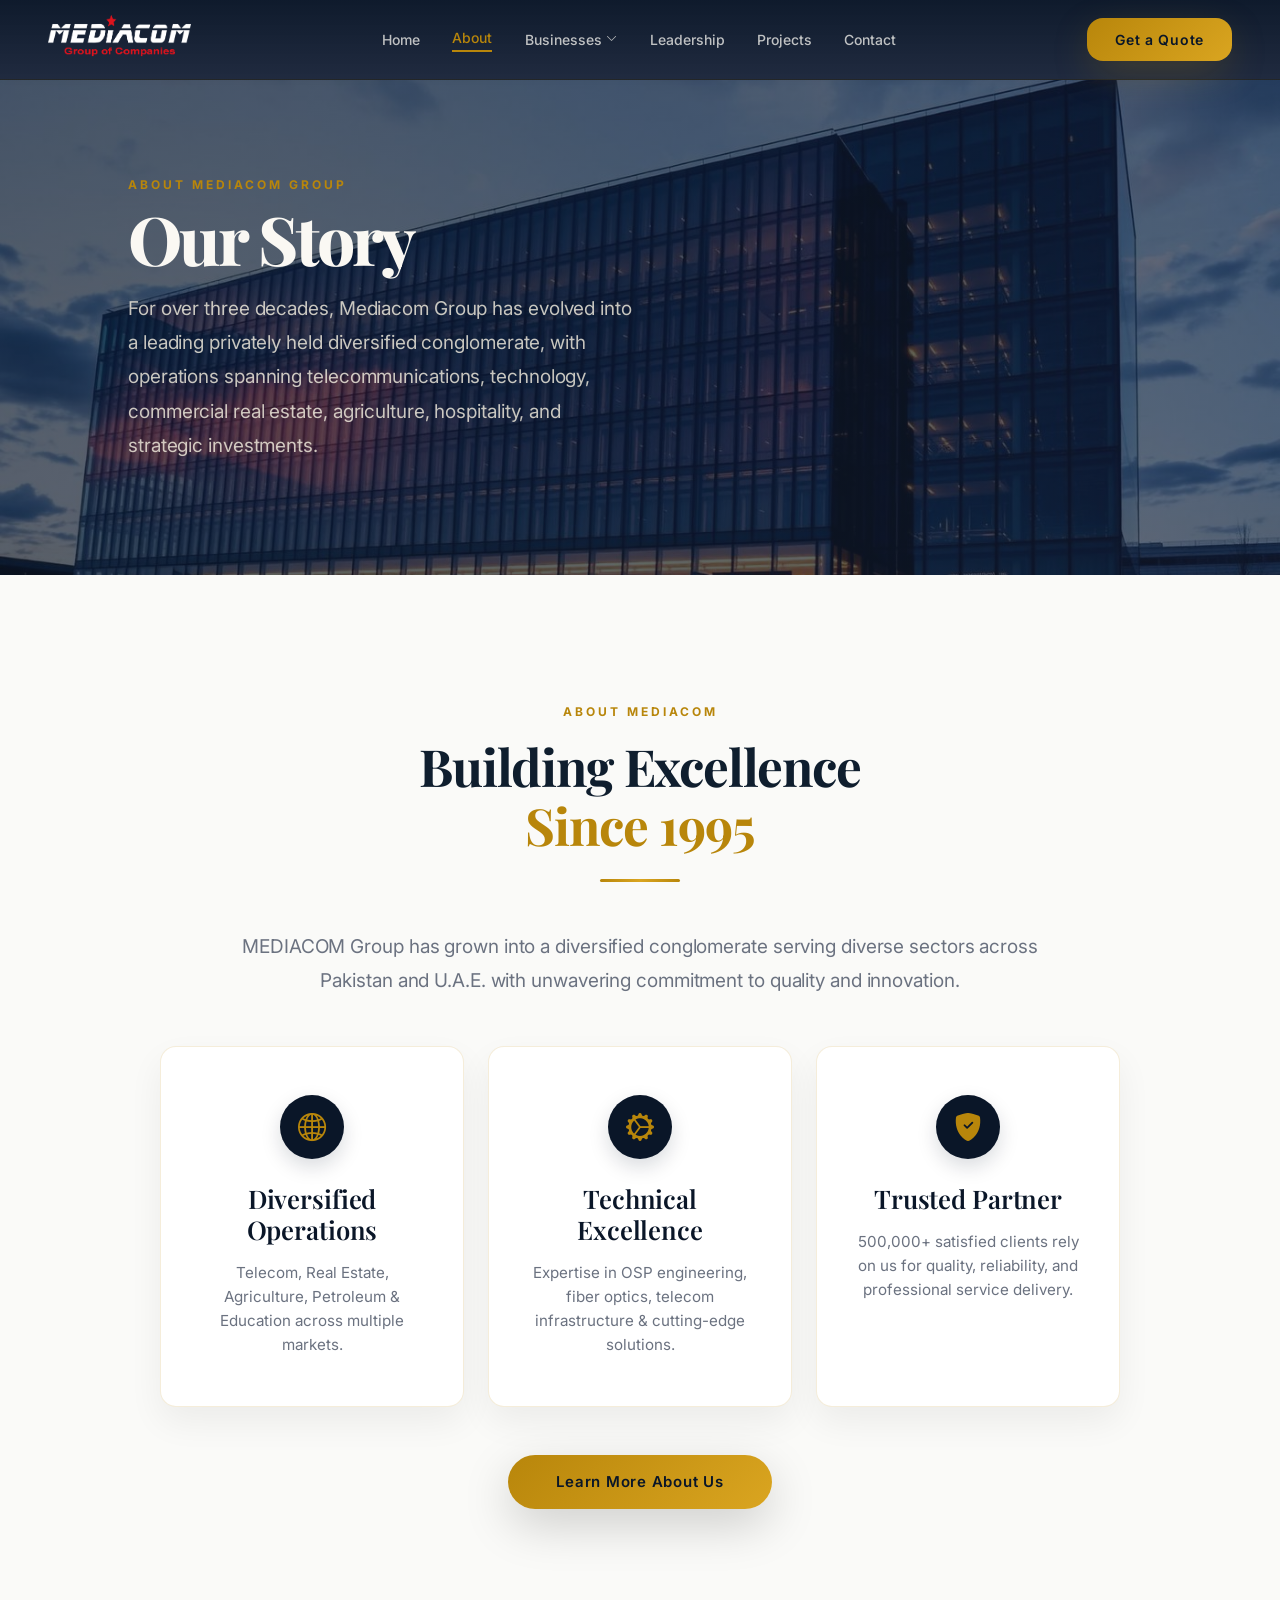
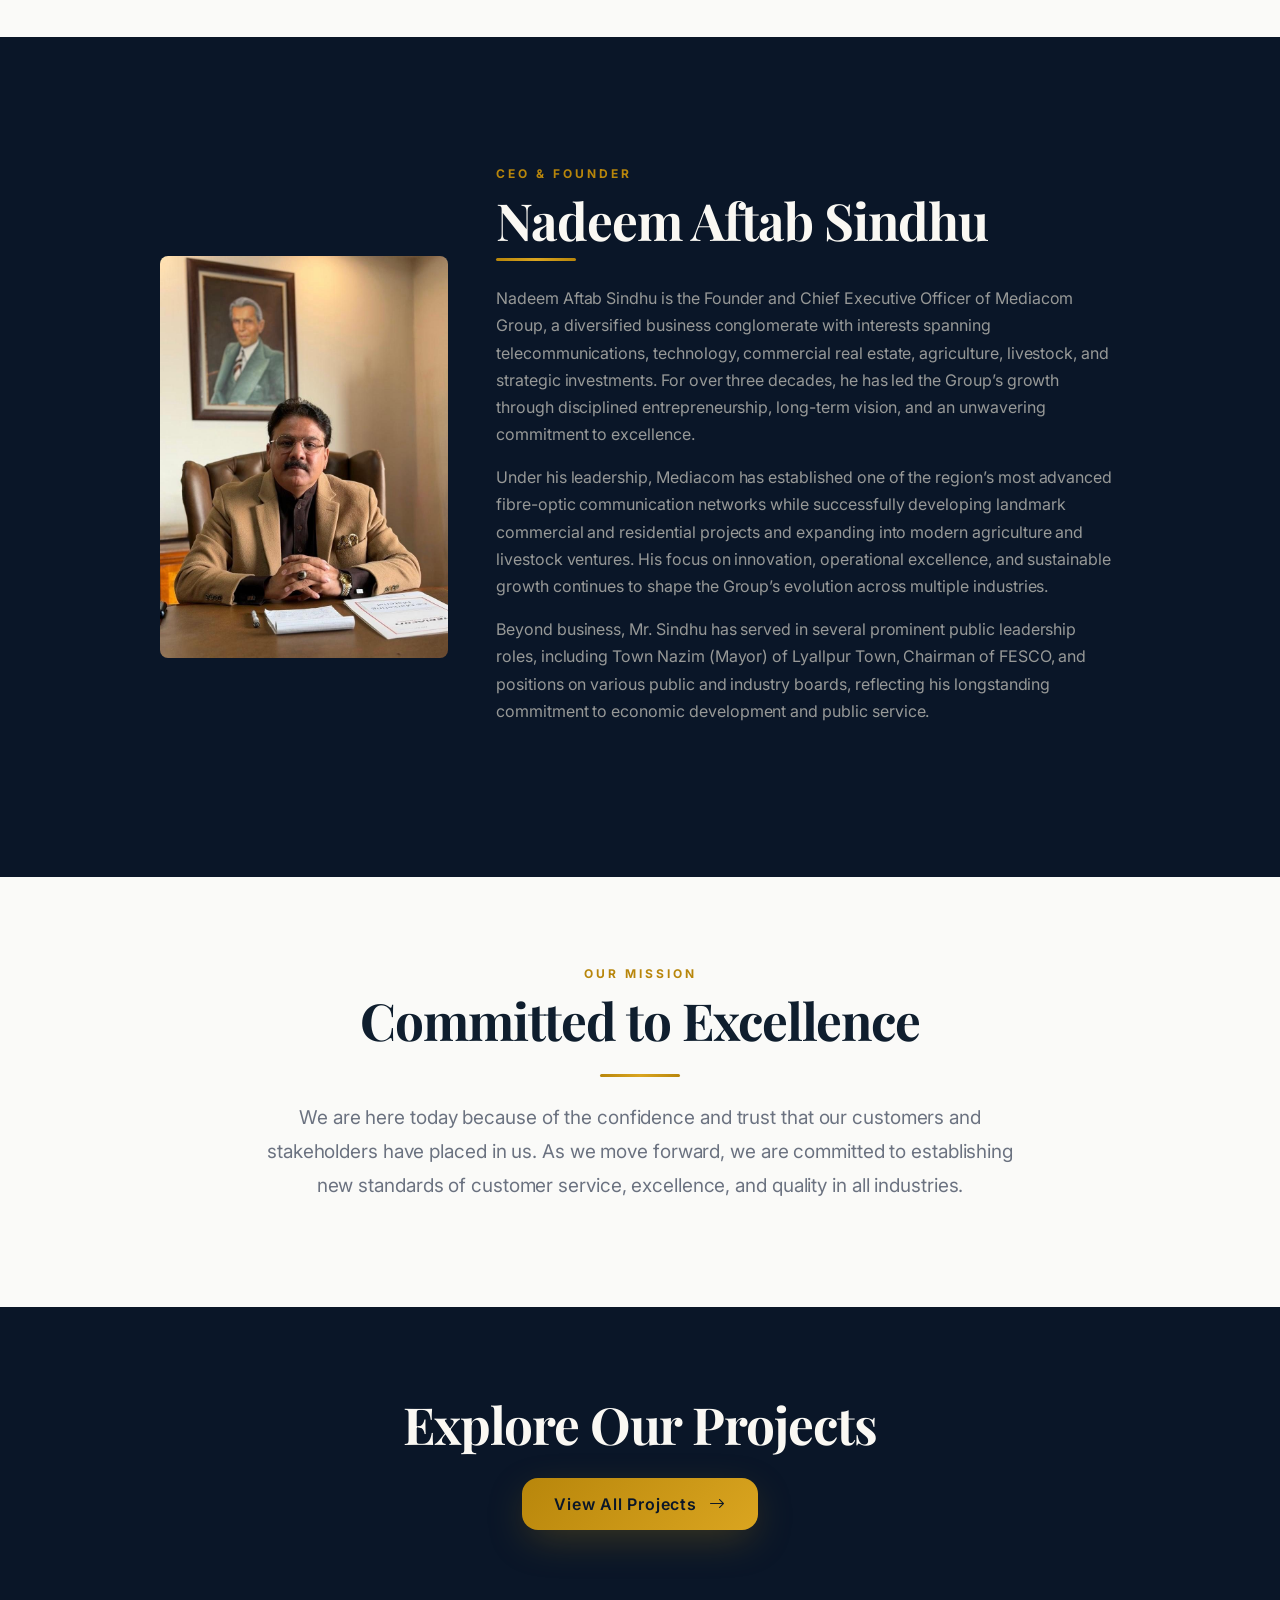
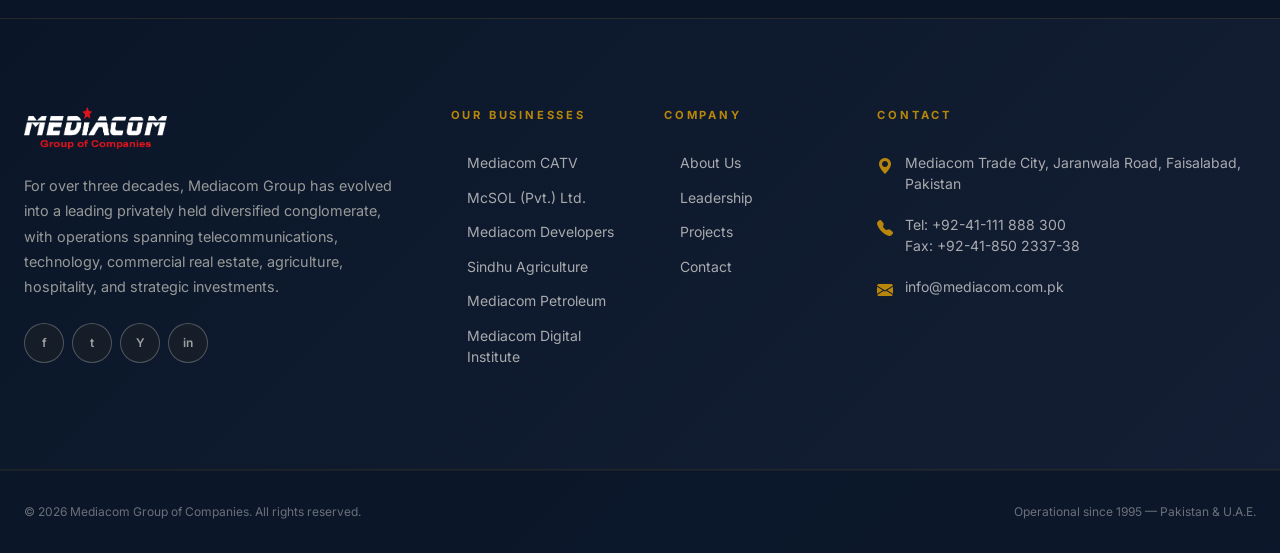
==== commit 64d727df: "new" ====
--- a/about.html
+++ b/about.html
@@ -116,85 +116,55 @@
   <!-- ═══════════════ ABOUT SECTION ═══════════════ -->
   <section class="section-padding-lg" style="background:var(--bg);">
     <div class="container-wide">
-      <div class="row align-items-center g-6">
-        <!-- Image - Left Side (Premium Card) -->
-        <div class="col-lg-5 animate-fade-up">
-          <div style="position: relative; overflow: hidden;">
-            <img src="assets/liberty_market.png" alt="Mediacom Group Headquarters" class="rounded-3 w-100 object-cover"
-              loading="lazy"
-              style="aspect-ratio: 4/5; box-shadow: 0 20px 60px -10px rgba(10, 22, 40, 0.25); border: 1px solid rgba(184, 134, 11, 0.15); transition: all 0.5s cubic-bezier(0.34, 1.56, 0.64, 1);" />
-            <!-- Premium Corner Badge -->
-            <div
-              style="position: absolute; bottom: 2rem; left: 2rem; background: linear-gradient(135deg, #B8860B 0%, #DAA520 100%); color: var(--navy); padding: 1.5rem 2rem; border-radius: 1rem; box-shadow: var(--shadow-gold); font-family: var(--font-display); text-align: center;">
-              <div style="font-size: 2.2rem; font-weight: 800; line-height: 1;">30+</div>
-              <div
-                style="font-size: 0.75rem; font-weight: 700; letter-spacing: 0.12em; text-transform: uppercase; margin-top: 0.25rem;">
-                Years Strong</div>
-            </div>
-          </div>
-        </div>
-
-        <!-- Content - Right Side (Premium Cards) -->
-        <div class="col-lg-7 animate-fade-up">
-          <p class="section-label mb-3">About Mediacom</p>
-          <h2 class="heading-lg mb-2">Building Excellence<br><span class="text-gold">Since 1995</span></h2>
-          <div class="gold-divider-left mb-5"></div>
-
-          <p class="body-lg mb-5" style="color: var(--slate); max-width: 100%;">
-            MEDIACOM Group has grown into a diversified conglomerate serving diverse sectors across Pakistan and U.A.E.
-            with unwavering commitment to quality and innovation.
-          </p>
-
-          <!-- Key Points as Cards -->
-          <div style="display: grid; gap: 1.5rem; margin-bottom: 2rem;">
-            <!-- Point 1 -->
-            <div
-              style="display: flex; gap: 1.5rem; padding: 1.5rem; background: linear-gradient(135deg, rgba(184,134,11,0.08) 0%, rgba(184,134,11,0.04) 100%); border-left: 3px solid var(--gold); border-radius: 0.75rem; transition: all 0.3s ease;">
-              <div style="flex-shrink: 0;">
-                <div
-                  style="width: 2.5rem; height: 2.5rem; border-radius: 50%; background: rgba(184, 134, 11, 0.2); display: flex; align-items: center; justify-content: center; color: var(--gold); font-weight: 700; font-size: 1.125rem;">
-                  🌐</div>
-              </div>
-              <div>
-                <h3 class="heading-sm mb-1">Diversified Operations</h3>
-                <p style="font-size: 0.9375rem; color: var(--slate); line-height: 1.6;">Telecom, Real Estate,
-                  Agriculture, Petroleum & Education across multiple markets.</p>
-              </div>
-            </div>
-
-            <!-- Point 2 -->
-            <div
-              style="display: flex; gap: 1.5rem; padding: 1.5rem; background: linear-gradient(135deg, rgba(184,134,11,0.08) 0%, rgba(184,134,11,0.04) 100%); border-left: 3px solid var(--gold); border-radius: 0.75rem; transition: all 0.3s ease;">
-              <div style="flex-shrink: 0;">
-                <div
-                  style="width: 2.5rem; height: 2.5rem; border-radius: 50%; background: rgba(184, 134, 11, 0.2); display: flex; align-items: center; justify-content: center; color: var(--gold); font-weight: 700; font-size: 1.125rem;">
-                  🔧</div>
-              </div>
-              <div>
-                <h3 class="heading-sm mb-1">Technical Excellence</h3>
-                <p style="font-size: 0.9375rem; color: var(--slate); line-height: 1.6;">Expertise in OSP engineering,
-                  fiber optics, telecom infrastructure & cutting-edge solutions.</p>
-              </div>
-            </div>
-
-            <!-- Point 3 -->
-            <div
-              style="display: flex; gap: 1.5rem; padding: 1.5rem; background: linear-gradient(135deg, rgba(184,134,11,0.08) 0%, rgba(184,134,11,0.04) 100%); border-left: 3px solid var(--gold); border-radius: 0.75rem; transition: all 0.3s ease;">
-              <div style="flex-shrink: 0;">
-                <div
-                  style="width: 2.5rem; height: 2.5rem; border-radius: 50%; background: rgba(184, 134, 11, 0.2); display: flex; align-items: center; justify-content: center; color: var(--gold); font-weight: 700; font-size: 1.125rem;">
-                  ⭐</div>
-              </div>
-              <div>
-                <h3 class="heading-sm mb-1">Trusted Partner</h3>
-                <p style="font-size: 0.9375rem; color: var(--slate); line-height: 1.6;">500,000+ satisfied clients rely
-                  on us for quality, reliability, and professional service delivery.</p>
-              </div>
-            </div>
-          </div>
-
-          <a href="contact.html" class="btn-gold" style="margin-top: 1rem;">Learn More About Us</a>
-        </div>
+      <!-- Premium Centered Content Layout without Image -->
+      <div class="text-center animate-fade-up mx-auto" style="max-width: 800px;">
+        <p class="section-label mb-3 justify-content-center">About Mediacom</p>
+        <h2 class="heading-lg mb-4">Building Excellence <br><span class="text-gold">Since 1995</span></h2>
+        <div class="gold-divider mb-5"></div>
+        <p class="body-lg mb-5" style="color: var(--slate);">
+          MEDIACOM Group has grown into a diversified conglomerate serving diverse sectors across Pakistan and U.A.E.
+          with unwavering commitment to quality and innovation.
+        </p>
+      </div>
+
+      <!-- Key Points in a 3-Column Premium Grid -->
+      <div class="row g-4 animate-fade-up" style="animation-delay: 0.2s;">
+        <!-- Point 1 -->
+        <div class="col-md-4 text-center">
+          <div style="padding: 3rem 2rem; background: #ffffff; border: 1px solid rgba(184, 134, 11, 0.15); border-radius: 1rem; height: 100%; transition: transform 0.4s ease, box-shadow 0.4s ease; box-shadow: 0 15px 35px rgba(0,0,0,0.06);">
+            <div style="width: 4rem; height: 4rem; border-radius: 50%; background: var(--navy); display: flex; align-items: center; justify-content: center; color: var(--gold); font-size: 1.75rem; margin: 0 auto 1.5rem auto; box-shadow: 0 8px 20px rgba(10, 22, 40, 0.15);">
+              <i class="bi bi-globe2"></i>
+            </div>
+            <h3 class="heading-sm mb-3" style="color: var(--navy);">Diversified Operations</h3>
+            <p style="font-size: 0.95rem; color: var(--slate); line-height: 1.6; margin-bottom: 0;">Telecom, Real Estate, Agriculture, Petroleum &amp; Education across multiple markets.</p>
+          </div>
+        </div>
+
+        <!-- Point 2 -->
+        <div class="col-md-4 text-center">
+          <div style="padding: 3rem 2rem; background: #ffffff; border: 1px solid rgba(184, 134, 11, 0.15); border-radius: 1rem; height: 100%; transition: transform 0.4s ease, box-shadow 0.4s ease; box-shadow: 0 15px 35px rgba(0,0,0,0.06);">
+            <div style="width: 4rem; height: 4rem; border-radius: 50%; background: var(--navy); display: flex; align-items: center; justify-content: center; color: var(--gold); font-size: 1.75rem; margin: 0 auto 1.5rem auto; box-shadow: 0 8px 20px rgba(10, 22, 40, 0.15);">
+              <i class="bi bi-gear-wide-connected"></i>
+            </div>
+            <h3 class="heading-sm mb-3" style="color: var(--navy);">Technical Excellence</h3>
+            <p style="font-size: 0.95rem; color: var(--slate); line-height: 1.6; margin-bottom: 0;">Expertise in OSP engineering, fiber optics, telecom infrastructure &amp; cutting-edge solutions.</p>
+          </div>
+        </div>
+
+        <!-- Point 3 -->
+        <div class="col-md-4 text-center">
+          <div style="padding: 3rem 2rem; background: #ffffff; border: 1px solid rgba(184, 134, 11, 0.15); border-radius: 1rem; height: 100%; transition: transform 0.4s ease, box-shadow 0.4s ease; box-shadow: 0 15px 35px rgba(0,0,0,0.06);">
+            <div style="width: 4rem; height: 4rem; border-radius: 50%; background: var(--navy); display: flex; align-items: center; justify-content: center; color: var(--gold); font-size: 1.75rem; margin: 0 auto 1.5rem auto; box-shadow: 0 8px 20px rgba(10, 22, 40, 0.15);">
+              <i class="bi bi-shield-fill-check"></i>
+            </div>
+            <h3 class="heading-sm mb-3" style="color: var(--navy);">Trusted Partner</h3>
+            <p style="font-size: 0.95rem; color: var(--slate); line-height: 1.6; margin-bottom: 0;">500,000+ satisfied clients rely on us for quality, reliability, and professional service delivery.</p>
+          </div>
+        </div>
+      </div>
+
+      <div class="text-center mt-5 animate-fade-up" style="animation-delay: 0.3s;">
+        <a href="contact.html" class="btn-gold px-5 py-3 rounded-pill shadow-lg">Learn More About Us</a>
       </div>
     </div>
   </section>
@@ -211,9 +181,9 @@
           <p class="section-label mb-2">CEO &amp; Founder</p>
           <h2 class="heading-lg text-cream mb-2">Nadeem Aftab Sindhu</h2>
           <div class="gold-divider-left mb-4"></div>
-          <p class="body-lg mb-3" style="color:rgba(245,240,225,0.7);">
+          <p class="body-md mb-3" style="color:rgba(245,240,225,0.6);">
             Nadeem Aftab Sindhu is the Founder and Chief Executive Officer of Mediacom Group, a diversified business conglomerate with interests spanning telecommunications, technology, commercial real estate, agriculture, livestock, and strategic investments. For over three decades, he has led the Group’s growth through disciplined entrepreneurship, long-term vision, and an unwavering commitment to excellence.
-          </p>
+          </p> 
           <p class="body-md mb-3" style="color:rgba(245,240,225,0.6);">
             Under his leadership, Mediacom has established one of the region’s most advanced fibre-optic communication networks while successfully developing landmark commercial and residential projects and expanding into modern agriculture and livestock ventures. His focus on innovation, operational excellence, and sustainable growth continues to shape the Group’s evolution across multiple industries.
           </p>
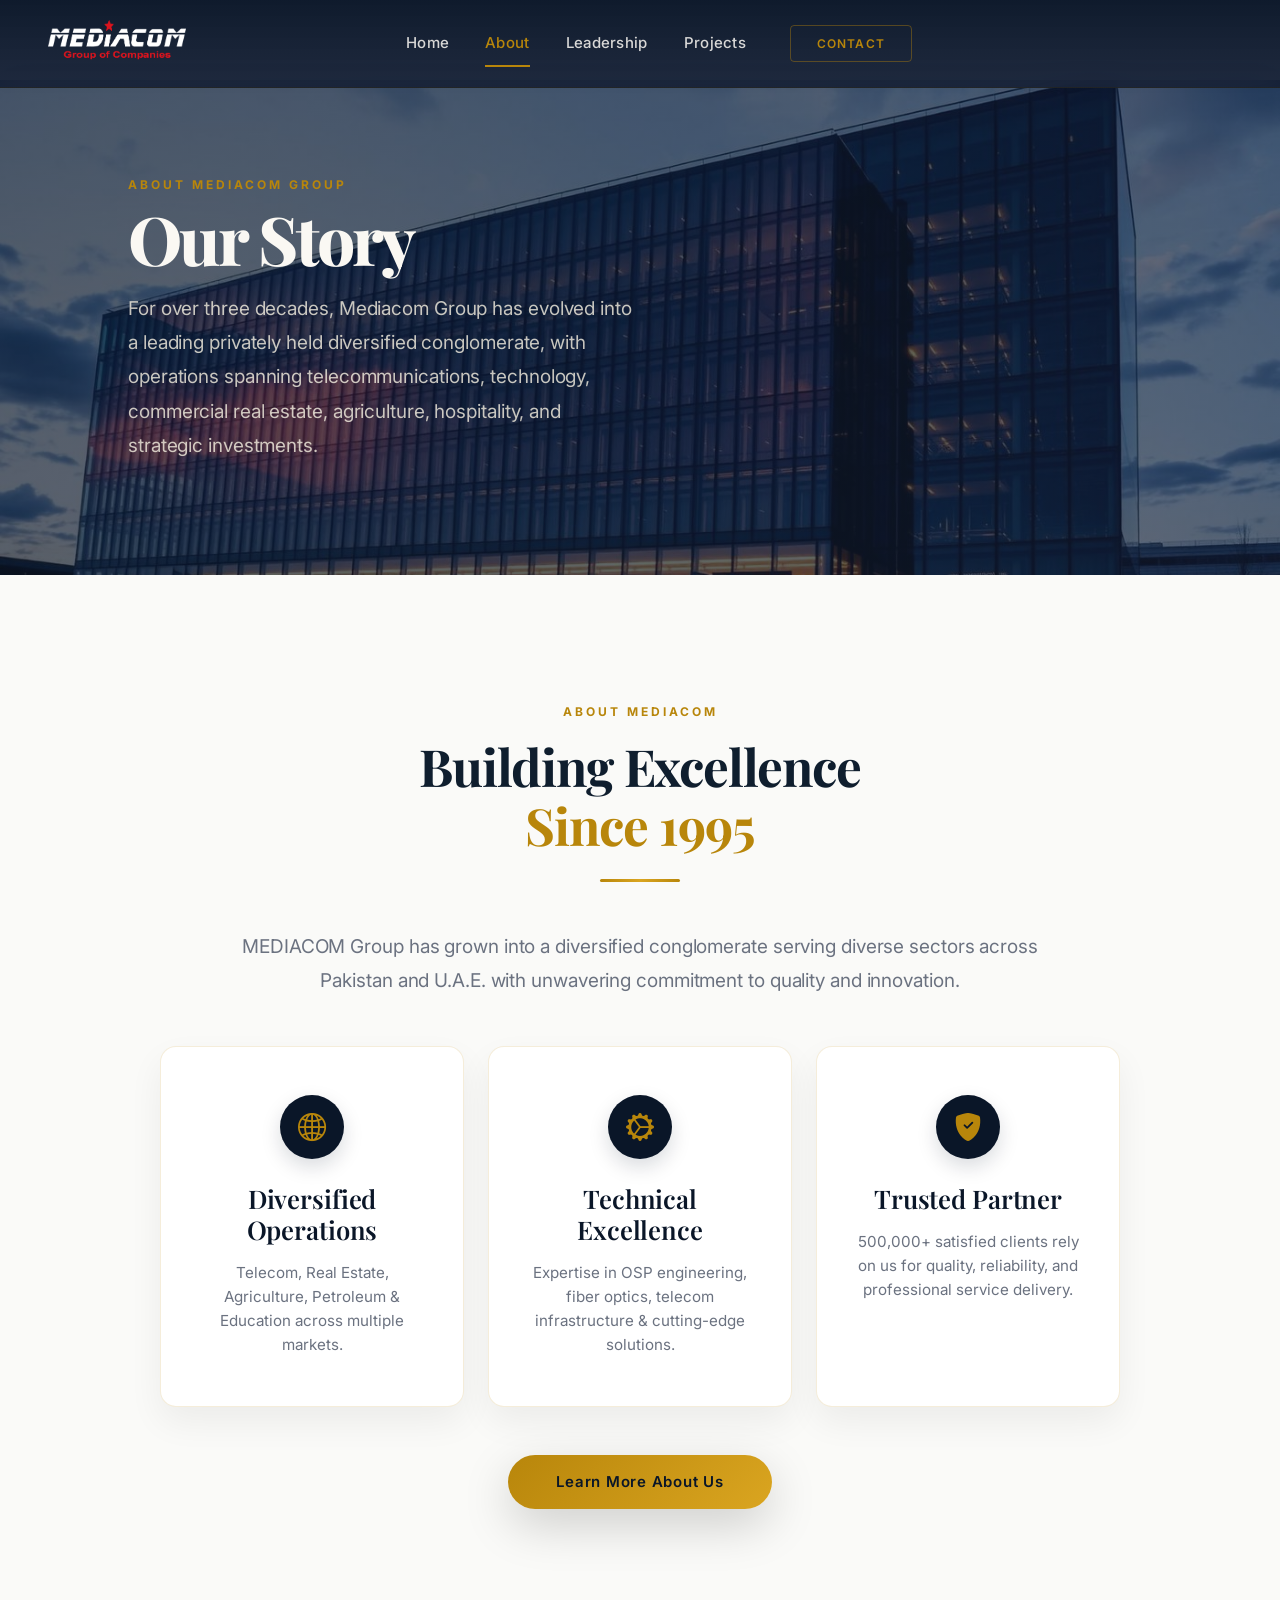
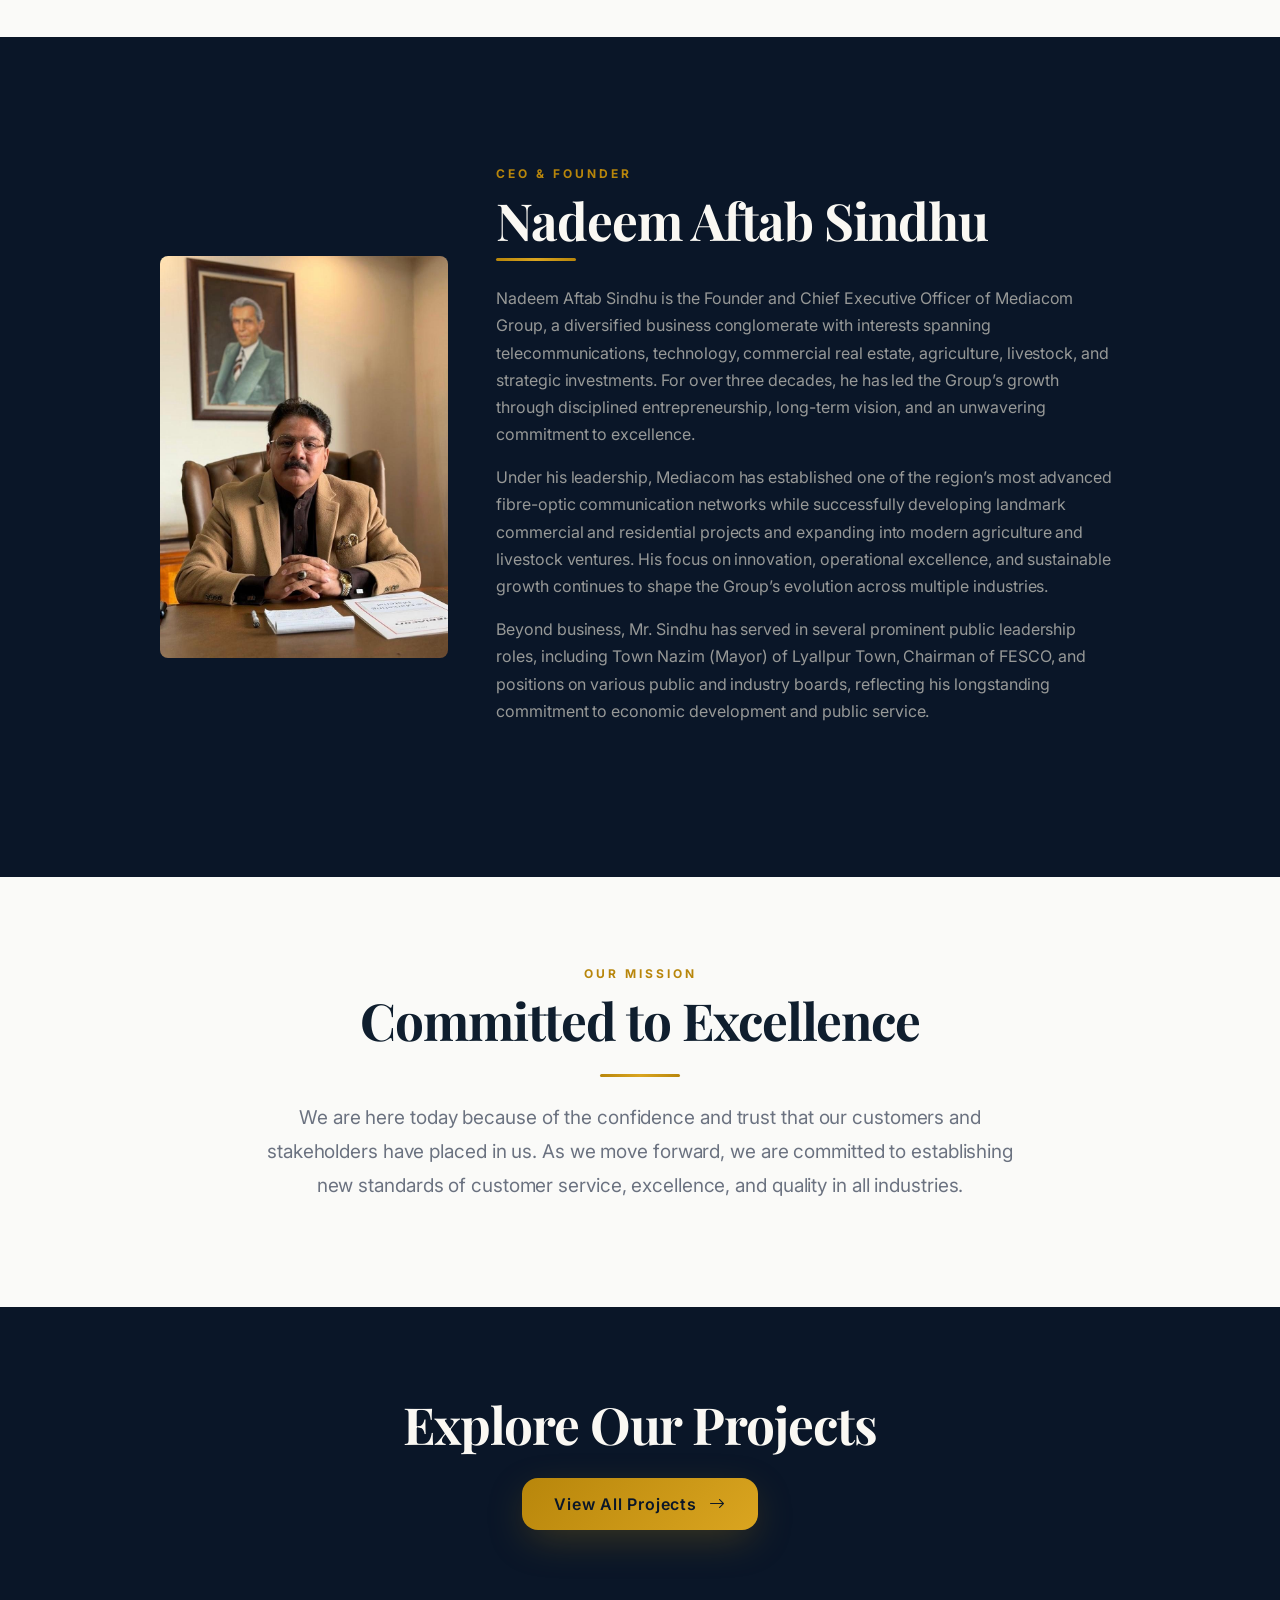
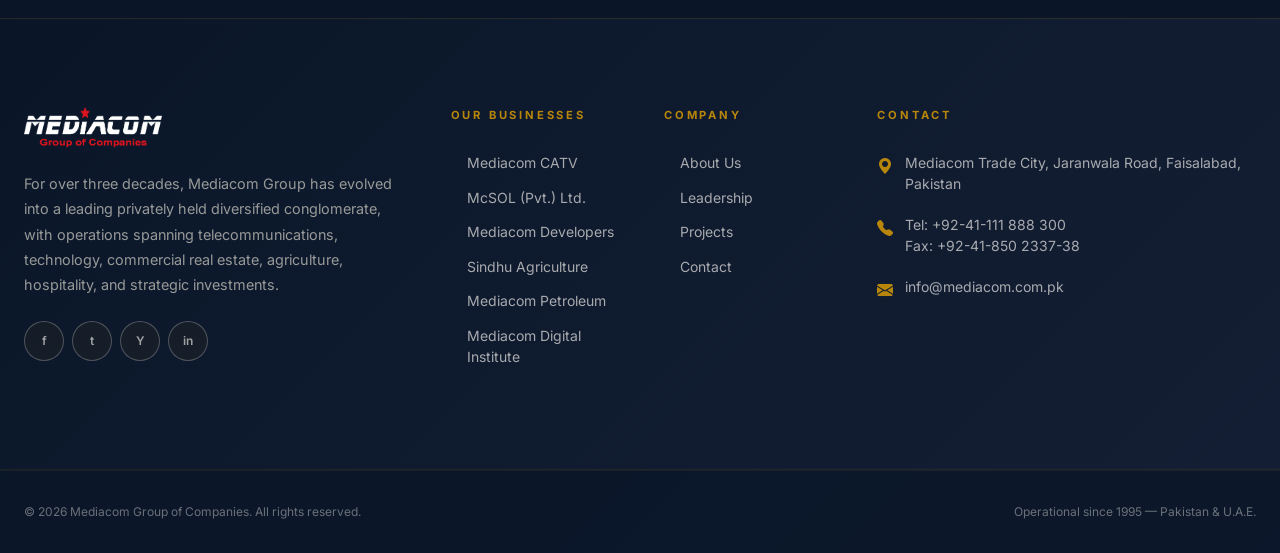
==== commit 90f5dd04: "new" ====
--- a/about.html
+++ b/about.html
@@ -21,57 +21,14 @@
       <a class="d-flex align-items-center gap-2 text-decoration-none" href="index.html">
         <img src="assets/logo-navbar-clean.png" alt="Mediacom Group" class="brand-logo" />
       </a>
-      <div class="d-none d-lg-flex align-items-center gap-4">
+      <div class="d-none d-lg-flex align-items-center" style="gap: 2.25rem;">
         <a class="nav-link-mc" href="index.html">Home</a>
         <a class="nav-link-mc" href="about.html">About</a>
-        <div class="dropdown">
-          <button class="nav-link-mc btn btn-link p-0 d-flex align-items-center gap-1 active" data-bs-toggle="dropdown"
-            style="text-decoration:none; box-shadow:none;">
-            Businesses <i class="bi bi-chevron-down" style="font-size:0.7rem;"></i>
-          </button>
-          <div class="dropdown-menu p-4"
-            style="min-width:500px; background:var(--navy-light); border:1px solid rgba(196,157,77,0.12); border-radius:8px;">
-            <div class="row g-2">
-              <div class="col-6"><a href="telecom.html" class="dropdown-item rounded-2 dropdown-item-mc">
-                  <div class="item-name">Mediacom CATV</div>
-                  <div class="item-desc">Cable TV & Fiber Optics</div>
-                </a></div>
-              <div class="col-6"><a href="mscol.html" class="dropdown-item rounded-2 dropdown-item-mc">
-                  <div class="item-name">McSOL (Pvt.) Ltd.</div>
-                  <div class="item-desc">FTTH Internet & TV</div>
-                </a></div>
-              <div class="col-6"><a href="real-estate.html" class="dropdown-item rounded-2 dropdown-item-mc">
-                  <div class="item-name">Mediacom Developers</div>
-                  <div class="item-desc">Real Estate & Construction</div>
-                </a></div>
-              <div class="col-6"><a href="real-estate.html" class="dropdown-item rounded-2 dropdown-item-mc">
-                  <div class="item-name">Mediacom Trade City</div>
-                  <div class="item-desc">Commercial & Retail</div>
-                </a></div>
-              <div class="col-6"><a href="c8-central.html" class="dropdown-item rounded-2 dropdown-item-mc"><div class="item-name">C8 Central</div>
-                  <div class="item-desc">Luxury Apartments</div>
-                </a></div>
-              <div class="col-6"><a href="agriculture.html" class="dropdown-item rounded-2 dropdown-item-mc">
-                  <div class="item-name">Sindhu Agriculture Farms</div>
-                  <div class="item-desc">Agriculture & Dairy</div>
-                </a></div>
-              <div class="col-6"><a href="petroleum.html" class="dropdown-item rounded-2 dropdown-item-mc">
-                  <div class="item-name">Mediacom Petroleum</div>
-                  <div class="item-desc">Fuel & Energy</div>
-                </a></div>
-              <div class="col-6"><a href="digital-institute.html" class="dropdown-item rounded-2 dropdown-item-mc">
-                  <div class="item-name">Mediacom Digital Institute</div>
-                  <div class="item-desc">IT Education & Digital Skills</div>
-                </a></div>
-            </div>
-          </div>
-        </div>
         <a class="nav-link-mc" href="leadership.html">Leadership</a>
         <a class="nav-link-mc" href="projects.html">Projects</a>
-        <a class="nav-link-mc" href="contact.html">Contact</a>
-      </div>
-      <div class="d-flex align-items-center gap-3">
-        <a href="contact.html" class="btn-quote d-none d-lg-block">Get a Quote</a>
+        <a class="btn-nav-premium" href="contact.html">Contact</a>
+      </div>
+      <div class="d-flex align-items-center justify-content-end" style="width: 100px;">
         <button class="navbar-toggler d-lg-none" type="button" data-bs-toggle="collapse" data-bs-target="#mobileMenu">
           <span class="navbar-toggler-icon"></span>
         </button>
@@ -80,21 +37,9 @@
         style="position:absolute; top:80px; left:0; right:0; background:var(--navy); border-top:1px solid rgba(196,157,77,0.1); padding:1.5rem;">
         <a class="footer-link d-block mb-3" href="index.html">Home</a>
         <a class="footer-link d-block mb-3" href="about.html">About</a>
-        <div class="mb-2 mt-2"
-          style="font-size:0.75rem; font-weight:600; color:var(--gold); text-transform:uppercase; letter-spacing:0.15em;">
-          Businesses</div>
-        <a class="footer-link d-block ps-3 mb-2" href="telecom.html">Mediacom CATV</a>
-        <a class="footer-link d-block ps-3 mb-2" href="mscol.html">McSOL (Pvt.) Ltd.</a>
-        <a class="footer-link d-block ps-3 mb-2" href="real-estate.html">Mediacom Developers</a>
-        <a class="footer-link d-block ps-3 mb-2" href="real-estate.html">Mediacom Trade City</a>
-        <a class="footer-link d-block ps-3 mb-2" href="c8-central.html">C8 Central</a>
-        <a class="footer-link d-block ps-3 mb-2" href="agriculture.html">Sindhu Agriculture</a>
-        <a class="footer-link d-block ps-3 mb-2" href="petroleum.html">Mediacom Petroleum</a>
-        <a class="footer-link d-block ps-3 mb-3" href="digital-institute.html">Mediacom Digital Institute</a>
         <a class="footer-link d-block mb-3" href="leadership.html">Leadership</a>
         <a class="footer-link d-block mb-3" href="projects.html">Projects</a>
         <a class="footer-link d-block mb-4" href="contact.html">Contact</a>
-        <a href="contact.html" class="btn-gold d-inline-flex">Get a Quote</a>
       </div>
     </div>
   </nav>
--- a/css/style.css
+++ b/css/style.css
@@ -347,7 +347,7 @@
   backdrop-filter: blur(16px);
   border-bottom: 1px solid rgba(184, 134, 11, 0.12);
 
-  height: 80px;
+  height: 88px;
   transition: background 0.4s cubic-bezier(0.34, 1.56, 0.64, 1), backdrop-filter 0.4s ease, border-color 0.4s ease, box-shadow 0.4s ease;
   box-shadow: var(--shadow-sm);
 }
@@ -371,34 +371,81 @@
 }
 
 .navbar-mc .container {
-  max-width: 1280px;
+  max-width: 1320px;
   height: 100%;
 }
 
 .brand-logo {
-  height: 50px;
+  height: 48px;
   width: auto;
   object-fit: contain;
   transition: transform var(--transition);
 }
 
 .brand-logo:hover {
-  transform: scale(1.05);
+  transform: scale(1.04);
 }
 
 .nav-link-mc {
   font-family: var(--font-body);
-  font-size: 0.875rem;
+  font-size: 0.9375rem;
   font-weight: 500;
-  color: rgba(250, 248, 243, 0.75) !important;
-  transition: color var(--transition);
-  padding: 0.5rem 0.25rem !important;
+  letter-spacing: 0.02em;
+  color: rgba(250, 248, 243, 0.85) !important;
+  transition: color 0.3s ease;
+  padding: 0.5rem 0 !important;
   position: relative;
+}
+
+.nav-link-mc::after {
+  content: '';
+  position: absolute;
+  bottom: -4px;
+  left: 0;
+  width: 100%;
+  height: 1px;
+  background: var(--gold);
+  transform: scaleX(0);
+  transform-origin: right;
+  transition: transform 0.4s cubic-bezier(0.86, 0, 0.07, 1);
+}
+
+.nav-link-mc:hover::after,
+.nav-link-mc.active::after {
+  transform: scaleX(1);
+  transform-origin: left;
 }
 
 .nav-link-mc:hover,
 .nav-link-mc.active {
   color: var(--gold) !important;
+}
+
+.btn-nav-premium {
+  display: inline-flex;
+  align-items: center;
+  padding: 0.55rem 1.6rem !important;
+  font-family: var(--font-body);
+  font-size: 0.75rem;
+  font-weight: 600;
+  letter-spacing: 0.1em;
+  text-transform: uppercase;
+  color: var(--gold) !important;
+  border: 1px solid rgba(184, 134, 11, 0.4);
+  border-radius: 4px;
+  transition: all 0.3s ease;
+  margin-left: 0.5rem;
+}
+
+.btn-nav-premium::after {
+  display: none !important;
+}
+
+.btn-nav-premium:hover {
+  background: rgba(184, 134, 11, 0.08);
+  border-color: var(--gold);
+  transform: translateY(-1px);
+  box-shadow: 0 4px 12px rgba(184, 134, 11, 0.15);
 }
 
 .navbar-mc .dropdown-menu {
@@ -1462,6 +1509,168 @@
   justify-content: space-between;
 }
 
+/* ── PREMIIUM FAQ ACCORDION ── */
+.accordion-mc {
+  --bs-accordion-bg: transparent;
+  --bs-accordion-border-width: 0;
+  display: flex;
+  flex-direction: column;
+  gap: 1rem;
+}
+
+.accordion-mc .accordion-item {
+  background: var(--card-bg);
+  border: 1px solid var(--border);
+  border-radius: var(--radius-lg) !important;
+  box-shadow: var(--shadow-sm);
+  overflow: hidden;
+  transition: all var(--transition);
+}
+
+.accordion-mc .accordion-item:hover {
+  border-color: rgba(184, 134, 11, 0.3);
+  box-shadow: var(--shadow-card);
+  transform: translateY(-2px);
+}
+
+.accordion-mc .accordion-button {
+  font-family: var(--font-body);
+  font-weight: 600;
+  font-size: 1.05rem;
+  color: var(--navy);
+  padding: 1.5rem 1.75rem;
+  background: transparent;
+  box-shadow: none !important;
+  transition: all var(--transition);
+}
+
+.accordion-mc .accordion-button:not(.collapsed) {
+  background: rgba(184, 134, 11, 0.03);
+  color: var(--gold);
+}
+
+.accordion-mc .accordion-button::after {
+  transition: transform 0.4s cubic-bezier(0.34, 1.56, 0.64, 1);
+  background-image: url("data:image/svg+xml,%3csvg xmlns='http://www.w3.org/2000/svg' viewBox='0 0 16 16' fill='%230A1628'%3e%3cpath fill-rule='evenodd' d='M1.646 4.646a.5.5 0 0 1 .708 0L8 10.293l5.646-5.647a.5.5 0 0 1 .708.708l-6 6a.5.5 0 0 1-.708 0l-6-6a.5.5 0 0 1 0-.708z'/%3e%3c/svg%3e");
+}
+
+.accordion-mc .accordion-button:not(.collapsed)::after {
+  background-image: url("data:image/svg+xml,%3csvg xmlns='http://www.w3.org/2000/svg' viewBox='0 0 16 16' fill='%23B8860B'%3e%3cpath fill-rule='evenodd' d='M1.646 4.646a.5.5 0 0 1 .708 0L8 10.293l5.646-5.647a.5.5 0 0 1 .708.708l-6 6a.5.5 0 0 1-.708 0l-6-6a.5.5 0 0 1 0-.708z'/%3e%3c/svg%3e");
+}
+
+.accordion-mc .accordion-body {
+  padding: 0 1.75rem 1.75rem 1.75rem;
+  color: var(--slate);
+  font-size: 0.95rem;
+  line-height: 1.8;
+  border-top: none;
+}
+
+/* ── INFINITE SCROLLING MARQUEE ── */
+/* Full-bleed breakout: pulls the row out of .container-wide's 1280px cap
+   and stretches it edge-to-edge, no matter how deep it's nested.
+   body already has overflow-x:hidden (line ~65) so this can't cause
+   a horizontal scrollbar. */
+.marquee-container {
+  overflow: hidden;
+  position: relative;
+  width: 100vw;
+  left: 50%;
+  right: 50%;
+  margin-left: -50vw;
+  margin-right: -50vw;
+  -webkit-mask-image: linear-gradient(90deg, transparent, #000 8%, #000 92%, transparent);
+  mask-image: linear-gradient(90deg, transparent, #000 8%, #000 92%, transparent);
+}
+
+.marquee-track {
+  display: flex;
+  gap: 1rem;
+  width: max-content;
+  animation: scroll-left 45s linear infinite;
+  padding: 1rem 0;
+}
+
+.marquee-container:hover .marquee-track {
+  animation-play-state: paused;
+}
+
+@keyframes scroll-left {
+  from { transform: translateX(0); }
+  to   { transform: translateX(-50%); }
+}
+
+@keyframes scroll-right {
+  from { transform: translateX(-50%); }
+  to   { transform: translateX(0); }
+}
+
+[data-direction="right"] .marquee-track {
+  animation-name: scroll-right;
+}
+
+@media (prefers-reduced-motion: reduce) {
+  .marquee-track { animation: none; }
+  .marquee-container { overflow-x: auto; }
+}
+
+.channel-card {
+  width: 150px;
+  height: 90px;
+  border-radius: 0.6rem;
+  overflow: hidden;
+  display: flex;
+  align-items: center;
+  justify-content: center;
+  box-shadow: 0 8px 16px rgba(0,0,0,0.25);
+  transition: transform 0.3s ease, box-shadow 0.3s ease;
+  flex-shrink: 0;
+  border: 1px solid rgba(255,255,255,0.05);
+}
+
+.channel-card:hover {
+  transform: scale(1.05) translateY(-4px);
+  box-shadow: 0 15px 30px rgba(184, 134, 11, 0.2);
+  border-color: rgba(184, 134, 11, 0.3);
+}
+
+/* Real logo photo, cropped to fill the whole tile — used when the source
+   image already has its own full-bleed brand background (wide logos). */
+.channel-card__logo--cover {
+  width: 100%;
+  height: 100%;
+  object-fit: cover;
+}
+
+/* Real logo photo, shown in full with no cropping — used for square/portrait
+   logos so text or icon elements never get cut off. The card's own solid
+   background (sampled from the logo's edge color) shows around it. */
+.channel-card__logo--contain {
+  max-width: 78%;
+  max-height: 74%;
+  object-fit: contain;
+}
+
+/* Icon + wordmark fallback — shown automatically only if a logo file is
+   ever missing/renamed (onerror swap in the render function), so a card
+   never breaks even if a filename changes later. */
+.channel-card__fallback {
+  display: none;
+  flex-direction: column;
+  align-items: center;
+  justify-content: center;
+  gap: 0.35rem;
+  font-weight: 800;
+  font-size: 0.8rem;
+  text-align: center;
+  padding: 0.6rem;
+}
+
+.channel-card__fallback i {
+  font-size: 1.4rem;
+  opacity: 0.9;
+}
+
 .petroleum-visual-note span,
 .petroleum-metrics span {
   display: block;
